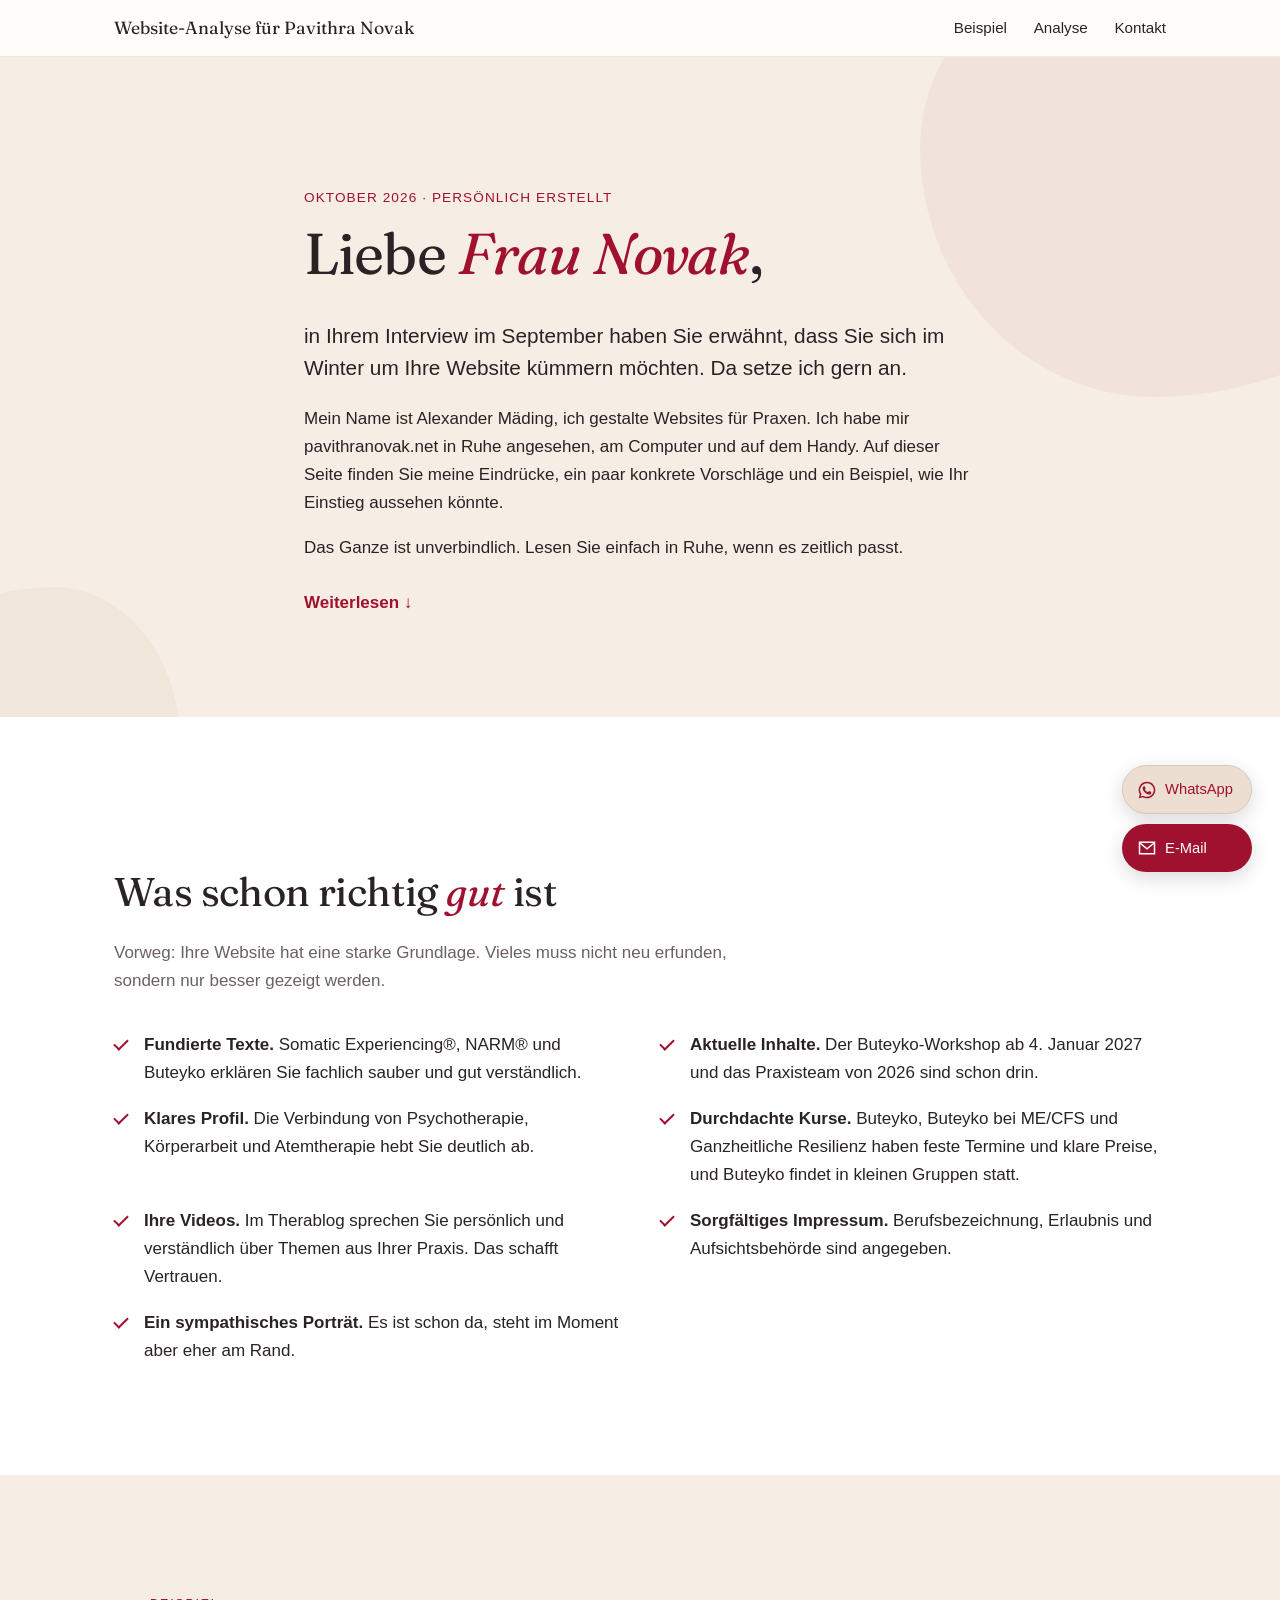
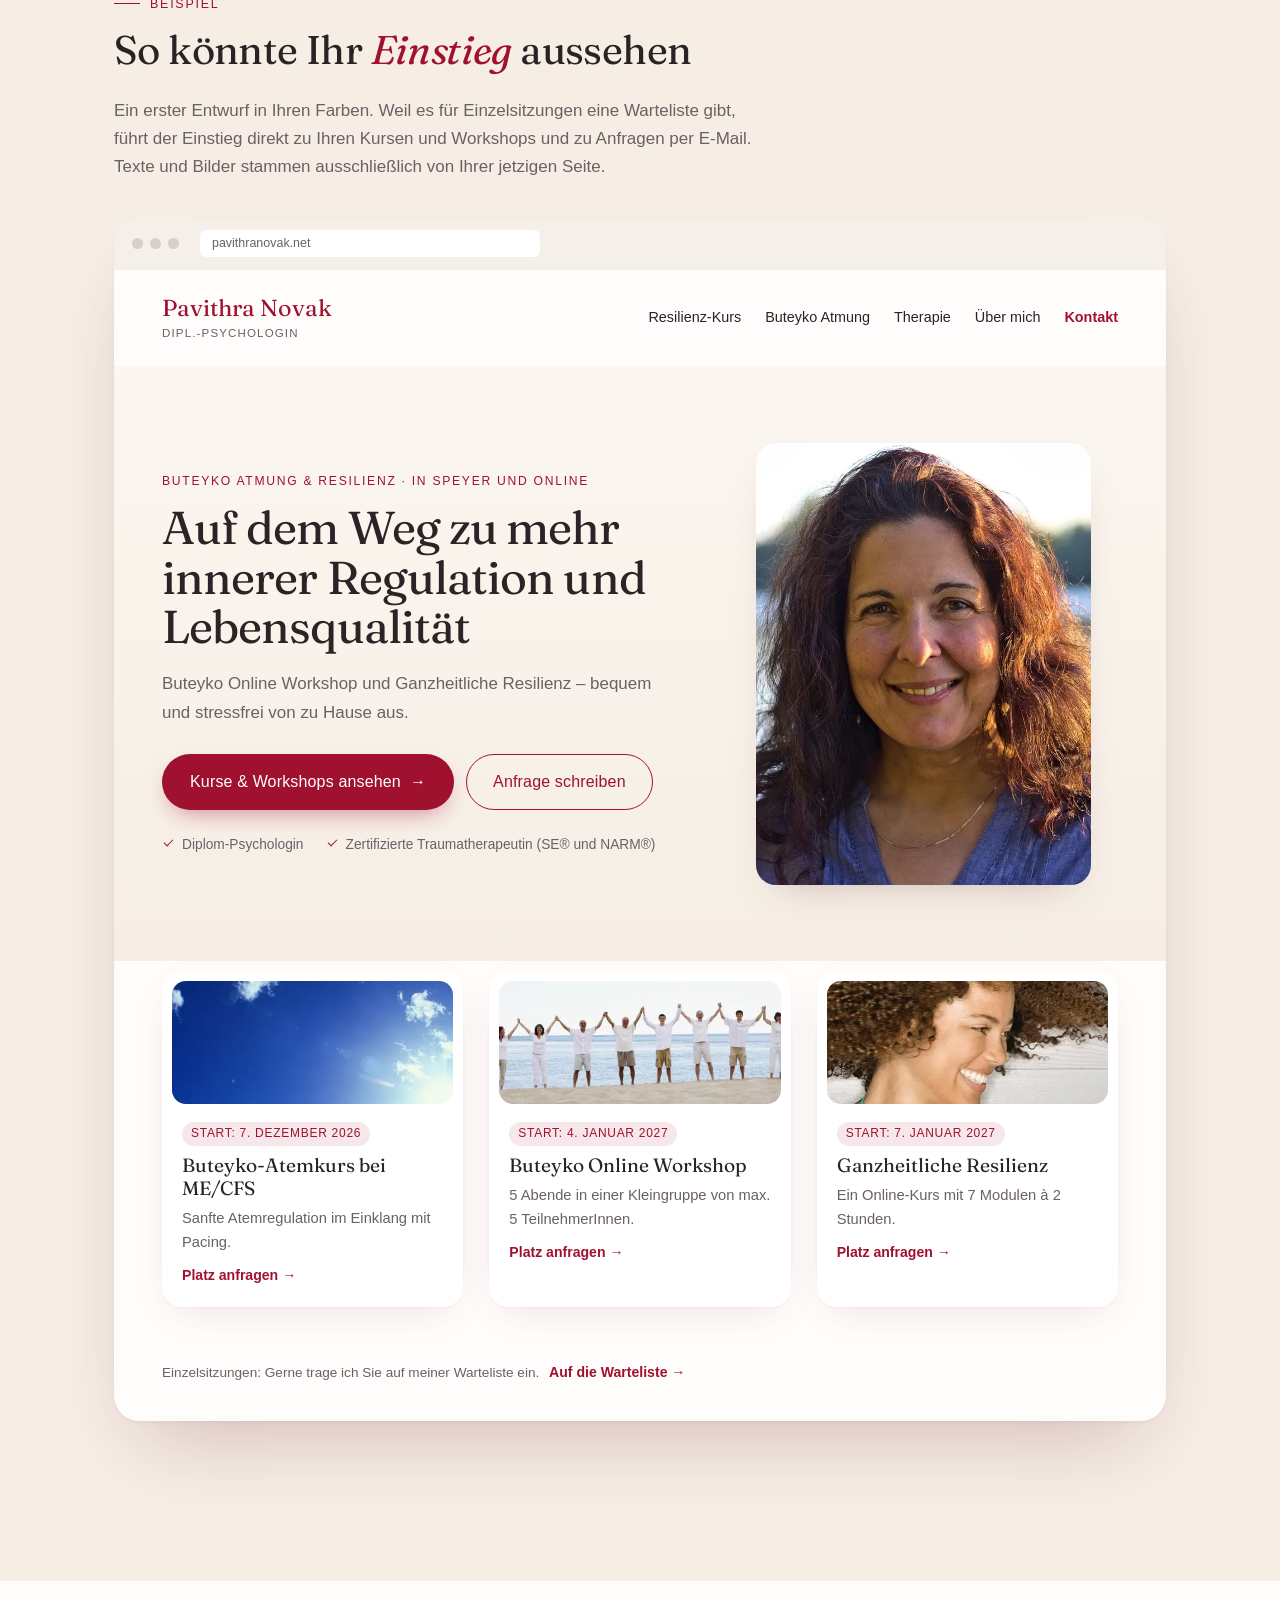
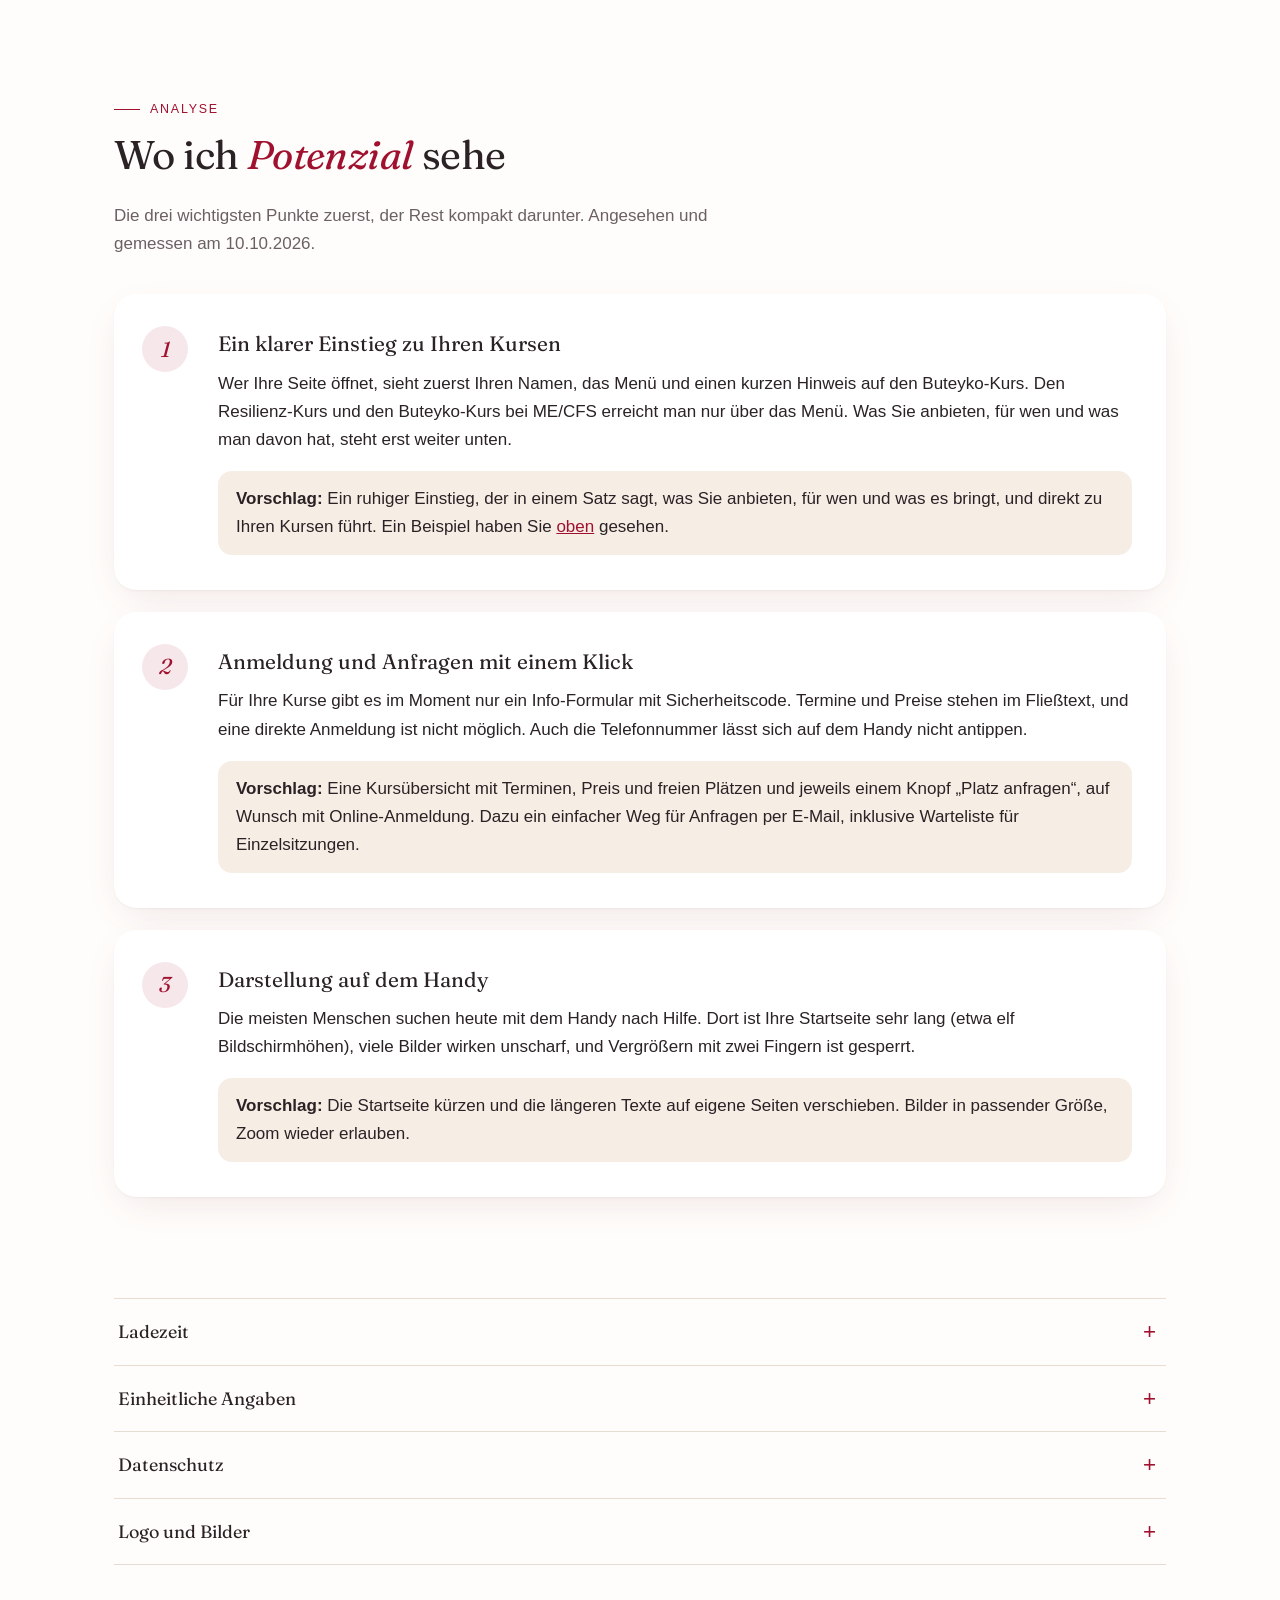
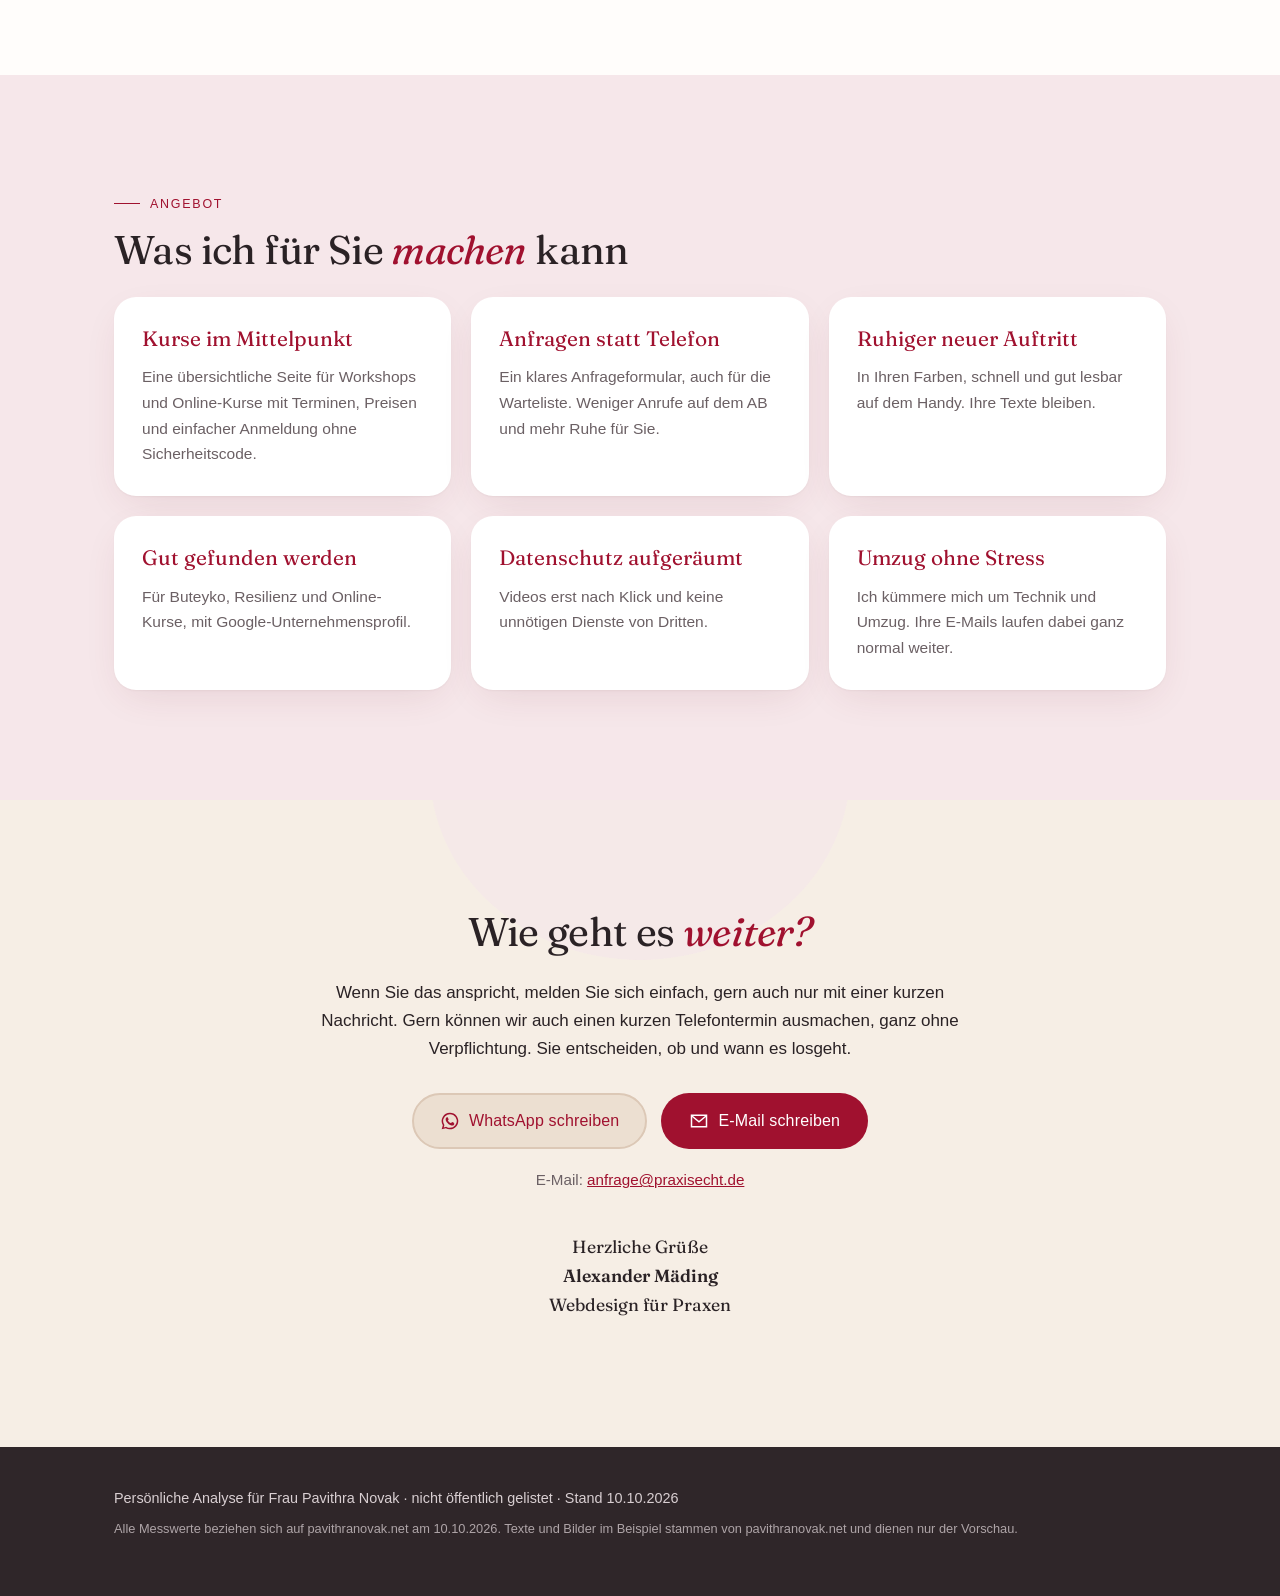
==== index.html @ 4d7d9a27 "kontakt fallback, sticky leiste + buttons gefixt" ====
<!DOCTYPE html>
<html lang="de">
<head>
<meta charset="utf-8">
<meta name="viewport" content="width=device-width, initial-scale=1, viewport-fit=cover">
<title>Website-Analyse für Pavithra Novak</title>
<meta name="robots" content="noindex, nofollow">
<meta name="description" content="Persönliche Website-Analyse und Entwurf für Frau Novak">
<meta name="theme-color" content="#a0112f">
<link rel="icon" href="data:image/svg+xml,%3Csvg xmlns='http://www.w3.org/2000/svg' viewBox='0 0 32 32'%3E%3Ccircle cx='16' cy='16' r='15' fill='%23a0112f'/%3E%3Ctext x='16' y='21' font-size='14' text-anchor='middle' fill='%23fff' font-family='Georgia'%3EPN%3C/text%3E%3C/svg%3E">
<link rel="stylesheet" href="css/style.css">
<script>document.documentElement.className += ' js';</script>
</head>
<body>

<!-- Kopfzeile -->
<header class="topbar">
  <div class="wrap topbar-inner">
    <span class="topbar-titel">Website-Analyse <span class="hide-sm">für Pavithra Novak</span></span>
    <nav class="topnav" aria-label="Abschnitte">
      <a href="#beispiel">Beispiel</a>
      <a href="#analyse">Analyse</a>
      <a href="#kontakt">Kontakt</a>
    </nav>
  </div>
</header>

<main>

<!-- Intro -->
<section class="intro" id="start">
  <div class="wrap schmal">
    <p class="kicker">Oktober 2026 &middot; persönlich erstellt</p>
    <h1>Liebe <em>Frau Novak</em>,</h1>
    <p class="lead">in Ihrem Interview im September haben Sie erwähnt, dass Sie sich im Winter um Ihre Website kümmern möchten. Da setze ich gern an.</p>
    <p>Mein Name ist Alexander Mäding, ich gestalte Websites für Praxen. Ich habe mir pavithranovak.net in Ruhe angesehen, am Computer und auf dem Handy. Auf dieser Seite finden Sie meine Eindrücke, ein paar konkrete Vorschläge und ein Beispiel, wie Ihr Einstieg aussehen könnte.</p>
    <p>Das Ganze ist unverbindlich. Lesen Sie einfach in Ruhe, wenn es zeitlich passt.</p>
    <a class="weiter" href="#gut">Weiterlesen <span aria-hidden="true">&darr;</span></a>
  </div>
</section>

<!-- Was gut ist -->
<section class="abschnitt abschnitt-hell" id="gut">
  <div class="wrap">
    <p class="eyebrow reveal">Stärken</p>
    <h2 class="reveal">Was schon richtig <em>gut</em> ist</h2>
    <p class="abschnitt-text reveal">Vorweg: Ihre Website hat eine starke Grundlage. Vieles muss nicht neu erfunden, sondern nur besser gezeigt werden.</p>
    <ul class="gut-liste">
      <li class="reveal"><strong>Fundierte Texte.</strong> Somatic Experiencing&reg;, NARM&reg; und Buteyko erklären Sie fachlich sauber und gut verständlich.</li>
      <li class="reveal"><strong>Aktuelle Inhalte.</strong> Der Buteyko-Workshop ab 4. Januar 2027 und das Praxisteam von 2026 sind schon drin.</li>
      <li class="reveal"><strong>Klares Profil.</strong> Die Verbindung von Psychotherapie, Körperarbeit und Atemtherapie hebt Sie deutlich ab.</li>
      <li class="reveal"><strong>Durchdachte Kurse.</strong> Buteyko, Buteyko bei ME/CFS und Ganzheitliche Resilienz haben feste Termine und klare Preise, und Buteyko findet in kleinen Gruppen statt.</li>
      <li class="reveal"><strong>Ihre Videos.</strong> Im Therablog sprechen Sie persönlich und verständlich über Themen aus Ihrer Praxis. Das schafft Vertrauen.</li>
      <li class="reveal"><strong>Sorgfältiges Impressum.</strong> Berufsbezeichnung, Erlaubnis und Aufsichtsbehörde sind angegeben.</li>
      <li class="reveal"><strong>Ein sympathisches Porträt.</strong> Es ist schon da, steht im Moment aber eher am Rand.</li>
    </ul>
  </div>
</section>


<!-- Beispiel Startseite / Hero -->
<section class="abschnitt abschnitt-beispiel" id="beispiel">
  <div class="wrap">
    <p class="eyebrow reveal">Beispiel</p>
    <h2 class="reveal">So könnte Ihr <em>Einstieg</em> aussehen</h2>
    <p class="abschnitt-text reveal">Ein erster Entwurf in Ihren Farben. Weil es für Einzelsitzungen eine Warteliste gibt, führt der Einstieg direkt zu Ihren Kursen und Workshops und zu Anfragen per E-Mail. Texte und Bilder stammen ausschließlich von Ihrer jetzigen Seite.</p>

    <div class="browser reveal">
      <div class="browser-leiste" aria-hidden="true">
        <span></span><span></span><span></span>
        <div class="browser-url">pavithranovak.net</div>
      </div>

      <div class="demo">
        <div class="demo-nav">
          <div class="demo-logo">
            <span class="demo-logo-name">Pavithra Novak</span>
            <span class="demo-logo-sub">Dipl.-Psychologin</span>
          </div>
          <ul class="demo-menu">
            <li>Resilienz-Kurs</li>
            <li>Buteyko Atmung</li>
            <li>Therapie</li>
            <li>Über mich</li>
            <li class="demo-menu-kontakt">Kontakt</li>
          </ul>
          <button class="demo-burger" type="button" aria-label="Menü (Vorschau)" data-demo><span></span><span></span></button>
        </div>

        <!-- Hero - Bild rechts, auf Handy drunter -->
        <div class="hero">
          <div class="hero-text">
            <p class="hero-ort">Buteyko Atmung &amp; Resilienz &middot; in Speyer und Online</p>
            <h3 class="hero-titel">Auf dem Weg zu mehr innerer Regulation und Lebensqualität</h3>
            <p class="hero-sub">Buteyko Online Workshop und Ganzheitliche Resilienz &ndash; bequem und stressfrei von zu Hause aus.</p>
            <div class="hero-btns">
              <a href="#beispiel" class="btn btn-primaer" data-demo="kurse">Kurse &amp; Workshops ansehen</a>
              <a href="#beispiel" class="btn btn-rahmen" data-demo="anfrage">Anfrage schreiben</a>
            </div>
            <ul class="hero-trust">
              <li>Diplom-Psychologin</li>
              <li>Zertifizierte Traumatherapeutin (SE&reg; und NARM&reg;)</li>
            </ul>
          </div>
          <div class="hero-bild">
            <!-- Foto von ihrer Seite (Über mich Kachel) -->
            <picture class="bogen">
              <source srcset="img/novak-portrait.webp" type="image/webp">
              <img src="img/novak-portrait.jpg" width="600" height="847" alt="Pavithra Novak" loading="lazy">
            </picture>
            <span class="kreis kreis-1" aria-hidden="true"></span>
            <span class="kreis kreis-2" aria-hidden="true"></span>
          </div>
        </div>

        <!-- TODO evtl. noch Animation für Kacheln -->
        <div class="demo-kacheln">
          <div class="demo-kachel">
            <picture class="demo-bild">
              <source srcset="img/buteyko-me-cfs.webp" type="image/webp">
              <img src="img/buteyko-me-cfs.jpg" width="920" height="230" alt="" loading="lazy">
            </picture>
            <span class="demo-datum">Start: 7. Dezember 2026</span>
            <h4>Buteyko-Atemkurs bei ME/CFS</h4>
            <p>Sanfte Atemregulation im Einklang mit Pacing.</p>
            <span class="demo-link">Platz anfragen &rarr;</span>
          </div>
          <div class="demo-kachel">
            <picture class="demo-bild">
              <source srcset="img/buteyko-workshop.webp" type="image/webp">
              <img src="img/buteyko-workshop.jpg" width="920" height="230" alt="" loading="lazy">
            </picture>
            <span class="demo-datum">Start: 4. Januar 2027</span>
            <h4>Buteyko Online Workshop</h4>
            <p>5 Abende in einer Kleingruppe von max. 5 TeilnehmerInnen.</p>
            <span class="demo-link">Platz anfragen &rarr;</span>
          </div>
          <div class="demo-kachel">
            <picture class="demo-bild">
              <source srcset="img/resilienz.webp" type="image/webp">
              <img src="img/resilienz.jpg" width="920" height="230" alt="" loading="lazy">
            </picture>
            <span class="demo-datum">Start: 7. Januar 2027</span>
            <h4>Ganzheitliche Resilienz</h4>
            <p>Ein Online-Kurs mit 7 Modulen à 2 Stunden.</p>
            <span class="demo-link">Platz anfragen &rarr;</span>
          </div>
        </div>
        <p class="demo-warteliste">Einzelsitzungen: Gerne trage ich Sie auf meiner Warteliste ein. <a class="demo-link" href="#kontakt">Auf die Warteliste &rarr;</a></p>
      </div>
    </div>
    <p class="demo-hinweis" id="demo-hinweis" role="status" aria-live="polite"></p>
  </div>
</section>

<!-- Analyse - Punkte nach Wichtigkeit -->
<section class="abschnitt" id="analyse">
  <div class="wrap">
    <p class="eyebrow reveal">Analyse</p>
    <h2 class="reveal">Wo ich <em>Potenzial</em> sehe</h2>
    <p class="abschnitt-text reveal">Die drei wichtigsten Punkte zuerst, der Rest kompakt darunter. Angesehen und gemessen am 10.10.2026.</p>

    <div class="punkte">
      <article class="punkt reveal">
        <span class="punkt-nr">1</span>
        <div>
          <h3>Ein klarer Einstieg zu Ihren Kursen</h3>
          <p>Wer Ihre Seite öffnet, sieht zuerst Ihren Namen, das Menü und einen kurzen Hinweis auf den Buteyko-Kurs. Den Resilienz-Kurs und den Buteyko-Kurs bei ME/CFS erreicht man nur über das Menü. Was Sie anbieten, für wen und was man davon hat, steht erst weiter unten.</p>
          <p class="vorschlag"><b>Vorschlag:</b> Ein ruhiger Einstieg, der in einem Satz sagt, was Sie anbieten, für wen und was es bringt, und direkt zu Ihren Kursen führt. Ein Beispiel haben Sie <a href="#beispiel">oben</a> gesehen.</p>
        </div>
      </article>
      <article class="punkt reveal">
        <span class="punkt-nr">2</span>
        <div>
          <h3>Anmeldung und Anfragen mit einem Klick</h3>
          <p>Für Ihre Kurse gibt es im Moment nur ein Info-Formular mit Sicherheitscode. Termine und Preise stehen im Fließtext, und eine direkte Anmeldung ist nicht möglich. Auch die Telefonnummer lässt sich auf dem Handy nicht antippen.</p>
          <p class="vorschlag"><b>Vorschlag:</b> Eine Kursübersicht mit Terminen, Preis und freien Plätzen und jeweils einem Knopf &bdquo;Platz anfragen&ldquo;, auf Wunsch mit Online-Anmeldung. Dazu ein einfacher Weg für Anfragen per E-Mail, inklusive Warteliste für Einzelsitzungen.</p>
        </div>
      </article>
      <article class="punkt reveal">
        <span class="punkt-nr">3</span>
        <div>
          <h3>Darstellung auf dem Handy</h3>
          <p>Die meisten Menschen suchen heute mit dem Handy nach Hilfe. Dort ist Ihre Startseite sehr lang (etwa elf Bildschirmhöhen), viele Bilder wirken unscharf, und Vergrößern mit zwei Fingern ist gesperrt.</p>
          <p class="vorschlag"><b>Vorschlag:</b> Die Startseite kürzen und die längeren Texte auf eigene Seiten verschieben. Bilder in passender Größe, Zoom wieder erlauben.</p>
        </div>
      </article>
    </div>

    <!-- Rest kompakt zum Aufklappen -->
    <h3 class="weitere-titel reveal">Weitere Hinweise</h3>
    <div class="weitere reveal">
      <details>
        <summary>Ladezeit</summary>
        <p>Google misst auf dem Handy <b>59 von 100</b> Punkten für das Tempo Ihrer Seite. Bis der Hauptinhalt steht, vergehen etwa <b>6,1 Sekunden</b>, die Startseite ist rund 3,4 MB groß.</p>
        <div class="balken" aria-hidden="true"><span class="balken-wert" style="--wert: 59%"></span></div>
        <p class="vorschlag"><b>Vorschlag:</b> Eine schlanke Seite mit optimierten Bildern. Ziel sind 90+ Punkte und unter 2,5 Sekunden.</p>
      </details>
      <details>
        <summary>Einheitliche Angaben</summary>
        <p>Im unsichtbaren Teil der Seite, den Google und soziale Netzwerke auslesen, steht noch eine Adresse in München. Auf der englischen Honorarseite stehen 120&nbsp;/ 180&nbsp;&euro;, auf der deutschen 140&nbsp;/ 190&nbsp;&euro;.</p>
        <p class="vorschlag"><b>Vorschlag:</b> Alles auf Speyer und die aktuellen Preise bringen.</p>
      </details>
      <details>
        <summary>Datenschutz</summary>
        <p>Im Therablog werden die YouTube-Videos schon geladen, bevor Besucher im Cookie-Hinweis zugestimmt haben. Die Datenschutzerklärung nennt noch Dienste, die es nicht mehr gibt (z.&nbsp;B. Google Plus), und im Impressum steht noch der Hinweis auf die inzwischen eingestellte EU-Schlichtungsplattform.</p>
        <p class="vorschlag"><b>Vorschlag:</b> Videos erst nach einem Klick laden, nur nötige Dienste einbinden, Texte aktualisieren lassen.</p>
        <p class="hinweis">Das ist ein Hinweis aus technischer Sicht und keine Rechtsberatung.</p>
      </details>
      <details>
        <summary>Logo und Bilder</summary>
        <p>Statt eines Logos steht Ihr Name in einem Rahmen, viele Bilder sind klein. Ihr Porträt verdient mehr Platz, und ein schlichter Schriftzug in Ihrem Bordeaux-Rosé würde reichen.</p>
      </details>
    </div>
  </div>
</section>

<!-- Was ich machen kann -->
<section class="abschnitt abschnitt-rose" id="angebot">
  <div class="wrap">
    <p class="eyebrow reveal">Angebot</p>
    <h2 class="reveal">Was ich für Sie <em>machen</em> kann</h2>
    <div class="kacheln">
      <div class="kachel reveal">
        <h3>Kurse im Mittelpunkt</h3>
        <p>Eine übersichtliche Seite für Workshops und Online-Kurse mit Terminen, Preisen und einfacher Anmeldung ohne Sicherheitscode.</p>
      </div>
      <div class="kachel reveal">
        <h3>Anfragen statt Telefon</h3>
        <p>Ein klares Anfrageformular, auch für die Warteliste. Weniger Anrufe auf dem AB und mehr Ruhe für Sie.</p>
      </div>
      <div class="kachel reveal">
        <h3>Ruhiger neuer Auftritt</h3>
        <p>In Ihren Farben, schnell und gut lesbar auf dem Handy. Ihre Texte bleiben.</p>
      </div>
      <div class="kachel reveal">
        <h3>Gut gefunden werden</h3>
        <p>Für Buteyko, Resilienz und Online-Kurse, mit Google-Unternehmensprofil.</p>
      </div>
      <div class="kachel reveal">
        <h3>Datenschutz aufgeräumt</h3>
        <p>Videos erst nach Klick und keine unnötigen Dienste von Dritten.</p>
      </div>
      <div class="kachel reveal">
        <h3>Umzug ohne Stress</h3>
        <p>Ich kümmere mich um Technik und Umzug. Ihre E-Mails laufen dabei ganz normal weiter.</p>
      </div>
    </div>
  </div>
</section>


<!-- Kontakt -->
<section class="abschnitt kontakt" id="kontakt">
  <div class="wrap schmal">
    <h2 class="reveal">Wie geht es <em>weiter?</em></h2>
    <p class="reveal">Wenn Sie das anspricht, melden Sie sich einfach, gern auch nur mit einer kurzen Nachricht. Gern können wir auch einen kurzen Telefontermin ausmachen, ganz ohne Verpflichtung. Sie entscheiden, ob und wann es losgeht.</p>
    <div class="kontakt-btns reveal">
      <a class="btn btn-wa js-wa" href="https://wa.me/4917643433973?text=Hallo%20Herr%20M%C3%A4ding%2C%20ich%20habe%20mir%20Ihre%20Analyse%20zu%20meiner%20Website%20angesehen%20und%20h%C3%A4tte%20gern%20mehr%20Informationen." target="_blank" rel="noopener">
        <svg class="icon" viewBox="0 0 24 24" aria-hidden="true"><path d="M12 2a10 10 0 0 0-8.6 15.1L2 22l5-1.3A10 10 0 1 0 12 2zm0 18.2a8.2 8.2 0 0 1-4.2-1.1l-.3-.2-3 .8.8-2.9-.2-.3A8.2 8.2 0 1 1 12 20.2zm4.5-6.1c-.2-.1-1.5-.7-1.7-.8-.2-.1-.4-.1-.6.1l-.8 1c-.1.2-.3.2-.5.1a6.7 6.7 0 0 1-3.3-2.9c-.3-.4.2-.4.7-1.4.1-.2 0-.3 0-.4l-.8-1.8c-.2-.5-.4-.4-.6-.4h-.5a1 1 0 0 0-.7.3 3 3 0 0 0-.9 2.2c0 1.3.9 2.5 1 2.7.1.2 1.8 2.8 4.4 3.9 1.6.7 2.3.8 3.1.6.5-.1 1.5-.6 1.7-1.2.2-.6.2-1.1.2-1.2-.1-.1-.3-.2-.5-.3z"/></svg>
        WhatsApp schreiben
      </a>
      <a class="btn btn-mail js-mail" href="mailto:anfrage@praxisecht.de?subject=Website-Analyse%20pavithranovak.net">
        <svg class="icon" viewBox="0 0 24 24" aria-hidden="true"><path d="M3 5h18v14H3z" fill="none" stroke="currentColor" stroke-width="1.8"/><path d="M3.5 6l8.5 7 8.5-7" fill="none" stroke="currentColor" stroke-width="1.8"/></svg>
        E-Mail schreiben
      </a>
    </div>
    <p class="kontakt-adresse reveal">E-Mail: <a class="js-mail js-mail-text" href="mailto:anfrage@praxisecht.de?subject=Website-Analyse%20pavithranovak.net">anfrage@praxisecht.de</a></p>

    <div class="signatur reveal">
      <p>Herzliche Grüße<br>
      <b>Alexander Mäding</b><br>
      Webdesign für Praxen</p>
    </div>
  </div>
</section>

</main>

<footer class="footer">
  <div class="wrap">
    <p>Persönliche Analyse für Frau Pavithra Novak &middot; nicht öffentlich gelistet &middot; Stand 10.10.2026</p>
    <p class="footer-klein">Alle Messwerte beziehen sich auf pavithranovak.net am 10.10.2026. Texte und Bilder im Beispiel stammen von pavithranovak.net und dienen nur der Vorschau.</p>
  </div>
</footer>

<!-- Sticky Buttons unten rechts / Handy: Leiste -->
<div class="sticky-kontakt" id="sticky">
  <a class="btn-wa js-wa" href="https://wa.me/4917643433973?text=Hallo%20Herr%20M%C3%A4ding%2C%20ich%20habe%20mir%20Ihre%20Analyse%20zu%20meiner%20Website%20angesehen%20und%20h%C3%A4tte%20gern%20mehr%20Informationen." target="_blank" rel="noopener" aria-label="WhatsApp an Alexander Mäding">
    <svg class="icon" viewBox="0 0 24 24" aria-hidden="true"><path d="M12 2a10 10 0 0 0-8.6 15.1L2 22l5-1.3A10 10 0 1 0 12 2zm0 18.2a8.2 8.2 0 0 1-4.2-1.1l-.3-.2-3 .8.8-2.9-.2-.3A8.2 8.2 0 1 1 12 20.2zm4.5-6.1c-.2-.1-1.5-.7-1.7-.8-.2-.1-.4-.1-.6.1l-.8 1c-.1.2-.3.2-.5.1a6.7 6.7 0 0 1-3.3-2.9c-.3-.4.2-.4.7-1.4.1-.2 0-.3 0-.4l-.8-1.8c-.2-.5-.4-.4-.6-.4h-.5a1 1 0 0 0-.7.3 3 3 0 0 0-.9 2.2c0 1.3.9 2.5 1 2.7.1.2 1.8 2.8 4.4 3.9 1.6.7 2.3.8 3.1.6.5-.1 1.5-.6 1.7-1.2.2-.6.2-1.1.2-1.2-.1-.1-.3-.2-.5-.3z"/></svg>
    <span>WhatsApp</span>
  </a>
  <a class="btn-mail js-mail" href="mailto:anfrage@praxisecht.de?subject=Website-Analyse%20pavithranovak.net" aria-label="E-Mail an Alexander Mäding">
    <svg class="icon" viewBox="0 0 24 24" aria-hidden="true"><path d="M3 5h18v14H3z" fill="none" stroke="currentColor" stroke-width="1.8"/><path d="M3.5 6l8.5 7 8.5-7" fill="none" stroke="currentColor" stroke-width="1.8"/></svg>
    <span>E-Mail</span>
  </a>
</div>

<script src="js/main.js"></script>
</body>
</html>
---- css/style.css ----
/* Entwurf Novak - Analyse-Seite */

/* Schrift lokal (Fraunces, OFL) - kein Google Fonts */
@font-face {
  font-family: "Fraunces";
  src: url("../fonts/fraunces-latin-400-normal.woff2") format("woff2");
  font-weight: 400;
  font-style: normal;
  font-display: swap;
}
@font-face {
  font-family: "Fraunces";
  src: url("../fonts/fraunces-latin-400-italic.woff2") format("woff2");
  font-weight: 400;
  font-style: italic;
  font-display: swap;
}
@font-face {
  font-family: "Fraunces";
  src: url("../fonts/fraunces-latin-600-normal.woff2") format("woff2");
  font-weight: 600;
  font-style: normal;
  font-display: swap;
}

:root {
  --bordeaux: #a0112f;
  --bordeaux-dunkel: #7d0d25;
  --rose: #f6e7ea;
  --beige: #f8f3ed;
  --beige-2: #efe5da;
  --text: #2b2326;
  --grau: #6b6064;
  --linie: #e6dcd2;
  --serif: "Fraunces", "Iowan Old Style", Georgia, serif;
  --sans: -apple-system, BlinkMacSystemFont, "Segoe UI", Roboto, "Helvetica Neue", Arial, sans-serif;
  --radius: 22px;
  --schatten: 0 1px 2px rgba(60,20,30,.04), 0 12px 40px -12px rgba(120,40,60,.14);
}

*, *::before, *::after { box-sizing: border-box; }

html { scroll-behavior: smooth; -webkit-text-size-adjust: 100%; }

body {
  margin: 0;
  font-family: var(--sans);
  font-size: 17px;
  line-height: 1.65;
  color: var(--text);
  background: #fff;
}

h1, h2, h3, h4 {
  font-family: var(--serif);
  font-weight: normal;
  line-height: 1.2;
  margin: 0 0 .6em;
}
h1 { font-size: 2.6rem; }
h2 { font-size: 2rem; }
h3 { font-size: 1.3rem; }

p { margin: 0 0 1em; }

a { color: var(--bordeaux); }
a:hover { color: var(--bordeaux-dunkel); }

.wrap {
  max-width: 1100px;
  margin: 0 auto;
  padding: 0 24px;
}
.wrap.schmal { max-width: 720px; }

/* Kopfzeile */
.topbar {
  position: sticky;
  top: 0;
  z-index: 20;
  background: rgba(255,255,255,.92);
  border-bottom: 1px solid var(--linie);
}
.topbar-inner {
  display: flex;
  align-items: center;
  justify-content: space-between;
  height: 56px;
}
.topbar-titel {
  font-family: var(--serif);
  font-size: 1.05rem;
}
.topnav a {
  margin-left: 22px;
  text-decoration: none;
  color: var(--text);
  font-size: .95rem;
}
.topnav a:hover { color: var(--bordeaux); }

/* Intro */
.intro {
  padding: 90px 0 70px;
  background: var(--beige);
}
.kicker {
  font-size: .85rem;
  letter-spacing: .08em;
  text-transform: uppercase;
  color: var(--bordeaux);
}
.lead {
  font-size: 1.25rem;
  line-height: 1.55;
}
.weiter {
  display: inline-block;
  margin-top: 10px;
  text-decoration: none;
  font-weight: 600;
}

.footer {
  padding: 40px 0 50px;
  background: #2f2629;
  color: #d9cfd2;
  font-size: .9rem;
}
.footer p { margin: 0 0 .5em; }
.footer-klein { font-size: .8rem; opacity: .75; }

/* Abschnitte allgemein */
.abschnitt { padding: 80px 0; }
.abschnitt-hell { background: #fff; }
.abschnitt-rose { background: var(--rose); }
.abschnitt-text {
  max-width: 640px;
  color: var(--grau);
  margin-bottom: 36px;
}

.gut-liste {
  list-style: none;
  margin: 0;
  padding: 0;
  display: grid;
  grid-template-columns: repeat(2, 1fr);
  gap: 18px 40px;
}
.gut-liste li {
  position: relative;
  padding-left: 30px;
}
.gut-liste li::before {
  content: "";
  position: absolute;
  left: 0;
  top: .45em;
  width: 14px;
  height: 8px;
  border-left: 2px solid var(--bordeaux);
  border-bottom: 2px solid var(--bordeaux);
  transform: rotate(-45deg);
}

/* Analyse Punkte */
#analyse { background: var(--beige); }

.punkte {
  display: flex;
  flex-direction: column;
  gap: 22px;
}
.punkt {
  display: grid;
  grid-template-columns: 56px 1fr;
  gap: 20px;
  background: #fff;
  border: 1px solid var(--linie);
  border-radius: var(--radius);
  padding: 28px 30px 16px 24px;
}
.punkt h3 { margin-top: 6px; }
.punkt-nr {
  width: 46px;
  height: 46px;
  border-radius: 50%;
  background: var(--rose);
  color: var(--bordeaux);
  font-family: var(--serif);
  font-size: 1.3rem;
  display: flex;
  align-items: center;
  justify-content: center;
}
.vorschlag {
  background: var(--beige);
  border-left: 3px solid var(--bordeaux);
  padding: 10px 14px;
  border-radius: 0 8px 8px 0;
}
.hinweis {
  font-size: .85rem;
  color: var(--grau);
  font-style: italic;
}

/* Balken Ladezeit */
.balken {
  height: 10px;
  background: var(--beige-2);
  border-radius: 10px;
  overflow: hidden;
  margin: 4px 0 18px;
  max-width: 420px;
}
.balken-wert {
  display: block;
  height: 100%;
  width: var(--wert);
  background: #d98b2b;
  border-radius: 10px;
}

/* Kacheln Angebot */
.kacheln {
  display: grid;
  grid-template-columns: repeat(3, 1fr);
  gap: 20px;
}
.kachel {
  background: #fff;
  border-radius: var(--radius);
  padding: 26px 24px 10px;
}
.kachel h3 {
  color: var(--bordeaux);
  font-size: 1.2rem;
}
.kachel p { color: var(--grau); font-size: .97rem; }

/* Beispiel - Browserfenster */
.abschnitt-beispiel { background: #fff; }

.browser {
  border-radius: 16px;
  overflow: hidden;
  box-shadow: 0 20px 60px rgba(60, 20, 30, .12), 0 2px 6px rgba(0,0,0,.05);
  border: 1px solid var(--linie);
}
.browser-leiste {
  display: flex;
  align-items: center;
  gap: 7px;
  padding: 11px 16px;
  background: #f1ece6;
}
.browser-leiste > span {
  width: 11px;
  height: 11px;
  border-radius: 50%;
  background: #d8cfc6;
}
.browser-url {
  margin-left: 14px;
  flex: 1;
  max-width: 340px;
  background: #fff;
  border-radius: 6px;
  font-size: .78rem;
  color: var(--grau);
  padding: 3px 12px;
  white-space: nowrap;
  overflow: hidden;
  text-overflow: ellipsis;
}

.demo { background: #fffdfb; }

.demo-nav {
  display: flex;
  align-items: center;
  justify-content: space-between;
  padding: 20px 40px;
  border-bottom: 1px solid #f0e8e0;
}
.demo-logo { line-height: 1.2; }
.demo-logo-name {
  display: block;
  font-family: var(--serif);
  font-size: 1.35rem;
  color: var(--bordeaux);
}
.demo-logo-sub {
  font-size: .72rem;
  letter-spacing: .1em;
  text-transform: uppercase;
  color: var(--grau);
}
.demo-menu {
  list-style: none;
  display: flex;
  gap: 24px;
  margin: 0;
  padding: 0;
  font-size: .9rem;
}
.demo-menu-kontakt {
  color: var(--bordeaux);
  font-weight: 600;
}
.demo-burger { display: none; }

/* Hero */
.hero {
  display: grid;
  grid-template-columns: 1.15fr .85fr;
  gap: 40px;
  align-items: center;
  padding: 64px 40px 56px;
  background: linear-gradient(180deg, #fffdfb 0%, var(--beige) 100%);
}
.hero-ort {
  font-size: .8rem;
  letter-spacing: .12em;
  text-transform: uppercase;
  color: var(--bordeaux);
  margin-bottom: 12px;
}
.hero-titel {
  font-size: 2.5rem;
  line-height: 1.12;
  color: var(--text);
  margin-bottom: 18px;
}
.hero-sub {
  font-size: 1.08rem;
  color: var(--grau);
  max-width: 470px;
}
.hero-btns {
  display: flex;
  flex-wrap: wrap;
  gap: 12px;
  margin: 26px 0 24px;
}
.hero-trust {
  display: flex;
  flex-wrap: wrap;
  gap: 6px 18px;
  font-size: .82rem;
  color: var(--grau);
  margin: 0;
}
.hero-trust span::before {
  content: "";
  display: inline-block;
  width: 6px;
  height: 6px;
  border-radius: 50%;
  background: var(--bordeaux);
  margin-right: 8px;
  vertical-align: middle;
}

/* Platzhalter statt Foto */
.hero-bild {
  position: relative;
  min-height: 360px;
  display: flex;
  justify-content: center;
  align-items: flex-end;
}
.bogen {
  position: relative;
  z-index: 2;
  width: 78%;
  max-width: 300px;
  aspect-ratio: 3 / 4;
  border-radius: 200px 200px 18px 18px;
  background:
    radial-gradient(circle at 50% 36%, rgba(255,255,255,.75) 0 17%, transparent 17.5%),
    radial-gradient(ellipse at 50% 100%, rgba(255,255,255,.6) 0 38%, transparent 38.5%),
    linear-gradient(160deg, var(--rose) 0%, #e9c9d0 100%);
  display: flex;
  align-items: flex-end;
  justify-content: center;
}
.bogen-text {
  font-size: .78rem;
  letter-spacing: .1em;
  text-transform: uppercase;
  color: var(--bordeaux);
  margin-bottom: 14px;
}
.kreis {
  position: absolute;
  border-radius: 50%;
}
.kreis-1 {
  width: 130px; height: 130px;
  background: var(--beige-2);
  top: 6%; right: 4%;
}
.kreis-2 {
  width: 64px; height: 64px;
  border: 2px solid var(--bordeaux);
  opacity: .35;
  bottom: 10%; left: 6%;
}

.demo-kacheln {
  display: grid;
  grid-template-columns: repeat(3, 1fr);
  gap: 18px;
  padding: 34px 40px 40px;
}
.demo-kachel {
  border-top: 2px solid var(--bordeaux);
  padding-top: 14px;
}
.demo-kachel h4 { font-size: 1.15rem; margin-bottom: 6px; }
.demo-kachel p { font-size: .92rem; color: var(--grau); margin: 0; }

.demo-hinweis {
  min-height: 1.5em;
  margin-top: 14px;
  font-size: .9rem;
  color: var(--grau);
  text-align: center;
}

/* Kurs-Kacheln im Beispiel (nachträglich) */
.demo-datum {
  display: inline-block;
  font-size: .75rem;
  letter-spacing: .06em;
  text-transform: uppercase;
  color: var(--bordeaux);
  background: var(--rose);
  padding: 2px 9px;
  border-radius: 20px;
  margin-bottom: 8px;
}
.demo-link {
  display: inline-block;
  margin-top: 10px;
  font-size: .88rem;
  font-weight: 600;
  color: var(--bordeaux);
}
.demo-warteliste {
  margin: 0;
  padding: 0 40px 30px;
  font-size: .85rem;
  color: var(--grau);
}
.hero-titel { max-width: 15em; }

/* Buttons */
.btn {
  display: inline-flex;
  align-items: center;
  justify-content: center;
  gap: 9px;
  min-height: 48px;
  padding: 12px 24px;
  border-radius: 40px;
  font-size: 1rem;
  font-weight: 600;
  text-decoration: none;
  border: 2px solid transparent;
  transition: background .2s, color .2s, transform .2s;
  cursor: pointer;
}
.btn:hover { transform: translateY(-1px); }
.btn-primaer { background: var(--bordeaux); color: #fff; }
.btn-primaer:hover { background: var(--bordeaux-dunkel); color: #fff; }
.btn-rahmen { border-color: var(--bordeaux); color: var(--bordeaux); background: transparent; }
.btn-rahmen:hover { background: var(--rose); }

.btn-wa { background: #1f8f4e; color: #fff; }
.btn-wa:hover { background: #18773f; color: #fff; }
.btn-mail { background: var(--bordeaux); color: #fff; }
.btn-mail:hover { background: var(--bordeaux-dunkel); color: #fff; }

.icon { width: 20px; height: 20px; fill: currentColor; flex-shrink: 0; }

a:focus-visible, button:focus-visible {
  outline: 3px solid #e2a3b0;
  outline-offset: 3px;
}

/* Kontakt */
.kontakt { background: var(--beige); text-align: center; }
.kontakt-btns {
  display: flex;
  flex-wrap: wrap;
  justify-content: center;
  gap: 14px;
  margin: 30px 0 18px;
}
.kontakt-adresse { color: var(--grau); font-size: .95rem; }
.signatur {
  margin-top: 40px;
  font-family: var(--serif);
  font-size: 1.1rem;
}

/* sticky unten rechts */
.sticky-kontakt {
  position: fixed;
  right: 20px;
  bottom: 20px;
  z-index: 30;
  display: flex;
  flex-direction: column;
  gap: 10px;
  transition: opacity .3s, transform .3s;
}
.sticky-kontakt a {
  display: flex;
  align-items: center;
  gap: 8px;
  padding: 11px 18px 11px 14px;
  border-radius: 40px;
  text-decoration: none;
  font-weight: 600;
  font-size: .92rem;
  box-shadow: 0 6px 20px rgba(0,0,0,.15);
}
.sticky-kontakt.weg {
  opacity: 0;
  transform: translateY(20px);
  pointer-events: none;
}

/* Scroll Animation - nur wenn JS an */
.js .reveal {
  opacity: 0;
  transform: translateY(18px);
  transition: opacity .7s ease, transform .7s ease;
}
.js .reveal.sichtbar {
  opacity: 1;
  transform: none;
}
.js .gut-liste .reveal:nth-child(2n) { transition-delay: .08s; }
.js .kacheln .reveal:nth-child(3n+2) { transition-delay: .08s; }
.js .kacheln .reveal:nth-child(3n) { transition-delay: .16s; }

.js .balken-wert { width: 0; transition: width 1.4s ease .3s; }
.js .sichtbar .balken-wert { width: var(--wert); }

@media (prefers-reduced-motion: reduce) {
  html { scroll-behavior: auto; }
  .js .reveal { opacity: 1; transform: none; transition: none; }
  .js .balken-wert { width: var(--wert); transition: none; }
}

/* ---------- Tablet ---------- */
@media (max-width: 960px) {
  .hero { grid-template-columns: 1fr 1fr; gap: 24px; padding: 48px 28px; }
  .hero-titel { font-size: 2rem; }
  .demo-nav { padding: 18px 28px; }
  .demo-menu { gap: 16px; font-size: .85rem; }
  .kacheln { grid-template-columns: repeat(2, 1fr); }
  .demo-kacheln { padding: 28px; }
}

/* ---------- Handy ---------- */
@media (max-width: 720px) {
  body { font-size: 16px; }
  h1 { font-size: 2rem; }
  h2 { font-size: 1.6rem; }
  .wrap { padding: 0 18px; }
  .hide-sm { display: none; }
  .topnav a { margin-left: 14px; font-size: .88rem; }

  .intro { padding: 54px 0 46px; }
  .lead { font-size: 1.12rem; }
  .abschnitt { padding: 56px 0; }

  .gut-liste { grid-template-columns: 1fr; }

  .punkt {
    grid-template-columns: 1fr;
    gap: 6px;
    padding: 22px 18px 10px;
  }
  .punkt-nr { width: 38px; height: 38px; font-size: 1.1rem; }

  .kacheln { grid-template-columns: 1fr; gap: 14px; }

  .demo-menu { display: none; }
  .demo-burger {
    display: flex;
    flex-direction: column;
    gap: 6px;
    width: 40px; height: 40px;
    align-items: center;
    justify-content: center;
    background: none;
    border: 0;
    padding: 0;
    cursor: pointer;
  }
  .demo-burger span {
    display: block;
    width: 22px;
    height: 2px;
    background: var(--bordeaux);
  }
  .demo-nav { padding: 14px 18px; }
  .demo-logo-name { font-size: 1.15rem; }

  /* Hero - auf Handy Bild drunter */
  .hero {
    grid-template-columns: 1fr;
    padding: 34px 18px 30px;
  }
  .hero-titel { font-size: 1.75rem; }
  .hero-btns .btn { flex: 1 1 auto; }
  .hero-bild { min-height: 0; padding-top: 10px; }
  .bogen { width: 62%; }
  .kreis-1 { width: 90px; height: 90px; }

  .demo-kacheln { grid-template-columns: 1fr; padding: 22px 18px 28px; }

  .kontakt-btns .btn { width: 100%; }

  /* sticky als Leiste unten */
  .sticky-kontakt {
    left: 0; right: 0; bottom: 0;
    flex-direction: row;
    gap: 0;
    padding: 8px 10px calc(8px + env(safe-area-inset-bottom));
    background: rgba(255,255,255,.96);
    border-top: 1px solid var(--linie);
  }
  .sticky-kontakt a {
    flex: 1;
    justify-content: center;
    margin: 0 4px;
    box-shadow: none;
    padding: 11px 10px;
  }
  .footer { padding-bottom: 100px; }
}

/* Nachtrag 10.10. - Fix für iPhone SE / ganz kleine Displays */
@media (max-width: 360px) {
  h1 { font-size: 1.75rem; }
  .hero-titel { font-size: 1.5rem; }
  .topbar-titel { font-size: .95rem; }
  .topnav a { margin-left: 10px; font-size: .82rem; }
  .browser-url { display: none; }
  .hero-btns { flex-direction: column; }
}

/* Handy quer - Hero nicht so hoch */
@media (max-height: 500px) and (orientation: landscape) {
  .intro { padding: 40px 0; }
  .hero-bild { min-height: 240px; }
  .bogen { max-width: 200px; }
}

/* lange Wörter (Somatic Experiencing etc.) */
h1, h2, h3, .hero-titel { overflow-wrap: break-word; hyphens: auto; }

@media (max-width: 720px) {
  .demo-warteliste { padding: 0 18px 24px; }
  .hero-btns .btn { white-space: normal; text-align: center; }
}

/* echte Bilder statt Platzhalter */
.bogen { overflow: hidden; background: var(--rose); }
.bogen img {
  display: block;
  width: 100%;
  height: 100%;
  object-fit: cover;
  object-position: 50% 20%;
}
.demo-bild {
  display: block;
  margin: 0 0 14px;
  border-radius: 8px;
  overflow: hidden;
  aspect-ratio: 3 / 1;
  background: var(--beige-2);
}
.demo-bild img {
  display: block;
  width: 100%;
  height: 100%;
  object-fit: cover;
}
.demo-kachel { border-top: 0; padding-top: 0; }
.demo-kachel h4 { border-top: 2px solid var(--bordeaux); padding-top: 10px; }


/* ============ Design-Update: ruhiger, moderner ============ */

body { background: #fffdfb; color: #2a2225; }

h1, h2 { letter-spacing: -.015em; }
h1 { font-size: clamp(2.2rem, 5.2vw, 3.6rem); line-height: 1.08; }
h2 { font-size: clamp(1.7rem, 3.4vw, 2.5rem); line-height: 1.12; }
h1 em, h2 em, .hero-titel em { font-style: italic; color: var(--bordeaux); }

.eyebrow {
  display: inline-flex;
  align-items: center;
  gap: 10px;
  font-size: .78rem;
  letter-spacing: .14em;
  text-transform: uppercase;
  color: var(--bordeaux);
  margin-bottom: 14px;
}
.eyebrow::before {
  content: "";
  width: 26px;
  height: 1px;
  background: currentColor;
}

.topbar {
  background: rgba(255,253,251,.8);
  -webkit-backdrop-filter: saturate(140%) blur(10px);
  backdrop-filter: saturate(140%) blur(10px);
  border-bottom-color: rgba(230,220,210,.6);
}
.topbar-titel { font-size: 1.1rem; }
.topnav a { position: relative; }
.topnav a::after {
  content: "";
  position: absolute;
  left: 0; right: 0; bottom: -4px;
  height: 1px;
  background: var(--bordeaux);
  transform: scaleX(0);
  transition: transform .3s ease;
}
.topnav a:hover::after { transform: scaleX(1); }

/* Intro mit weicher Form im Hintergrund */
.intro {
  position: relative;
  overflow: hidden;
  padding: clamp(70px, 12vw, 130px) 0 clamp(60px, 9vw, 100px);
  background: var(--beige);
}
.intro::before, .intro::after {
  content: "";
  position: absolute;
  z-index: 0;
  border-radius: 58% 42% 55% 45% / 48% 55% 45% 52%;
  pointer-events: none;
}
.intro::before {
  width: 520px; height: 480px;
  right: -160px; top: -140px;
  background: var(--rose);
  opacity: .9;
}
.intro::after {
  width: 300px; height: 280px;
  left: -120px; bottom: -150px;
  background: #f1e6da;
}
.intro .wrap { position: relative; z-index: 1; }
.lead { font-size: clamp(1.1rem, 2vw, 1.3rem); }

.weiter span { display: inline-block; transition: transform .3s; }
.weiter:hover span { transform: translateY(3px); }

.abschnitt { padding: clamp(64px, 10vw, 110px) 0; }

/* Analyse-Karten weicher */
.punkt {
  border: 0;
  border-radius: var(--radius);
  box-shadow: var(--schatten);
  padding: 32px 34px 18px 28px;
  transition: transform .4s ease, box-shadow .4s ease;
}
.punkt:hover { transform: translateY(-2px); }
.punkt-nr {
  background: var(--rose);
  font-style: italic;
  font-size: 1.35rem;
}
.vorschlag {
  border-left: 0;
  border-radius: 14px;
  background: var(--beige);
  padding: 14px 18px;
}
.balken { height: 8px; }

/* Kacheln */
.kachel {
  border-radius: var(--radius);
  box-shadow: var(--schatten);
  padding: 30px 28px 14px;
  transition: transform .4s ease;
}
.kachel:hover { transform: translateY(-3px); }
.kachel h3 { font-size: 1.3rem; }

.gut-liste li::before { border-color: var(--bordeaux); }

/* Beispiel - Browser + Hero */
.browser {
  border: 0;
  border-radius: 26px;
  box-shadow: 0 2px 4px rgba(60,20,30,.04), 0 40px 80px -30px rgba(120,40,60,.28);
}
.browser-leiste { background: #f5efe9; padding: 13px 18px; }
.demo { background: #fffdfb; }
.demo-nav { border-bottom: 0; padding: 24px 48px; }
.demo-logo-name { font-size: 1.45rem; }

.hero {
  position: relative;
  overflow: hidden;
  padding: clamp(40px, 6vw, 80px) 48px clamp(44px, 6vw, 76px);
  background: #fffdfb;
}
/* organische Form hinter dem Foto */
.hero::before {
  content: "";
  position: absolute;
  width: 62%;
  aspect-ratio: 1;
  right: -14%;
  top: -18%;
  border-radius: 46% 54% 60% 40% / 52% 44% 56% 48%;
  background: radial-gradient(circle at 35% 40%, var(--rose) 0%, #f3e3e2 55%, var(--beige) 100%);
  z-index: 0;
  animation: blob 18s ease-in-out infinite alternate;
}
.hero > * { position: relative; z-index: 1; }
@keyframes blob {
  0%   { border-radius: 46% 54% 60% 40% / 52% 44% 56% 48%; transform: rotate(0deg); }
  100% { border-radius: 58% 42% 44% 56% / 44% 58% 42% 56%; transform: rotate(8deg); }
}

.hero-ort { letter-spacing: .14em; font-size: .76rem; }
.hero-titel {
  font-size: clamp(1.9rem, 3.6vw, 3rem);
  line-height: 1.08;
  letter-spacing: -.02em;
}
.hero-sub { font-size: 1.06rem; line-height: 1.7; }

.btn { font-weight: 500; letter-spacing: .01em; padding: 13px 26px; }
.btn-primaer {
  box-shadow: 0 10px 24px -10px rgba(160,17,47,.55);
}
.btn-primaer::after {
  content: "\2192";
  display: inline-block;
  transition: transform .3s ease;
}
.btn-primaer:hover::after { transform: translateX(4px); }
.btn-rahmen { border-width: 1.5px; }

.hero-trust { gap: 8px; }
.hero-trust span {
  background: rgba(255,255,255,.75);
  border: 1px solid #efe2dc;
  border-radius: 30px;
  padding: 4px 12px;
}
.hero-trust span::before { display: none; }

/* Foto mit weicher Bogen-Maske */
.hero-bild { min-height: 0; align-items: center; }
.bogen {
  width: 82%;
  max-width: 330px;
  aspect-ratio: 5 / 7;
  border-radius: 999px 999px 40px 40px;
  box-shadow: 0 30px 60px -28px rgba(120,40,60,.45);
}
.bogen img { transition: transform 1.2s ease; }
.js .reveal .bogen img { transform: scale(1.06); }
.js .reveal.sichtbar .bogen img { transform: scale(1); }
.kreis-1 { background: #fff; opacity: .55; width: 110px; height: 110px; top: 2%; right: 2%; }
.kreis-2 { display: none; } /* stört neben dem Foto */

.demo-kacheln { gap: 26px; padding: 10px 48px 44px; }
.demo-kachel {
  background: #fff;
  border-radius: 20px;
  padding: 10px 10px 18px;
  box-shadow: var(--schatten);
  transition: transform .4s ease;
}
.demo-kachel:hover { transform: translateY(-3px); }
.demo-kachel h4, .demo-kachel p, .demo-kachel .demo-link, .demo-kachel .demo-datum { margin-left: 10px; margin-right: 10px; }
.demo-kachel h4 { border-top: 0; padding-top: 0; font-size: 1.2rem; }
.demo-bild { border-radius: 14px; aspect-ratio: 16 / 7; }
.demo-bild img { transition: transform .8s ease; }
.demo-kachel:hover .demo-bild img { transform: scale(1.04); }
.demo-link { transition: letter-spacing .3s; }
.demo-warteliste { padding: 0 48px 36px; }

/* Kontakt + Sticky */
.kontakt { background: var(--beige); position: relative; overflow: hidden; }
.kontakt::before {
  content: "";
  position: absolute;
  width: 420px; height: 380px;
  left: 50%; top: -220px;
  transform: translateX(-50%);
  border-radius: 50%;
  background: var(--rose);
  opacity: .7;
}
.kontakt .wrap { position: relative; }
.sticky-kontakt a { font-weight: 500; }
.signatur b { font-weight: 600; }

@media (max-width: 960px) {
  .hero { padding-left: 28px; padding-right: 28px; }
  .demo-nav { padding: 20px 28px; }
  .demo-kacheln { padding: 10px 28px 36px; }
  .demo-warteliste { padding: 0 28px 30px; }
}
@media (max-width: 720px) {
  .intro::before { width: 300px; height: 280px; right: -140px; top: -110px; }
  .punkt { padding: 24px 20px 12px; }
  .hero { padding: 30px 18px 34px; }
  .hero::before { width: 120%; right: -50%; top: auto; bottom: -10%; }
  .demo-nav { padding: 16px 18px; }
  .demo-kacheln { padding: 6px 18px 28px; gap: 18px; }
  .demo-warteliste { padding: 0 18px 24px; }
  .bogen { width: 72%; }
}
@media (prefers-reduced-motion: reduce) {
  .hero::before { animation: none; }
  .js .reveal .bogen img { transform: none; }
}

/* kleine Displays nochmal nachgezogen */
@media (max-width: 360px) {
  .hero-titel { font-size: 1.65rem; }
  h1 { font-size: 2rem; }
  .hero-trust span { font-size: .78rem; }
}

/* Nachtrag: Kopfzeile bei 320px zweizeilig */
.topbar-titel, .topnav a { white-space: nowrap; }
@media (max-width: 360px) {
  .topbar-titel { font-size: .85rem; }
  .topnav a { margin-left: 8px; font-size: .78rem; }
  .wrap { padding: 0 14px; }
}

/* Nachtrag: Foto natürlicher - kein Bogen, keine Formen mehr dahinter */
.hero { background: linear-gradient(180deg, #fbf6f0 0%, var(--beige) 100%); }
.hero::before { display: none; animation: none; }
.kreis { display: none; }
.bogen {
  width: 86%;
  max-width: 340px;
  aspect-ratio: 5 / 6.6;
  border-radius: 20px;
  background: var(--beige-2);
  box-shadow: 0 18px 40px -24px rgba(90,50,40,.35);
}
.bogen img { object-position: 50% 30%; }
@media (max-width: 720px) {
  .bogen { width: 78%; border-radius: 16px; }
}

/* Nachtrag: WhatsApp nicht mehr grün, passend zum Beige */
:root { --beige: #f6eee5; --beige-2: #ecdfd1; }
.intro::before { background: #f1e3dc; }
.btn-wa, .sticky-kontakt .btn-wa {
  background: var(--beige-2);
  color: var(--bordeaux);
  border: 1.5px solid #dcc8b6;
}
.btn-wa:hover, .sticky-kontakt .btn-wa:hover {
  background: #e4d3c1;
  color: var(--bordeaux-dunkel);
}
.btn-wa .icon { fill: currentColor; }
.kontakt-btns .btn-wa { box-shadow: none; }
@media (max-width: 720px) {
  .sticky-kontakt { background: rgba(246,238,229,.96); border-top-color: #e6d8c9; }
}

/* Qualifikationen als ruhige Zeile statt Pillen */
.hero-trust {
  list-style: none;
  margin: 0;
  padding: 0;
  display: flex;
  flex-wrap: wrap;
  gap: 6px 22px;
  font-size: .86rem;
  color: var(--grau);
}
.hero-trust li {
  position: relative;
  padding-left: 20px;
}
.hero-trust li::before {
  content: "";
  position: absolute;
  left: 2px;
  top: .38em;
  width: 9px;
  height: 5px;
  border-left: 1.5px solid var(--bordeaux);
  border-bottom: 1.5px solid var(--bordeaux);
  transform: rotate(-45deg);
}
.hero-sub { max-width: 30em; }
.demo-warteliste .demo-link { margin-left: 6px; text-decoration: none; }
.demo-warteliste .demo-link:hover { text-decoration: underline; }

/* neue Reihenfolge: Beispiel vor Analyse */
.abschnitt-beispiel { background: var(--beige); }
#analyse { background: #fffdfb; }

/* Weitere Hinweise zum Aufklappen */
.weitere-titel {
  margin: 56px 0 18px;
  font-size: 1.4rem;
}
.weitere {
  border-top: 1px solid var(--linie);
}
.weitere details {
  border-bottom: 1px solid var(--linie);
  padding: 0 4px;
}
.weitere summary {
  list-style: none;
  cursor: pointer;
  padding: 18px 36px 18px 0;
  position: relative;
  font-family: var(--serif);
  font-size: 1.12rem;
}
.weitere summary::-webkit-details-marker { display: none; }
.weitere summary::after {
  content: "+";
  position: absolute;
  right: 6px;
  top: 50%;
  transform: translateY(-50%);
  font-family: var(--sans);
  font-size: 1.4rem;
  color: var(--bordeaux);
  transition: transform .3s;
}
.weitere details[open] summary::after { transform: translateY(-50%) rotate(45deg); }
.weitere summary:hover { color: var(--bordeaux); }
.weitere details > *:not(summary) { max-width: 760px; }
.weitere details[open] { padding-bottom: 10px; }

/* Nachtrag: Kontakt-Buttons gleich hoch, sticky nicht abgeschnitten */
.btn-wa { border-width: 2px; }
.sticky-kontakt { right: 28px; bottom: 28px; }
.sticky-kontakt a { border: 1.5px solid transparent; }
.sticky-kontakt .btn-wa { border-color: #dcc8b6; }
@media (max-width: 720px) {
  .sticky-kontakt { right: 0; bottom: 0; }
  /* Platz für die Leiste unten, damit nichts verdeckt wird */
  body { padding-bottom: calc(66px + env(safe-area-inset-bottom)); }
  .footer { padding-bottom: 40px; }
}
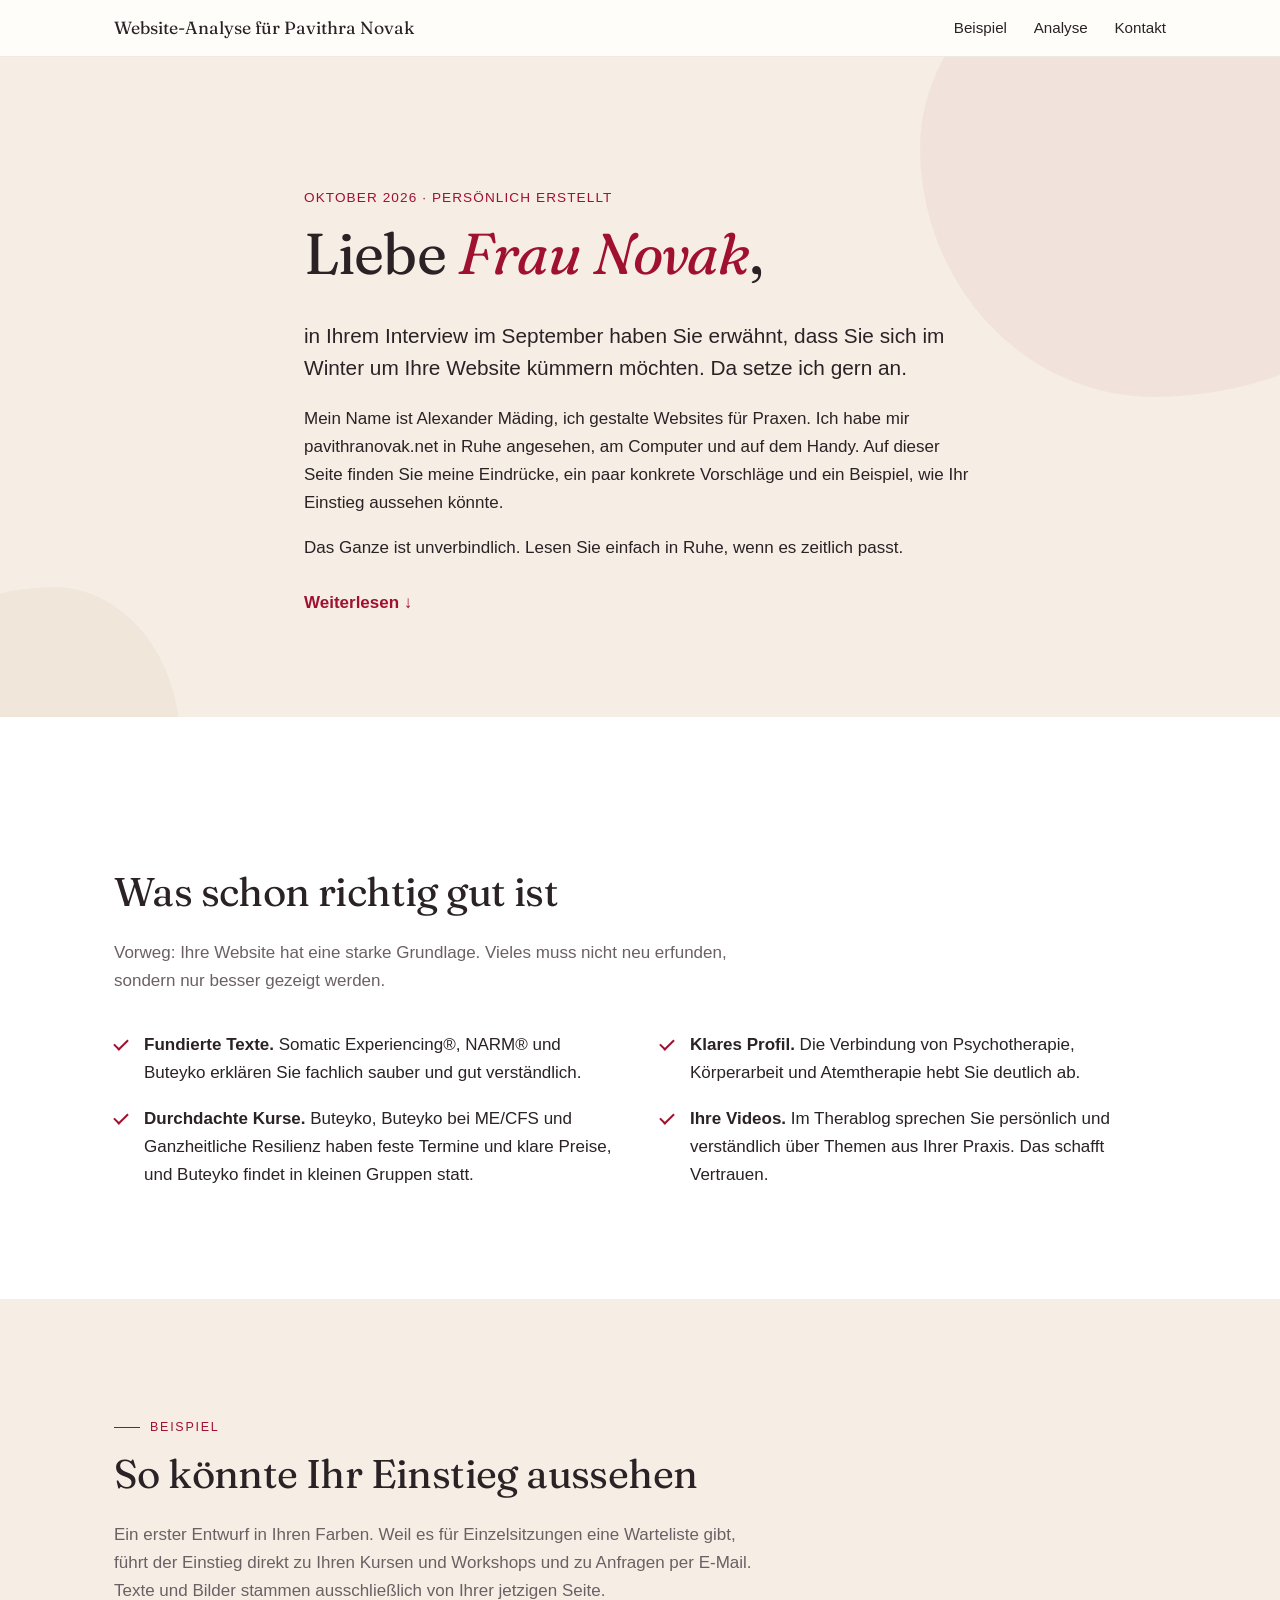
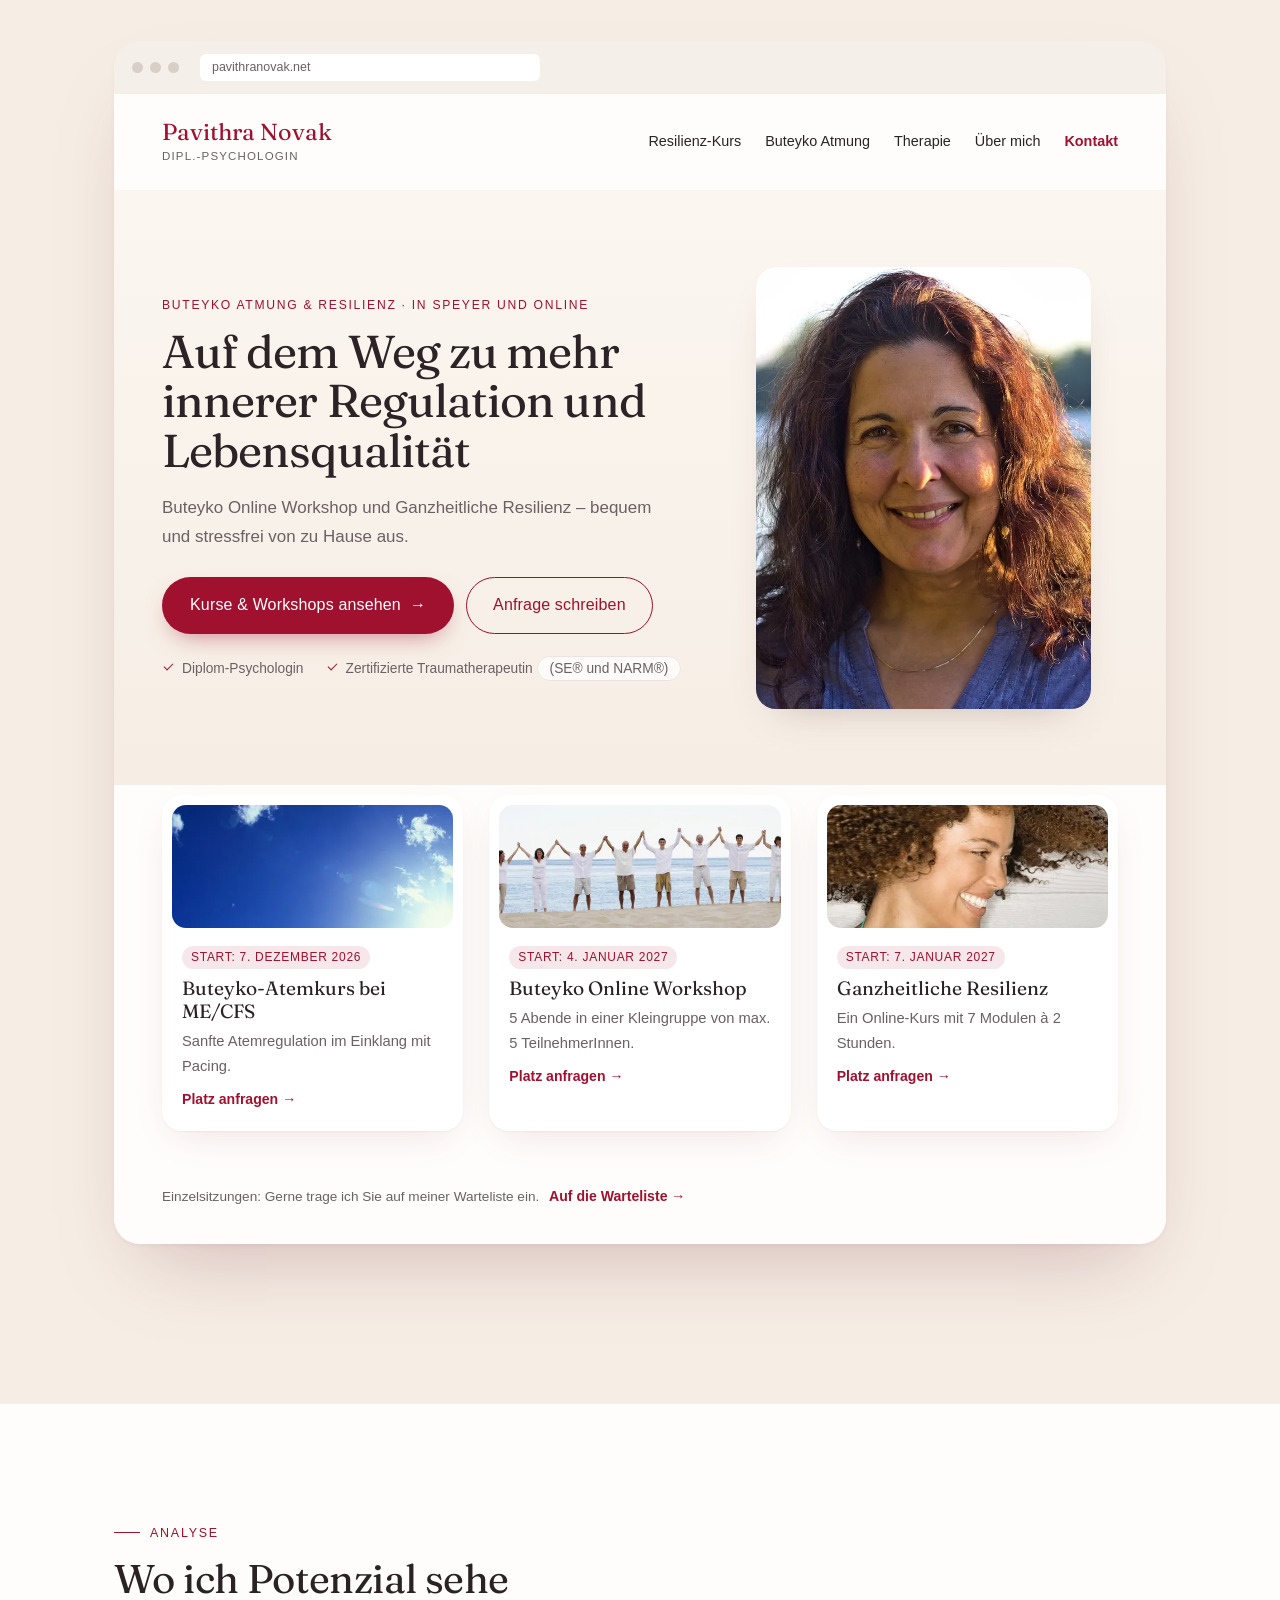
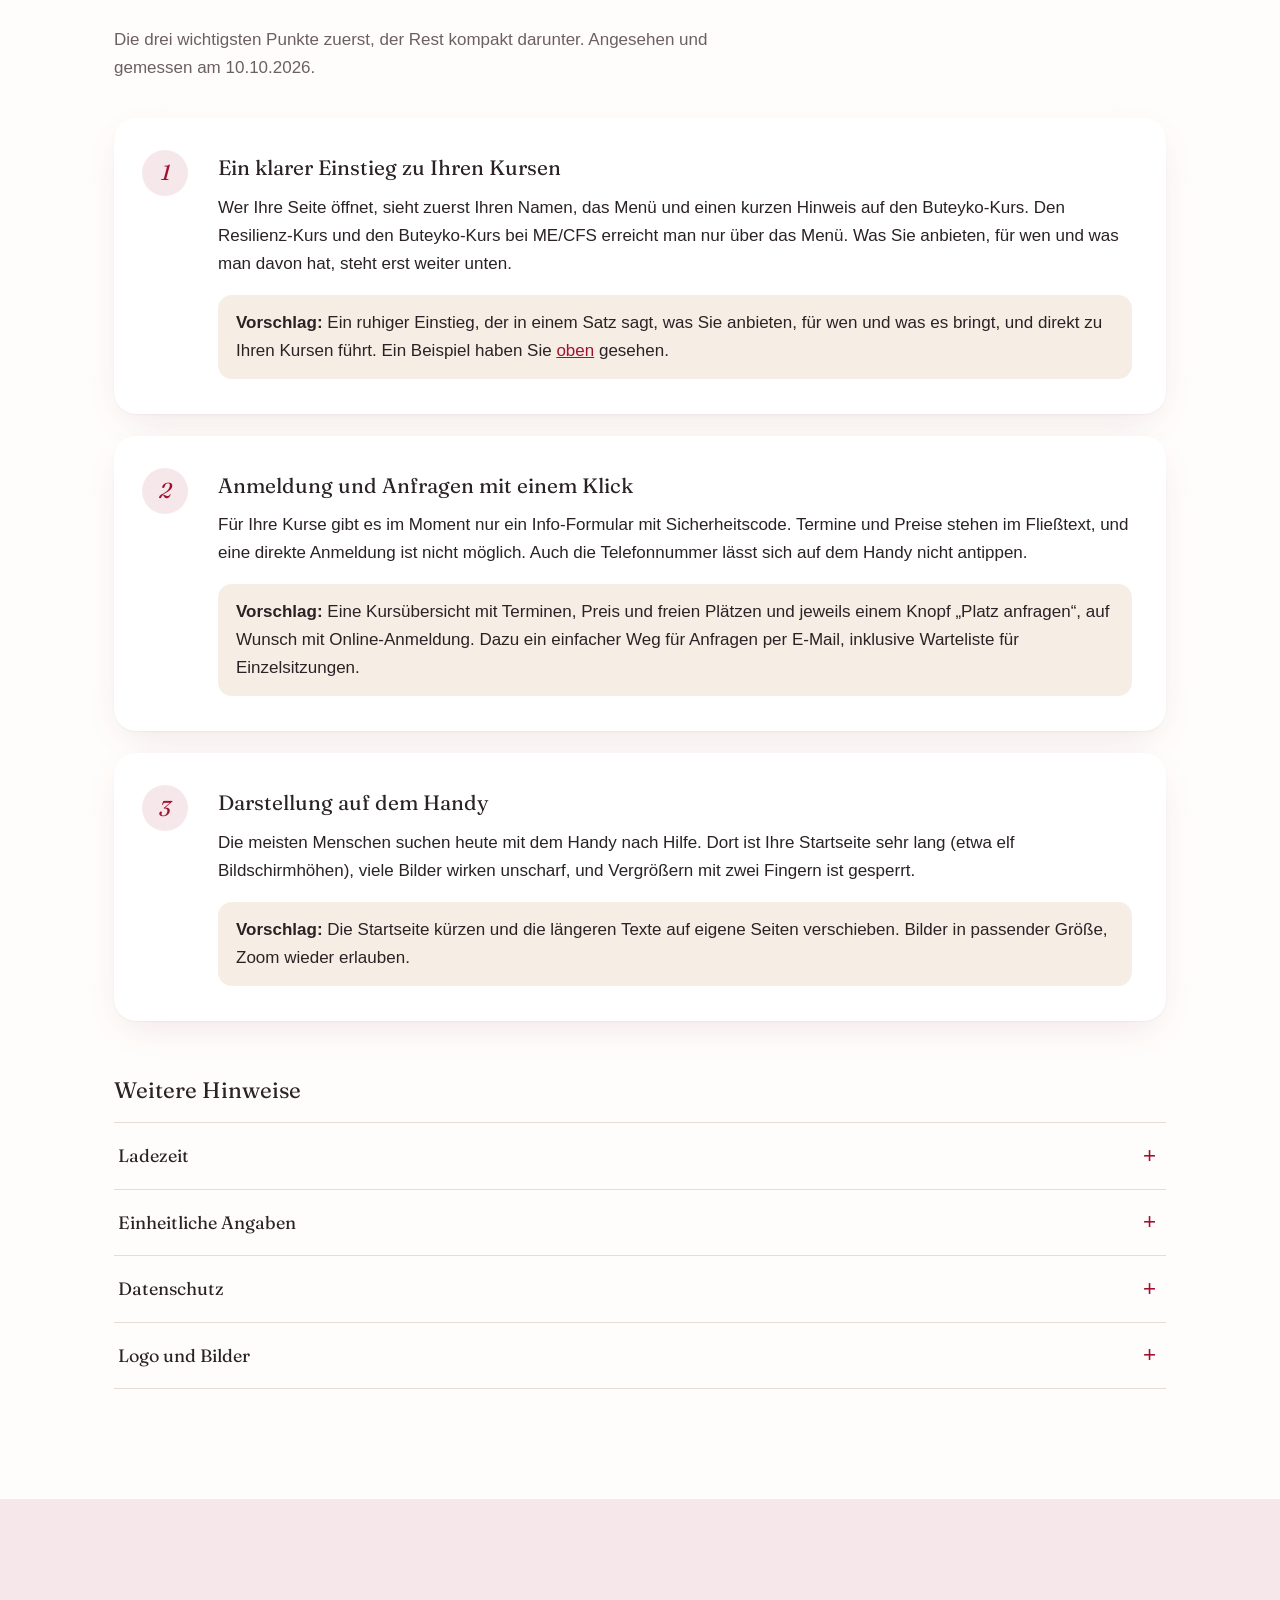
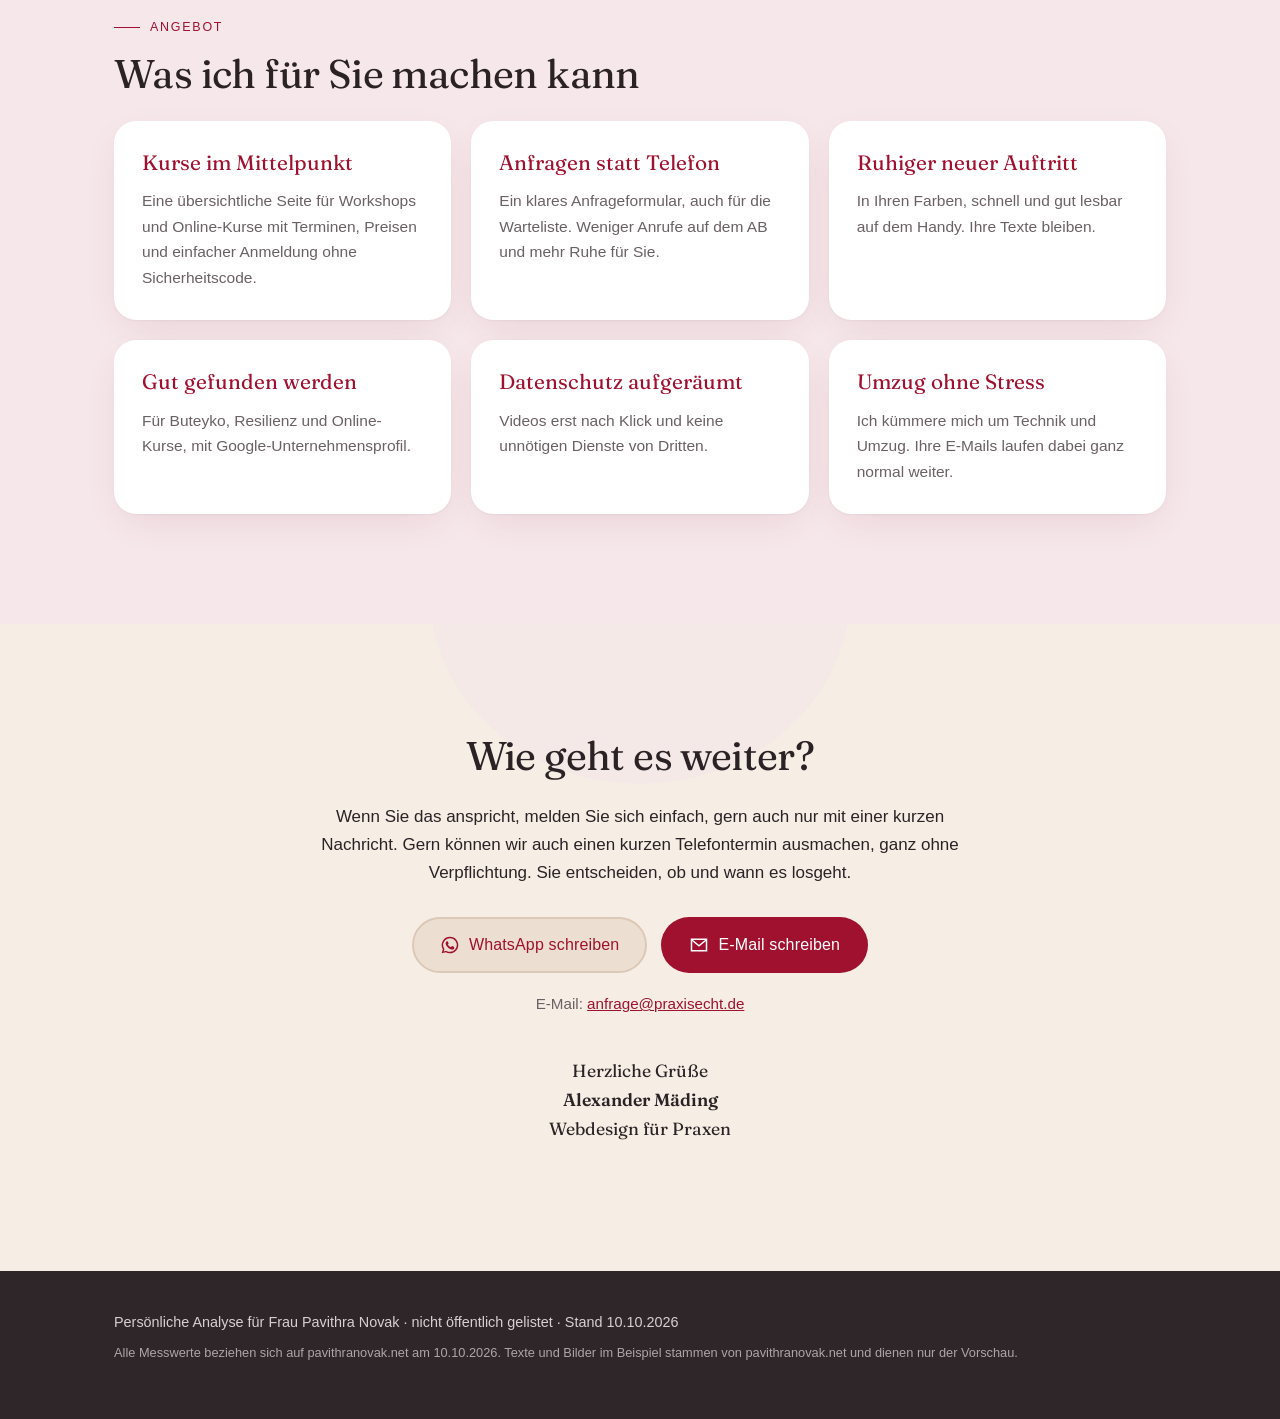
==== commit 7f8d9bb2: "beispiel frueher, demo klicks + karten klickbar" ====
--- a/index.html
+++ b/index.html
@@ -35,7 +35,7 @@
     <p class="lead">in Ihrem Interview im September haben Sie erwähnt, dass Sie sich im Winter um Ihre Website kümmern möchten. Da setze ich gern an.</p>
     <p>Mein Name ist Alexander Mäding, ich gestalte Websites für Praxen. Ich habe mir pavithranovak.net in Ruhe angesehen, am Computer und auf dem Handy. Auf dieser Seite finden Sie meine Eindrücke, ein paar konkrete Vorschläge und ein Beispiel, wie Ihr Einstieg aussehen könnte.</p>
     <p>Das Ganze ist unverbindlich. Lesen Sie einfach in Ruhe, wenn es zeitlich passt.</p>
-    <a class="weiter" href="#gut">Weiterlesen <span aria-hidden="true">&darr;</span></a>
+    <a class="weiter" href="#beispiel">Weiterlesen <span aria-hidden="true">&darr;</span></a>
   </div>
 </section>
 
@@ -43,16 +43,13 @@
 <section class="abschnitt abschnitt-hell" id="gut">
   <div class="wrap">
     <p class="eyebrow reveal">Stärken</p>
-    <h2 class="reveal">Was schon richtig <em>gut</em> ist</h2>
+    <h2 class="reveal">Was schon richtig gut ist</h2>
     <p class="abschnitt-text reveal">Vorweg: Ihre Website hat eine starke Grundlage. Vieles muss nicht neu erfunden, sondern nur besser gezeigt werden.</p>
     <ul class="gut-liste">
       <li class="reveal"><strong>Fundierte Texte.</strong> Somatic Experiencing&reg;, NARM&reg; und Buteyko erklären Sie fachlich sauber und gut verständlich.</li>
-      <li class="reveal"><strong>Aktuelle Inhalte.</strong> Der Buteyko-Workshop ab 4. Januar 2027 und das Praxisteam von 2026 sind schon drin.</li>
       <li class="reveal"><strong>Klares Profil.</strong> Die Verbindung von Psychotherapie, Körperarbeit und Atemtherapie hebt Sie deutlich ab.</li>
       <li class="reveal"><strong>Durchdachte Kurse.</strong> Buteyko, Buteyko bei ME/CFS und Ganzheitliche Resilienz haben feste Termine und klare Preise, und Buteyko findet in kleinen Gruppen statt.</li>
       <li class="reveal"><strong>Ihre Videos.</strong> Im Therablog sprechen Sie persönlich und verständlich über Themen aus Ihrer Praxis. Das schafft Vertrauen.</li>
-      <li class="reveal"><strong>Sorgfältiges Impressum.</strong> Berufsbezeichnung, Erlaubnis und Aufsichtsbehörde sind angegeben.</li>
-      <li class="reveal"><strong>Ein sympathisches Porträt.</strong> Es ist schon da, steht im Moment aber eher am Rand.</li>
     </ul>
   </div>
 </section>
@@ -62,7 +59,7 @@
 <section class="abschnitt abschnitt-beispiel" id="beispiel">
   <div class="wrap">
     <p class="eyebrow reveal">Beispiel</p>
-    <h2 class="reveal">So könnte Ihr <em>Einstieg</em> aussehen</h2>
+    <h2 class="reveal">So könnte Ihr Einstieg aussehen</h2>
     <p class="abschnitt-text reveal">Ein erster Entwurf in Ihren Farben. Weil es für Einzelsitzungen eine Warteliste gibt, führt der Einstieg direkt zu Ihren Kursen und Workshops und zu Anfragen per E-Mail. Texte und Bilder stammen ausschließlich von Ihrer jetzigen Seite.</p>
 
     <div class="browser reveal">
@@ -84,7 +81,7 @@
             <li>Über mich</li>
             <li class="demo-menu-kontakt">Kontakt</li>
           </ul>
-          <button class="demo-burger" type="button" aria-label="Menü (Vorschau)" data-demo><span></span><span></span></button>
+          <button class="demo-burger" type="button" aria-label="Menü (Vorschau)" data-demo="menu"><span></span><span></span></button>
         </div>
 
         <!-- Hero - Bild rechts, auf Handy drunter -->
@@ -99,7 +96,7 @@
             </div>
             <ul class="hero-trust">
               <li>Diplom-Psychologin</li>
-              <li>Zertifizierte Traumatherapeutin (SE&reg; und NARM&reg;)</li>
+              <li>Zertifizierte Traumatherapeutin <span class="nw">(SE&reg; und NARM&reg;)</span></li>
             </ul>
           </div>
           <div class="hero-bild">
@@ -108,14 +105,12 @@
               <source srcset="img/novak-portrait.webp" type="image/webp">
               <img src="img/novak-portrait.jpg" width="600" height="847" alt="Pavithra Novak" loading="lazy">
             </picture>
-            <span class="kreis kreis-1" aria-hidden="true"></span>
-            <span class="kreis kreis-2" aria-hidden="true"></span>
           </div>
         </div>
 
         <!-- TODO evtl. noch Animation für Kacheln -->
         <div class="demo-kacheln">
-          <div class="demo-kachel">
+          <div class="demo-kachel" data-demo="kurse" role="link" tabindex="0">
             <picture class="demo-bild">
               <source srcset="img/buteyko-me-cfs.webp" type="image/webp">
               <img src="img/buteyko-me-cfs.jpg" width="920" height="230" alt="" loading="lazy">
@@ -125,7 +120,7 @@
             <p>Sanfte Atemregulation im Einklang mit Pacing.</p>
             <span class="demo-link">Platz anfragen &rarr;</span>
           </div>
-          <div class="demo-kachel">
+          <div class="demo-kachel" data-demo="kurse" role="link" tabindex="0">
             <picture class="demo-bild">
               <source srcset="img/buteyko-workshop.webp" type="image/webp">
               <img src="img/buteyko-workshop.jpg" width="920" height="230" alt="" loading="lazy">
@@ -135,7 +130,7 @@
             <p>5 Abende in einer Kleingruppe von max. 5 TeilnehmerInnen.</p>
             <span class="demo-link">Platz anfragen &rarr;</span>
           </div>
-          <div class="demo-kachel">
+          <div class="demo-kachel" data-demo="kurse" role="link" tabindex="0">
             <picture class="demo-bild">
               <source srcset="img/resilienz.webp" type="image/webp">
               <img src="img/resilienz.jpg" width="920" height="230" alt="" loading="lazy">
@@ -146,7 +141,7 @@
             <span class="demo-link">Platz anfragen &rarr;</span>
           </div>
         </div>
-        <p class="demo-warteliste">Einzelsitzungen: Gerne trage ich Sie auf meiner Warteliste ein. <a class="demo-link" href="#kontakt">Auf die Warteliste &rarr;</a></p>
+        <p class="demo-warteliste">Einzelsitzungen: Gerne trage ich Sie auf meiner Warteliste ein. <a class="demo-link" href="#beispiel" data-demo="anfrage">Auf die Warteliste &rarr;</a></p>
       </div>
     </div>
     <p class="demo-hinweis" id="demo-hinweis" role="status" aria-live="polite"></p>
@@ -157,7 +152,7 @@
 <section class="abschnitt" id="analyse">
   <div class="wrap">
     <p class="eyebrow reveal">Analyse</p>
-    <h2 class="reveal">Wo ich <em>Potenzial</em> sehe</h2>
+    <h2 class="reveal">Wo ich Potenzial sehe</h2>
     <p class="abschnitt-text reveal">Die drei wichtigsten Punkte zuerst, der Rest kompakt darunter. Angesehen und gemessen am 10.10.2026.</p>
 
     <div class="punkte">
@@ -219,7 +214,7 @@
 <section class="abschnitt abschnitt-rose" id="angebot">
   <div class="wrap">
     <p class="eyebrow reveal">Angebot</p>
-    <h2 class="reveal">Was ich für Sie <em>machen</em> kann</h2>
+    <h2 class="reveal">Was ich für Sie machen kann</h2>
     <div class="kacheln">
       <div class="kachel reveal">
         <h3>Kurse im Mittelpunkt</h3>
@@ -253,7 +248,7 @@
 <!-- Kontakt -->
 <section class="abschnitt kontakt" id="kontakt">
   <div class="wrap schmal">
-    <h2 class="reveal">Wie geht es <em>weiter?</em></h2>
+    <h2 class="reveal">Wie geht es weiter?</h2>
     <p class="reveal">Wenn Sie das anspricht, melden Sie sich einfach, gern auch nur mit einer kurzen Nachricht. Gern können wir auch einen kurzen Telefontermin ausmachen, ganz ohne Verpflichtung. Sie entscheiden, ob und wann es losgeht.</p>
     <div class="kontakt-btns reveal">
       <a class="btn btn-wa js-wa" href="https://wa.me/4917643433973?text=Hallo%20Herr%20M%C3%A4ding%2C%20ich%20habe%20mir%20Ihre%20Analyse%20zu%20meiner%20Website%20angesehen%20und%20h%C3%A4tte%20gern%20mehr%20Informationen." target="_blank" rel="noopener">
--- a/css/style.css
+++ b/css/style.css
@@ -1079,3 +1079,6 @@
   body { padding-bottom: calc(66px + env(safe-area-inset-bottom)); }
   .footer { padding-bottom: 40px; }
 }
+
+/* Anker nicht unter der Kopfzeile verstecken */
+section[id] { scroll-margin-top: 64px; }
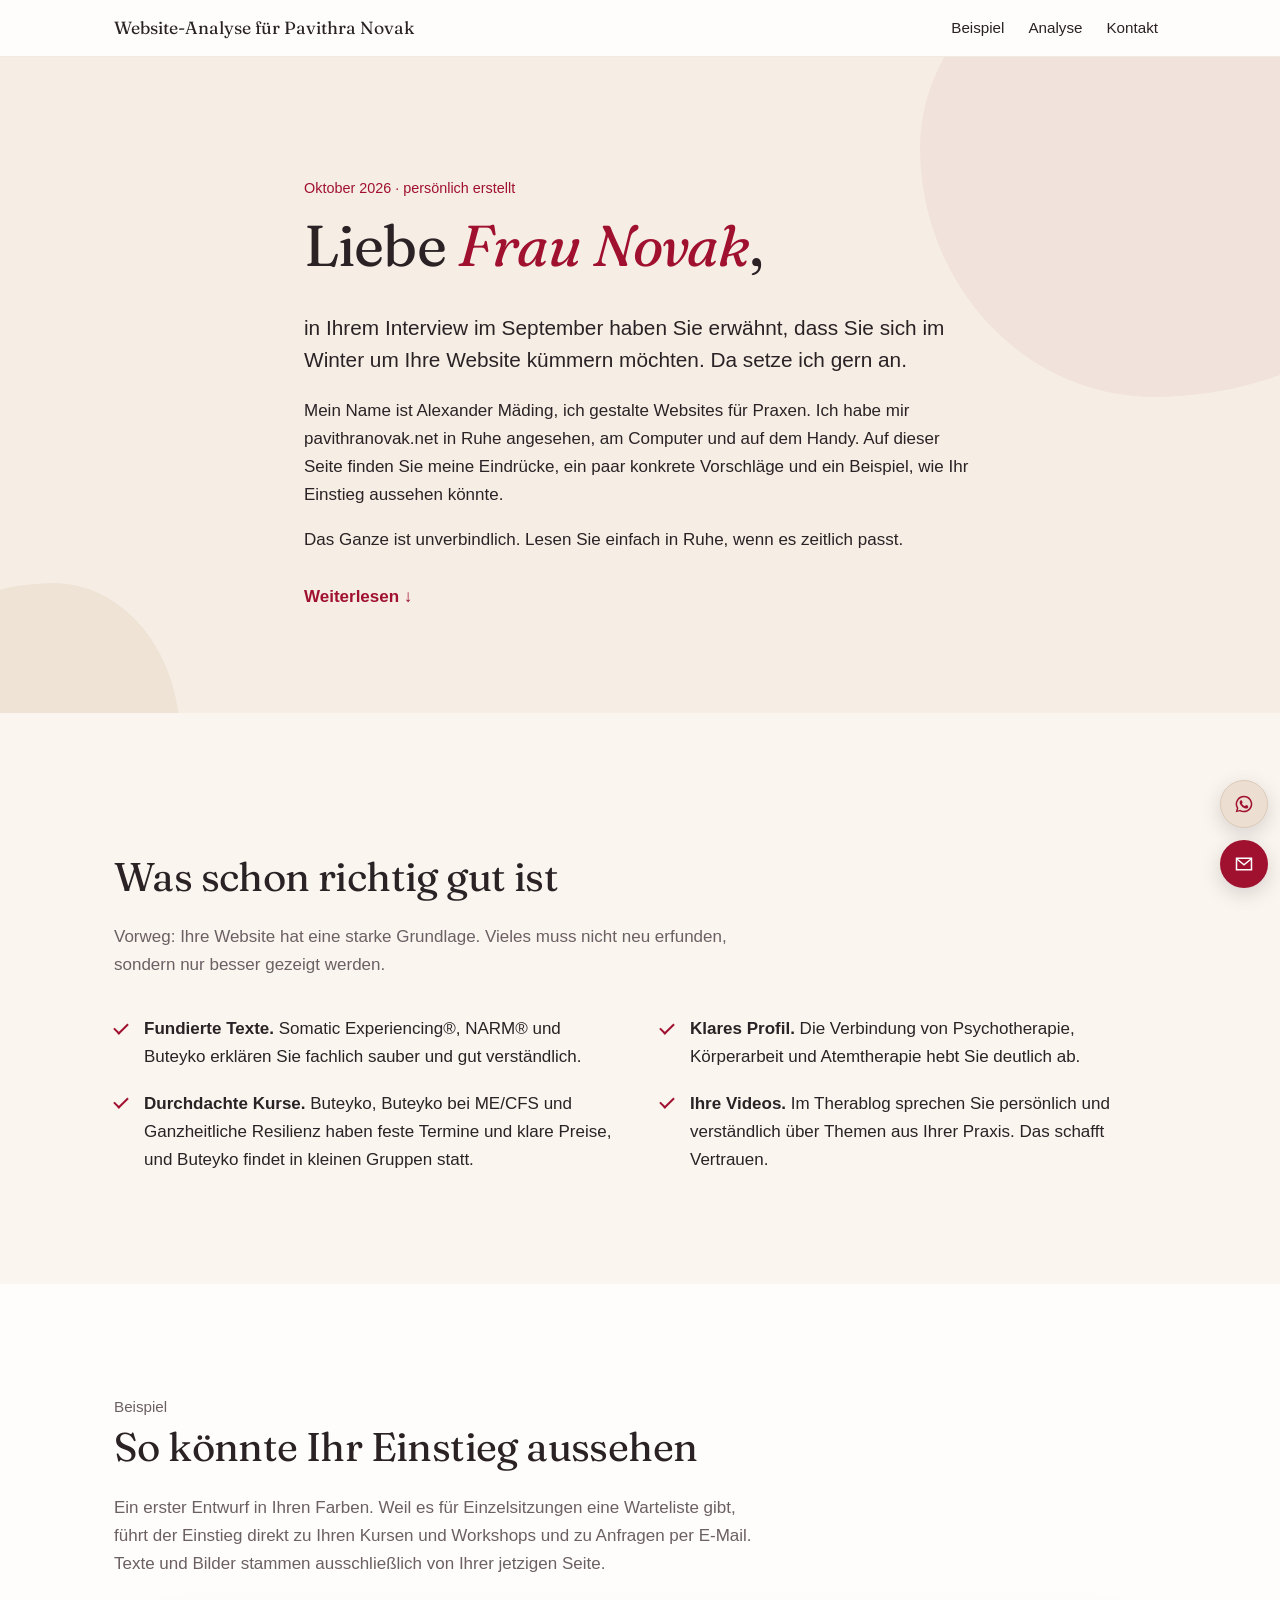
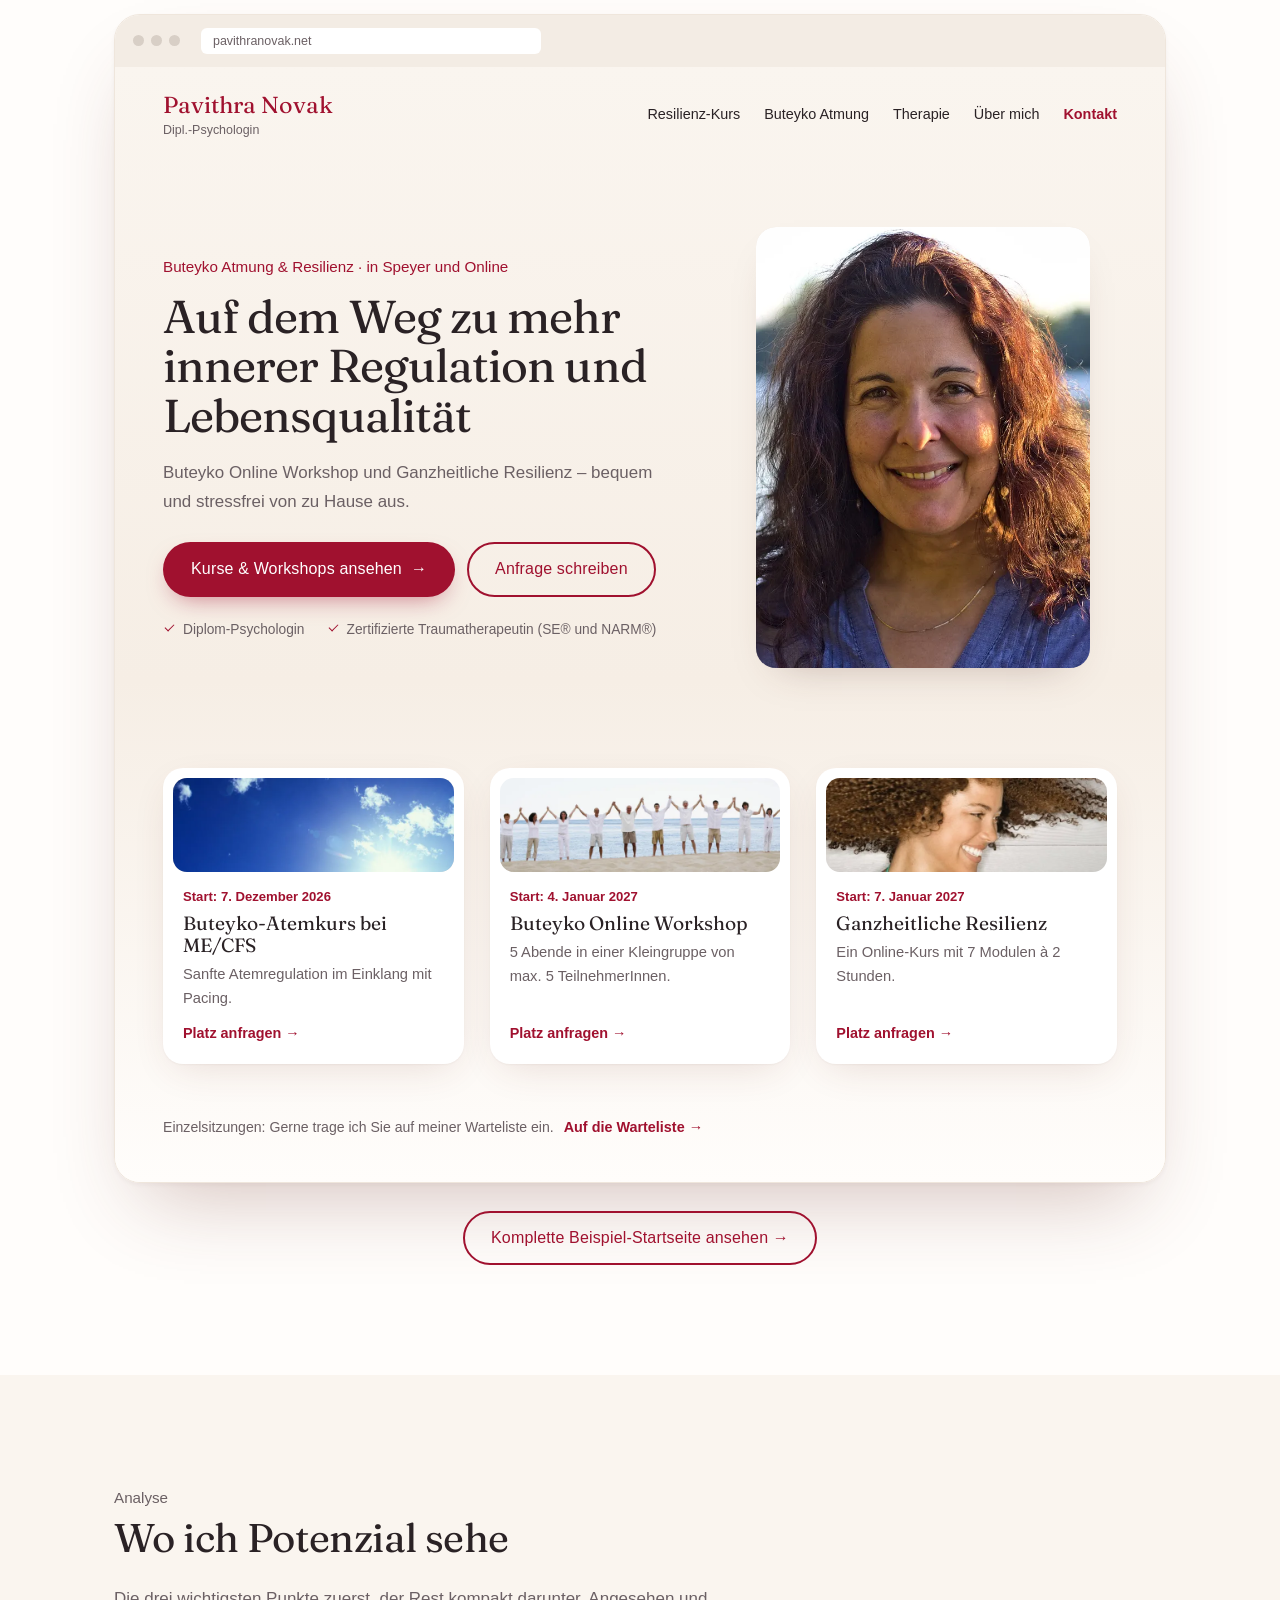
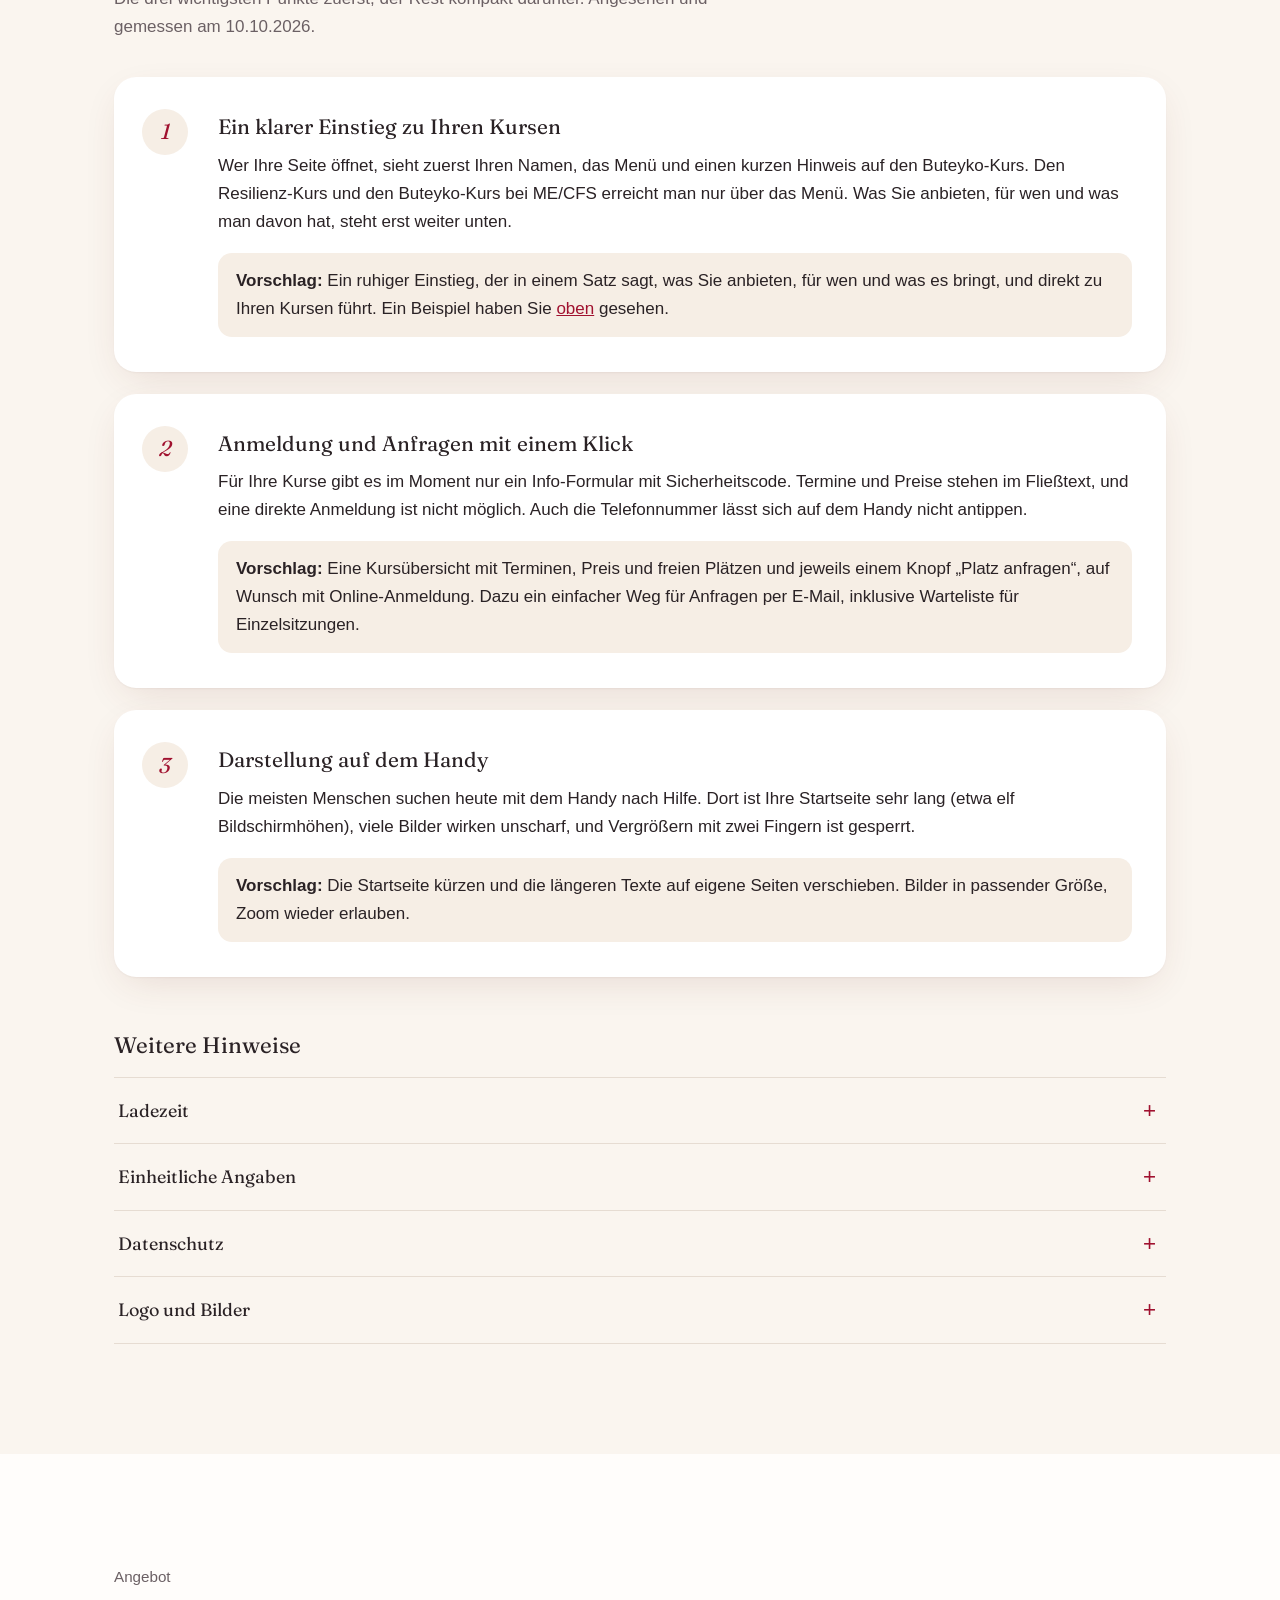
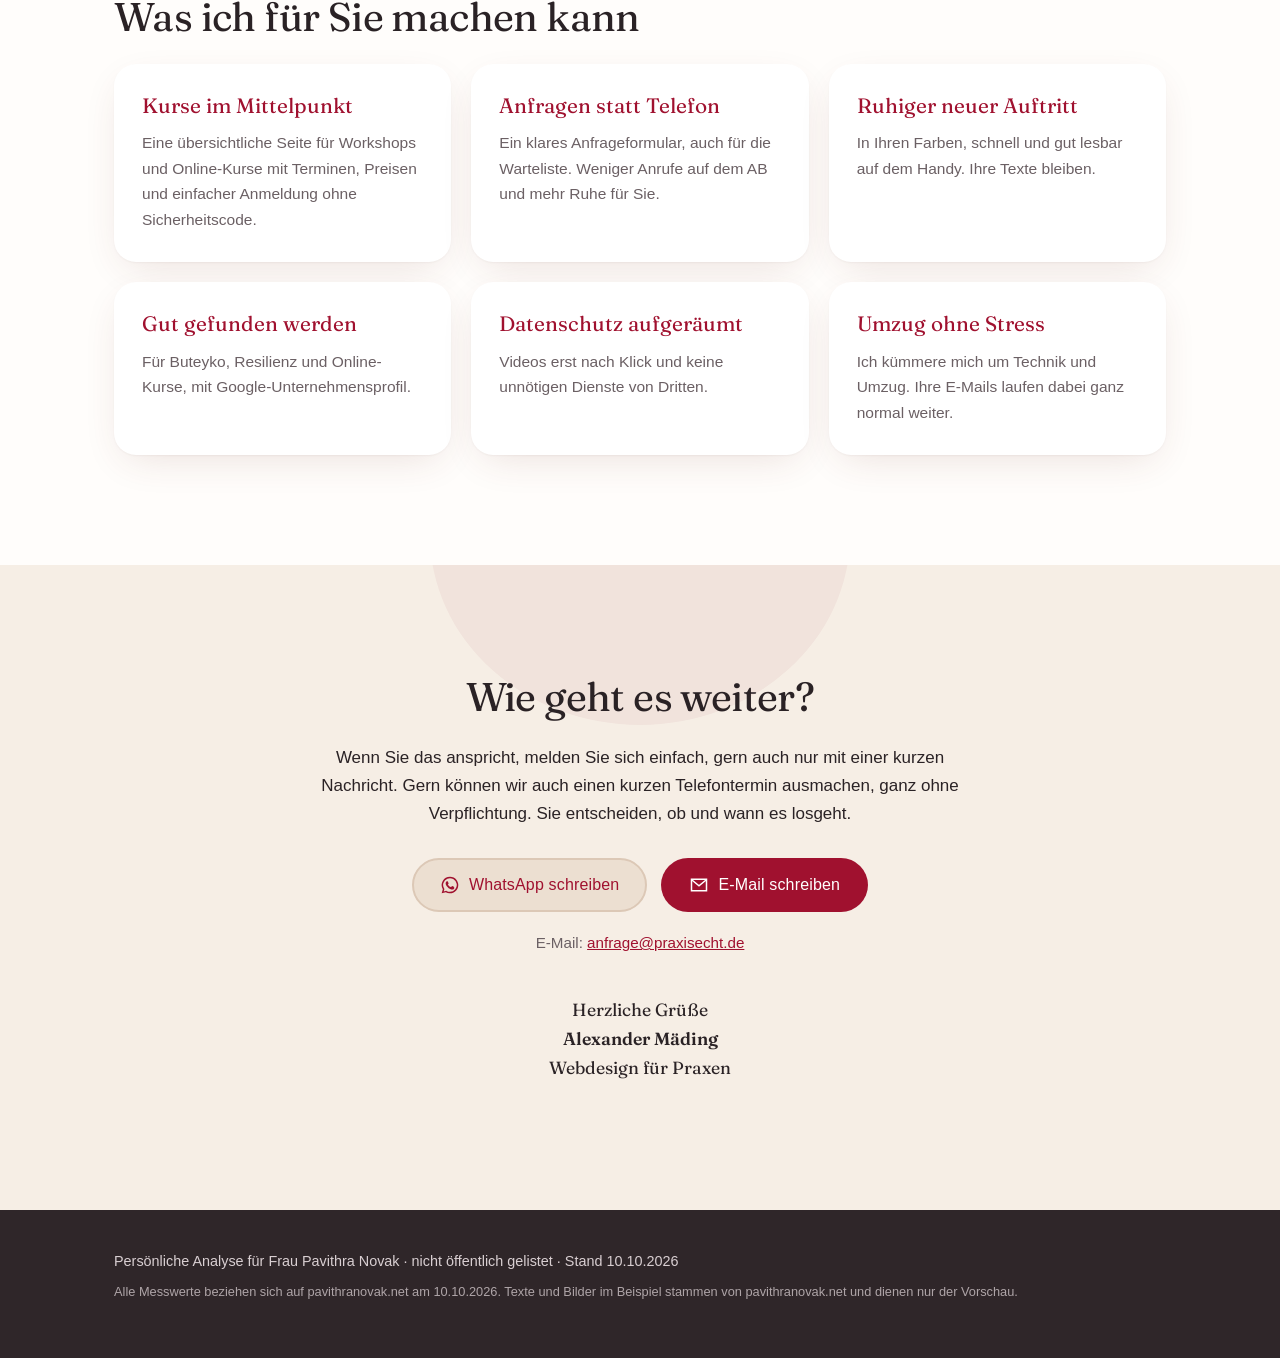
==== commit b8d13661: "link zur kompletten startseite" ====
--- a/index.html
+++ b/index.html
@@ -144,6 +144,7 @@
         <p class="demo-warteliste">Einzelsitzungen: Gerne trage ich Sie auf meiner Warteliste ein. <a class="demo-link" href="#beispiel" data-demo="anfrage">Auf die Warteliste &rarr;</a></p>
       </div>
     </div>
+    <p class="beispiel-mehr reveal"><a class="btn btn-rahmen" href="startseite/">Komplette Beispiel-Startseite ansehen &rarr;</a></p>
     <p class="demo-hinweis" id="demo-hinweis" role="status" aria-live="polite"></p>
   </div>
 </section>
--- a/css/style.css
+++ b/css/style.css
@@ -26,16 +26,17 @@
 :root {
   --bordeaux: #a0112f;
   --bordeaux-dunkel: #7d0d25;
-  --rose: #f6e7ea;
-  --beige: #f8f3ed;
-  --beige-2: #efe5da;
-  --text: #2b2326;
+  --beige: #f6eee5;
+  --beige-2: #ecdfd1;
+  --beige-hell: #faf5ef;
+  --weiss: #fffdfb;
+  --text: #2a2225;
   --grau: #6b6064;
   --linie: #e6dcd2;
   --serif: "Fraunces", "Iowan Old Style", Georgia, serif;
   --sans: -apple-system, BlinkMacSystemFont, "Segoe UI", Roboto, "Helvetica Neue", Arial, sans-serif;
   --radius: 22px;
-  --schatten: 0 1px 2px rgba(60,20,30,.04), 0 12px 40px -12px rgba(120,40,60,.14);
+  --schatten: 0 1px 2px rgba(60,20,30,.04), 0 12px 40px -12px rgba(110,50,40,.16);
 }
 
 *, *::before, *::after { box-sizing: border-box; }
@@ -48,23 +49,32 @@
   font-size: 17px;
   line-height: 1.65;
   color: var(--text);
-  background: #fff;
+  background: var(--weiss);
 }
 
 h1, h2, h3, h4 {
   font-family: var(--serif);
   font-weight: normal;
-  line-height: 1.2;
+  line-height: 1.15;
   margin: 0 0 .6em;
-}
-h1 { font-size: 2.6rem; }
-h2 { font-size: 2rem; }
+  overflow-wrap: break-word;
+  hyphens: auto;
+}
+h1 { font-size: clamp(2.1rem, 5.2vw, 3.6rem); line-height: 1.08; letter-spacing: -.015em; }
+h2 { font-size: clamp(1.7rem, 3.4vw, 2.5rem); line-height: 1.12; letter-spacing: -.015em; }
 h3 { font-size: 1.3rem; }
+h1 em { font-style: italic; color: var(--bordeaux); }
 
 p { margin: 0 0 1em; }
 
 a { color: var(--bordeaux); }
 a:hover { color: var(--bordeaux-dunkel); }
+a:focus-visible, button:focus-visible, [tabindex]:focus-visible {
+  outline: 3px solid #d9a9a0;
+  outline-offset: 3px;
+}
+
+.nw { white-space: nowrap; }
 
 .wrap {
   max-width: 1100px;
@@ -72,14 +82,18 @@
   padding: 0 24px;
 }
 .wrap.schmal { max-width: 720px; }
+
+section[id] { scroll-margin-top: 64px; }
 
 /* Kopfzeile */
 .topbar {
   position: sticky;
   top: 0;
   z-index: 20;
-  background: rgba(255,255,255,.92);
-  border-bottom: 1px solid var(--linie);
+  background: rgba(255,253,251,.85);
+  -webkit-backdrop-filter: saturate(140%) blur(10px);
+  backdrop-filter: saturate(140%) blur(10px);
+  border-bottom: 1px solid rgba(230,220,210,.6);
 }
 .topbar-inner {
   display: flex;
@@ -89,57 +103,79 @@
 }
 .topbar-titel {
   font-family: var(--serif);
-  font-size: 1.05rem;
-}
+  font-size: 1.1rem;
+  white-space: nowrap;
+}
+.topnav { display: flex; }
 .topnav a {
-  margin-left: 22px;
+  display: block;
+  padding: 14px 8px; /* Tippfläche 44px */
+  margin-left: 8px;
   text-decoration: none;
   color: var(--text);
   font-size: .95rem;
+  line-height: 16px;
+  white-space: nowrap;
 }
 .topnav a:hover { color: var(--bordeaux); }
 
-/* Intro */
+/* Intro mit weicher Form im Hintergrund */
 .intro {
-  padding: 90px 0 70px;
+  position: relative;
+  overflow: hidden;
+  padding: clamp(64px, 11vw, 120px) 0 clamp(56px, 8vw, 90px);
   background: var(--beige);
 }
+.intro::before, .intro::after {
+  content: "";
+  position: absolute;
+  border-radius: 58% 42% 55% 45% / 48% 55% 45% 52%;
+  pointer-events: none;
+}
+.intro::before {
+  width: 520px; height: 480px;
+  right: -160px; top: -140px;
+  background: #f1e3dc;
+}
+.intro::after {
+  width: 300px; height: 280px;
+  left: -120px; bottom: -150px;
+  background: #efe3d6;
+}
+.intro .wrap { position: relative; z-index: 1; }
 .kicker {
-  font-size: .85rem;
-  letter-spacing: .08em;
-  text-transform: uppercase;
+  font-size: .9rem;
   color: var(--bordeaux);
 }
-.lead {
-  font-size: 1.25rem;
-  line-height: 1.55;
-}
+.lead { font-size: clamp(1.1rem, 2vw, 1.3rem); line-height: 1.55; }
 .weiter {
   display: inline-block;
-  margin-top: 10px;
+  padding: 12px 0; /* Tippfläche */
   text-decoration: none;
   font-weight: 600;
 }
-
-.footer {
-  padding: 40px 0 50px;
-  background: #2f2629;
-  color: #d9cfd2;
-  font-size: .9rem;
-}
-.footer p { margin: 0 0 .5em; }
-.footer-klein { font-size: .8rem; opacity: .75; }
-
-/* Abschnitte allgemein */
-.abschnitt { padding: 80px 0; }
-.abschnitt-hell { background: #fff; }
-.abschnitt-rose { background: var(--rose); }
+.weiter span { display: inline-block; transition: transform .3s; }
+.weiter:hover span { transform: translateY(3px); }
+
+/* Abschnitte */
+.abschnitt { padding: clamp(64px, 10vw, 110px) 0; }
+.abschnitt-hell { background: var(--beige-hell); }
+.abschnitt-beispiel { background: var(--weiss); }
+#analyse { background: var(--beige-hell); }
+.abschnitt-rose { background: var(--weiss); } /* hieß mal rosé, jetzt hell */
+
+.eyebrow {
+  font-size: .95rem;
+  color: var(--grau);
+  margin-bottom: 6px;
+}
 .abschnitt-text {
   max-width: 640px;
   color: var(--grau);
   margin-bottom: 36px;
 }
 
+/* Was gut ist */
 .gut-liste {
   list-style: none;
   margin: 0;
@@ -165,8 +201,6 @@
 }
 
 /* Analyse Punkte */
-#analyse { background: var(--beige); }
-
 .punkte {
   display: flex;
   flex-direction: column;
@@ -177,28 +211,28 @@
   grid-template-columns: 56px 1fr;
   gap: 20px;
   background: #fff;
-  border: 1px solid var(--linie);
   border-radius: var(--radius);
-  padding: 28px 30px 16px 24px;
+  box-shadow: var(--schatten);
+  padding: 32px 34px 18px 28px;
 }
 .punkt h3 { margin-top: 6px; }
 .punkt-nr {
   width: 46px;
   height: 46px;
   border-radius: 50%;
-  background: var(--rose);
+  background: var(--beige);
   color: var(--bordeaux);
   font-family: var(--serif);
-  font-size: 1.3rem;
+  font-style: italic;
+  font-size: 1.35rem;
   display: flex;
   align-items: center;
   justify-content: center;
 }
 .vorschlag {
   background: var(--beige);
-  border-left: 3px solid var(--bordeaux);
-  padding: 10px 14px;
-  border-radius: 0 8px 8px 0;
+  border-radius: 14px;
+  padding: 14px 18px;
 }
 .hinweis {
   font-size: .85rem;
@@ -208,7 +242,7 @@
 
 /* Balken Ladezeit */
 .balken {
-  height: 10px;
+  height: 8px;
   background: var(--beige-2);
   border-radius: 10px;
   overflow: hidden;
@@ -219,11 +253,43 @@
   display: block;
   height: 100%;
   width: var(--wert);
-  background: #d98b2b;
+  background: var(--bordeaux);
   border-radius: 10px;
 }
 
-/* Kacheln Angebot */
+/* Weitere Hinweise zum Aufklappen */
+.weitere-titel { margin: 56px 0 18px; font-size: 1.4rem; }
+.weitere { border-top: 1px solid var(--linie); }
+.weitere details {
+  border-bottom: 1px solid var(--linie);
+  padding: 0 4px;
+}
+.weitere summary {
+  list-style: none;
+  cursor: pointer;
+  padding: 18px 36px 18px 0;
+  position: relative;
+  font-family: var(--serif);
+  font-size: 1.12rem;
+}
+.weitere summary::-webkit-details-marker { display: none; }
+.weitere summary::after {
+  content: "+";
+  position: absolute;
+  right: 6px;
+  top: 50%;
+  transform: translateY(-50%);
+  font-family: var(--sans);
+  font-size: 1.4rem;
+  color: var(--bordeaux);
+  transition: transform .3s;
+}
+.weitere details[open] summary::after { transform: translateY(-50%) rotate(45deg); }
+.weitere summary:hover { color: var(--bordeaux); }
+.weitere details > *:not(summary) { max-width: 760px; }
+.weitere details[open] { padding-bottom: 10px; }
+
+/* Angebot Kacheln */
 .kacheln {
   display: grid;
   grid-template-columns: repeat(3, 1fr);
@@ -232,29 +298,25 @@
 .kachel {
   background: #fff;
   border-radius: var(--radius);
-  padding: 26px 24px 10px;
-}
-.kachel h3 {
-  color: var(--bordeaux);
-  font-size: 1.2rem;
-}
+  box-shadow: var(--schatten);
+  padding: 30px 28px 14px;
+}
+.kachel h3 { color: var(--bordeaux); font-size: 1.3rem; }
 .kachel p { color: var(--grau); font-size: .97rem; }
 
-/* Beispiel - Browserfenster */
-.abschnitt-beispiel { background: #fff; }
-
+/* ---------- Beispiel - Browserfenster ---------- */
 .browser {
-  border-radius: 16px;
+  border-radius: 26px;
   overflow: hidden;
-  box-shadow: 0 20px 60px rgba(60, 20, 30, .12), 0 2px 6px rgba(0,0,0,.05);
-  border: 1px solid var(--linie);
+  box-shadow: 0 2px 4px rgba(60,20,30,.04), 0 40px 80px -30px rgba(110,50,40,.3);
+  border: 1px solid #efe6dc;
 }
 .browser-leiste {
   display: flex;
   align-items: center;
   gap: 7px;
-  padding: 11px 16px;
-  background: #f1ece6;
+  padding: 13px 18px;
+  background: #f3ece4;
 }
 .browser-leiste > span {
   width: 11px;
@@ -276,26 +338,24 @@
   text-overflow: ellipsis;
 }
 
-.demo { background: #fffdfb; }
+/* Hintergrund läuft vom Hero weich in die Karten über */
+.demo { background: linear-gradient(180deg, var(--beige-hell) 0%, var(--beige) 55%, var(--weiss) 100%); }
 
 .demo-nav {
   display: flex;
   align-items: center;
   justify-content: space-between;
-  padding: 20px 40px;
-  border-bottom: 1px solid #f0e8e0;
+  padding: 24px 48px;
 }
 .demo-logo { line-height: 1.2; }
 .demo-logo-name {
   display: block;
   font-family: var(--serif);
-  font-size: 1.35rem;
+  font-size: 1.45rem;
   color: var(--bordeaux);
 }
 .demo-logo-sub {
-  font-size: .72rem;
-  letter-spacing: .1em;
-  text-transform: uppercase;
+  font-size: .78rem;
   color: var(--grau);
 }
 .demo-menu {
@@ -306,698 +366,43 @@
   padding: 0;
   font-size: .9rem;
 }
-.demo-menu-kontakt {
-  color: var(--bordeaux);
-  font-weight: 600;
-}
+.demo-menu-kontakt { color: var(--bordeaux); font-weight: 600; }
 .demo-burger { display: none; }
 
-/* Hero */
+/* Hero - Bild rechts, auf Handy drunter */
 .hero {
   display: grid;
   grid-template-columns: 1.15fr .85fr;
   gap: 40px;
   align-items: center;
-  padding: 64px 40px 56px;
-  background: linear-gradient(180deg, #fffdfb 0%, var(--beige) 100%);
+  padding: clamp(36px, 5vw, 70px) 48px clamp(40px, 5vw, 64px);
 }
 .hero-ort {
-  font-size: .8rem;
-  letter-spacing: .12em;
-  text-transform: uppercase;
+  font-size: .95rem;
   color: var(--bordeaux);
   margin-bottom: 12px;
 }
-.hero-titel {
-  font-size: 2.5rem;
-  line-height: 1.12;
-  color: var(--text);
-  margin-bottom: 18px;
-}
-.hero-sub {
-  font-size: 1.08rem;
-  color: var(--grau);
-  max-width: 470px;
-}
-.hero-btns {
-  display: flex;
-  flex-wrap: wrap;
-  gap: 12px;
-  margin: 26px 0 24px;
-}
-.hero-trust {
-  display: flex;
-  flex-wrap: wrap;
-  gap: 6px 18px;
-  font-size: .82rem;
-  color: var(--grau);
-  margin: 0;
-}
-.hero-trust span::before {
-  content: "";
-  display: inline-block;
-  width: 6px;
-  height: 6px;
-  border-radius: 50%;
-  background: var(--bordeaux);
-  margin-right: 8px;
-  vertical-align: middle;
-}
-
-/* Platzhalter statt Foto */
-.hero-bild {
-  position: relative;
-  min-height: 360px;
-  display: flex;
-  justify-content: center;
-  align-items: flex-end;
-}
-.bogen {
-  position: relative;
-  z-index: 2;
-  width: 78%;
-  max-width: 300px;
-  aspect-ratio: 3 / 4;
-  border-radius: 200px 200px 18px 18px;
-  background:
-    radial-gradient(circle at 50% 36%, rgba(255,255,255,.75) 0 17%, transparent 17.5%),
-    radial-gradient(ellipse at 50% 100%, rgba(255,255,255,.6) 0 38%, transparent 38.5%),
-    linear-gradient(160deg, var(--rose) 0%, #e9c9d0 100%);
-  display: flex;
-  align-items: flex-end;
-  justify-content: center;
-}
-.bogen-text {
-  font-size: .78rem;
-  letter-spacing: .1em;
-  text-transform: uppercase;
-  color: var(--bordeaux);
-  margin-bottom: 14px;
-}
-.kreis {
-  position: absolute;
-  border-radius: 50%;
-}
-.kreis-1 {
-  width: 130px; height: 130px;
-  background: var(--beige-2);
-  top: 6%; right: 4%;
-}
-.kreis-2 {
-  width: 64px; height: 64px;
-  border: 2px solid var(--bordeaux);
-  opacity: .35;
-  bottom: 10%; left: 6%;
-}
-
-.demo-kacheln {
-  display: grid;
-  grid-template-columns: repeat(3, 1fr);
-  gap: 18px;
-  padding: 34px 40px 40px;
-}
-.demo-kachel {
-  border-top: 2px solid var(--bordeaux);
-  padding-top: 14px;
-}
-.demo-kachel h4 { font-size: 1.15rem; margin-bottom: 6px; }
-.demo-kachel p { font-size: .92rem; color: var(--grau); margin: 0; }
-
-.demo-hinweis {
-  min-height: 1.5em;
-  margin-top: 14px;
-  font-size: .9rem;
-  color: var(--grau);
-  text-align: center;
-}
-
-/* Kurs-Kacheln im Beispiel (nachträglich) */
-.demo-datum {
-  display: inline-block;
-  font-size: .75rem;
-  letter-spacing: .06em;
-  text-transform: uppercase;
-  color: var(--bordeaux);
-  background: var(--rose);
-  padding: 2px 9px;
-  border-radius: 20px;
-  margin-bottom: 8px;
-}
-.demo-link {
-  display: inline-block;
-  margin-top: 10px;
-  font-size: .88rem;
-  font-weight: 600;
-  color: var(--bordeaux);
-}
-.demo-warteliste {
-  margin: 0;
-  padding: 0 40px 30px;
-  font-size: .85rem;
-  color: var(--grau);
-}
-.hero-titel { max-width: 15em; }
-
-/* Buttons */
-.btn {
-  display: inline-flex;
-  align-items: center;
-  justify-content: center;
-  gap: 9px;
-  min-height: 48px;
-  padding: 12px 24px;
-  border-radius: 40px;
-  font-size: 1rem;
-  font-weight: 600;
-  text-decoration: none;
-  border: 2px solid transparent;
-  transition: background .2s, color .2s, transform .2s;
-  cursor: pointer;
-}
-.btn:hover { transform: translateY(-1px); }
-.btn-primaer { background: var(--bordeaux); color: #fff; }
-.btn-primaer:hover { background: var(--bordeaux-dunkel); color: #fff; }
-.btn-rahmen { border-color: var(--bordeaux); color: var(--bordeaux); background: transparent; }
-.btn-rahmen:hover { background: var(--rose); }
-
-.btn-wa { background: #1f8f4e; color: #fff; }
-.btn-wa:hover { background: #18773f; color: #fff; }
-.btn-mail { background: var(--bordeaux); color: #fff; }
-.btn-mail:hover { background: var(--bordeaux-dunkel); color: #fff; }
-
-.icon { width: 20px; height: 20px; fill: currentColor; flex-shrink: 0; }
-
-a:focus-visible, button:focus-visible {
-  outline: 3px solid #e2a3b0;
-  outline-offset: 3px;
-}
-
-/* Kontakt */
-.kontakt { background: var(--beige); text-align: center; }
-.kontakt-btns {
-  display: flex;
-  flex-wrap: wrap;
-  justify-content: center;
-  gap: 14px;
-  margin: 30px 0 18px;
-}
-.kontakt-adresse { color: var(--grau); font-size: .95rem; }
-.signatur {
-  margin-top: 40px;
-  font-family: var(--serif);
-  font-size: 1.1rem;
-}
-
-/* sticky unten rechts */
-.sticky-kontakt {
-  position: fixed;
-  right: 20px;
-  bottom: 20px;
-  z-index: 30;
-  display: flex;
-  flex-direction: column;
-  gap: 10px;
-  transition: opacity .3s, transform .3s;
-}
-.sticky-kontakt a {
-  display: flex;
-  align-items: center;
-  gap: 8px;
-  padding: 11px 18px 11px 14px;
-  border-radius: 40px;
-  text-decoration: none;
-  font-weight: 600;
-  font-size: .92rem;
-  box-shadow: 0 6px 20px rgba(0,0,0,.15);
-}
-.sticky-kontakt.weg {
-  opacity: 0;
-  transform: translateY(20px);
-  pointer-events: none;
-}
-
-/* Scroll Animation - nur wenn JS an */
-.js .reveal {
-  opacity: 0;
-  transform: translateY(18px);
-  transition: opacity .7s ease, transform .7s ease;
-}
-.js .reveal.sichtbar {
-  opacity: 1;
-  transform: none;
-}
-.js .gut-liste .reveal:nth-child(2n) { transition-delay: .08s; }
-.js .kacheln .reveal:nth-child(3n+2) { transition-delay: .08s; }
-.js .kacheln .reveal:nth-child(3n) { transition-delay: .16s; }
-
-.js .balken-wert { width: 0; transition: width 1.4s ease .3s; }
-.js .sichtbar .balken-wert { width: var(--wert); }
-
-@media (prefers-reduced-motion: reduce) {
-  html { scroll-behavior: auto; }
-  .js .reveal { opacity: 1; transform: none; transition: none; }
-  .js .balken-wert { width: var(--wert); transition: none; }
-}
-
-/* ---------- Tablet ---------- */
-@media (max-width: 960px) {
-  .hero { grid-template-columns: 1fr 1fr; gap: 24px; padding: 48px 28px; }
-  .hero-titel { font-size: 2rem; }
-  .demo-nav { padding: 18px 28px; }
-  .demo-menu { gap: 16px; font-size: .85rem; }
-  .kacheln { grid-template-columns: repeat(2, 1fr); }
-  .demo-kacheln { padding: 28px; }
-}
-
-/* ---------- Handy ---------- */
-@media (max-width: 720px) {
-  body { font-size: 16px; }
-  h1 { font-size: 2rem; }
-  h2 { font-size: 1.6rem; }
-  .wrap { padding: 0 18px; }
-  .hide-sm { display: none; }
-  .topnav a { margin-left: 14px; font-size: .88rem; }
-
-  .intro { padding: 54px 0 46px; }
-  .lead { font-size: 1.12rem; }
-  .abschnitt { padding: 56px 0; }
-
-  .gut-liste { grid-template-columns: 1fr; }
-
-  .punkt {
-    grid-template-columns: 1fr;
-    gap: 6px;
-    padding: 22px 18px 10px;
-  }
-  .punkt-nr { width: 38px; height: 38px; font-size: 1.1rem; }
-
-  .kacheln { grid-template-columns: 1fr; gap: 14px; }
-
-  .demo-menu { display: none; }
-  .demo-burger {
-    display: flex;
-    flex-direction: column;
-    gap: 6px;
-    width: 40px; height: 40px;
-    align-items: center;
-    justify-content: center;
-    background: none;
-    border: 0;
-    padding: 0;
-    cursor: pointer;
-  }
-  .demo-burger span {
-    display: block;
-    width: 22px;
-    height: 2px;
-    background: var(--bordeaux);
-  }
-  .demo-nav { padding: 14px 18px; }
-  .demo-logo-name { font-size: 1.15rem; }
-
-  /* Hero - auf Handy Bild drunter */
-  .hero {
-    grid-template-columns: 1fr;
-    padding: 34px 18px 30px;
-  }
-  .hero-titel { font-size: 1.75rem; }
-  .hero-btns .btn { flex: 1 1 auto; }
-  .hero-bild { min-height: 0; padding-top: 10px; }
-  .bogen { width: 62%; }
-  .kreis-1 { width: 90px; height: 90px; }
-
-  .demo-kacheln { grid-template-columns: 1fr; padding: 22px 18px 28px; }
-
-  .kontakt-btns .btn { width: 100%; }
-
-  /* sticky als Leiste unten */
-  .sticky-kontakt {
-    left: 0; right: 0; bottom: 0;
-    flex-direction: row;
-    gap: 0;
-    padding: 8px 10px calc(8px + env(safe-area-inset-bottom));
-    background: rgba(255,255,255,.96);
-    border-top: 1px solid var(--linie);
-  }
-  .sticky-kontakt a {
-    flex: 1;
-    justify-content: center;
-    margin: 0 4px;
-    box-shadow: none;
-    padding: 11px 10px;
-  }
-  .footer { padding-bottom: 100px; }
-}
-
-/* Nachtrag 10.10. - Fix für iPhone SE / ganz kleine Displays */
-@media (max-width: 360px) {
-  h1 { font-size: 1.75rem; }
-  .hero-titel { font-size: 1.5rem; }
-  .topbar-titel { font-size: .95rem; }
-  .topnav a { margin-left: 10px; font-size: .82rem; }
-  .browser-url { display: none; }
-  .hero-btns { flex-direction: column; }
-}
-
-/* Handy quer - Hero nicht so hoch */
-@media (max-height: 500px) and (orientation: landscape) {
-  .intro { padding: 40px 0; }
-  .hero-bild { min-height: 240px; }
-  .bogen { max-width: 200px; }
-}
-
-/* lange Wörter (Somatic Experiencing etc.) */
-h1, h2, h3, .hero-titel { overflow-wrap: break-word; hyphens: auto; }
-
-@media (max-width: 720px) {
-  .demo-warteliste { padding: 0 18px 24px; }
-  .hero-btns .btn { white-space: normal; text-align: center; }
-}
-
-/* echte Bilder statt Platzhalter */
-.bogen { overflow: hidden; background: var(--rose); }
-.bogen img {
-  display: block;
-  width: 100%;
-  height: 100%;
-  object-fit: cover;
-  object-position: 50% 20%;
-}
-.demo-bild {
-  display: block;
-  margin: 0 0 14px;
-  border-radius: 8px;
-  overflow: hidden;
-  aspect-ratio: 3 / 1;
-  background: var(--beige-2);
-}
-.demo-bild img {
-  display: block;
-  width: 100%;
-  height: 100%;
-  object-fit: cover;
-}
-.demo-kachel { border-top: 0; padding-top: 0; }
-.demo-kachel h4 { border-top: 2px solid var(--bordeaux); padding-top: 10px; }
-
-
-/* ============ Design-Update: ruhiger, moderner ============ */
-
-body { background: #fffdfb; color: #2a2225; }
-
-h1, h2 { letter-spacing: -.015em; }
-h1 { font-size: clamp(2.2rem, 5.2vw, 3.6rem); line-height: 1.08; }
-h2 { font-size: clamp(1.7rem, 3.4vw, 2.5rem); line-height: 1.12; }
-h1 em, h2 em, .hero-titel em { font-style: italic; color: var(--bordeaux); }
-
-.eyebrow {
-  display: inline-flex;
-  align-items: center;
-  gap: 10px;
-  font-size: .78rem;
-  letter-spacing: .14em;
-  text-transform: uppercase;
-  color: var(--bordeaux);
-  margin-bottom: 14px;
-}
-.eyebrow::before {
-  content: "";
-  width: 26px;
-  height: 1px;
-  background: currentColor;
-}
-
-.topbar {
-  background: rgba(255,253,251,.8);
-  -webkit-backdrop-filter: saturate(140%) blur(10px);
-  backdrop-filter: saturate(140%) blur(10px);
-  border-bottom-color: rgba(230,220,210,.6);
-}
-.topbar-titel { font-size: 1.1rem; }
-.topnav a { position: relative; }
-.topnav a::after {
-  content: "";
-  position: absolute;
-  left: 0; right: 0; bottom: -4px;
-  height: 1px;
-  background: var(--bordeaux);
-  transform: scaleX(0);
-  transition: transform .3s ease;
-}
-.topnav a:hover::after { transform: scaleX(1); }
-
-/* Intro mit weicher Form im Hintergrund */
-.intro {
-  position: relative;
-  overflow: hidden;
-  padding: clamp(70px, 12vw, 130px) 0 clamp(60px, 9vw, 100px);
-  background: var(--beige);
-}
-.intro::before, .intro::after {
-  content: "";
-  position: absolute;
-  z-index: 0;
-  border-radius: 58% 42% 55% 45% / 48% 55% 45% 52%;
-  pointer-events: none;
-}
-.intro::before {
-  width: 520px; height: 480px;
-  right: -160px; top: -140px;
-  background: var(--rose);
-  opacity: .9;
-}
-.intro::after {
-  width: 300px; height: 280px;
-  left: -120px; bottom: -150px;
-  background: #f1e6da;
-}
-.intro .wrap { position: relative; z-index: 1; }
-.lead { font-size: clamp(1.1rem, 2vw, 1.3rem); }
-
-.weiter span { display: inline-block; transition: transform .3s; }
-.weiter:hover span { transform: translateY(3px); }
-
-.abschnitt { padding: clamp(64px, 10vw, 110px) 0; }
-
-/* Analyse-Karten weicher */
-.punkt {
-  border: 0;
-  border-radius: var(--radius);
-  box-shadow: var(--schatten);
-  padding: 32px 34px 18px 28px;
-  transition: transform .4s ease, box-shadow .4s ease;
-}
-.punkt:hover { transform: translateY(-2px); }
-.punkt-nr {
-  background: var(--rose);
-  font-style: italic;
-  font-size: 1.35rem;
-}
-.vorschlag {
-  border-left: 0;
-  border-radius: 14px;
-  background: var(--beige);
-  padding: 14px 18px;
-}
-.balken { height: 8px; }
-
-/* Kacheln */
-.kachel {
-  border-radius: var(--radius);
-  box-shadow: var(--schatten);
-  padding: 30px 28px 14px;
-  transition: transform .4s ease;
-}
-.kachel:hover { transform: translateY(-3px); }
-.kachel h3 { font-size: 1.3rem; }
-
-.gut-liste li::before { border-color: var(--bordeaux); }
-
-/* Beispiel - Browser + Hero */
-.browser {
-  border: 0;
-  border-radius: 26px;
-  box-shadow: 0 2px 4px rgba(60,20,30,.04), 0 40px 80px -30px rgba(120,40,60,.28);
-}
-.browser-leiste { background: #f5efe9; padding: 13px 18px; }
-.demo { background: #fffdfb; }
-.demo-nav { border-bottom: 0; padding: 24px 48px; }
-.demo-logo-name { font-size: 1.45rem; }
-
-.hero {
-  position: relative;
-  overflow: hidden;
-  padding: clamp(40px, 6vw, 80px) 48px clamp(44px, 6vw, 76px);
-  background: #fffdfb;
-}
-/* organische Form hinter dem Foto */
-.hero::before {
-  content: "";
-  position: absolute;
-  width: 62%;
-  aspect-ratio: 1;
-  right: -14%;
-  top: -18%;
-  border-radius: 46% 54% 60% 40% / 52% 44% 56% 48%;
-  background: radial-gradient(circle at 35% 40%, var(--rose) 0%, #f3e3e2 55%, var(--beige) 100%);
-  z-index: 0;
-  animation: blob 18s ease-in-out infinite alternate;
-}
-.hero > * { position: relative; z-index: 1; }
-@keyframes blob {
-  0%   { border-radius: 46% 54% 60% 40% / 52% 44% 56% 48%; transform: rotate(0deg); }
-  100% { border-radius: 58% 42% 44% 56% / 44% 58% 42% 56%; transform: rotate(8deg); }
-}
-
-.hero-ort { letter-spacing: .14em; font-size: .76rem; }
 .hero-titel {
   font-size: clamp(1.9rem, 3.6vw, 3rem);
   line-height: 1.08;
   letter-spacing: -.02em;
-}
-.hero-sub { font-size: 1.06rem; line-height: 1.7; }
-
-.btn { font-weight: 500; letter-spacing: .01em; padding: 13px 26px; }
-.btn-primaer {
-  box-shadow: 0 10px 24px -10px rgba(160,17,47,.55);
-}
-.btn-primaer::after {
-  content: "\2192";
-  display: inline-block;
-  transition: transform .3s ease;
-}
-.btn-primaer:hover::after { transform: translateX(4px); }
-.btn-rahmen { border-width: 1.5px; }
-
-.hero-trust { gap: 8px; }
-.hero-trust span {
-  background: rgba(255,255,255,.75);
-  border: 1px solid #efe2dc;
-  border-radius: 30px;
-  padding: 4px 12px;
-}
-.hero-trust span::before { display: none; }
-
-/* Foto mit weicher Bogen-Maske */
-.hero-bild { min-height: 0; align-items: center; }
-.bogen {
-  width: 82%;
-  max-width: 330px;
-  aspect-ratio: 5 / 7;
-  border-radius: 999px 999px 40px 40px;
-  box-shadow: 0 30px 60px -28px rgba(120,40,60,.45);
-}
-.bogen img { transition: transform 1.2s ease; }
-.js .reveal .bogen img { transform: scale(1.06); }
-.js .reveal.sichtbar .bogen img { transform: scale(1); }
-.kreis-1 { background: #fff; opacity: .55; width: 110px; height: 110px; top: 2%; right: 2%; }
-.kreis-2 { display: none; } /* stört neben dem Foto */
-
-.demo-kacheln { gap: 26px; padding: 10px 48px 44px; }
-.demo-kachel {
-  background: #fff;
-  border-radius: 20px;
-  padding: 10px 10px 18px;
-  box-shadow: var(--schatten);
-  transition: transform .4s ease;
-}
-.demo-kachel:hover { transform: translateY(-3px); }
-.demo-kachel h4, .demo-kachel p, .demo-kachel .demo-link, .demo-kachel .demo-datum { margin-left: 10px; margin-right: 10px; }
-.demo-kachel h4 { border-top: 0; padding-top: 0; font-size: 1.2rem; }
-.demo-bild { border-radius: 14px; aspect-ratio: 16 / 7; }
-.demo-bild img { transition: transform .8s ease; }
-.demo-kachel:hover .demo-bild img { transform: scale(1.04); }
-.demo-link { transition: letter-spacing .3s; }
-.demo-warteliste { padding: 0 48px 36px; }
-
-/* Kontakt + Sticky */
-.kontakt { background: var(--beige); position: relative; overflow: hidden; }
-.kontakt::before {
-  content: "";
-  position: absolute;
-  width: 420px; height: 380px;
-  left: 50%; top: -220px;
-  transform: translateX(-50%);
-  border-radius: 50%;
-  background: var(--rose);
-  opacity: .7;
-}
-.kontakt .wrap { position: relative; }
-.sticky-kontakt a { font-weight: 500; }
-.signatur b { font-weight: 600; }
-
-@media (max-width: 960px) {
-  .hero { padding-left: 28px; padding-right: 28px; }
-  .demo-nav { padding: 20px 28px; }
-  .demo-kacheln { padding: 10px 28px 36px; }
-  .demo-warteliste { padding: 0 28px 30px; }
-}
-@media (max-width: 720px) {
-  .intro::before { width: 300px; height: 280px; right: -140px; top: -110px; }
-  .punkt { padding: 24px 20px 12px; }
-  .hero { padding: 30px 18px 34px; }
-  .hero::before { width: 120%; right: -50%; top: auto; bottom: -10%; }
-  .demo-nav { padding: 16px 18px; }
-  .demo-kacheln { padding: 6px 18px 28px; gap: 18px; }
-  .demo-warteliste { padding: 0 18px 24px; }
-  .bogen { width: 72%; }
-}
-@media (prefers-reduced-motion: reduce) {
-  .hero::before { animation: none; }
-  .js .reveal .bogen img { transform: none; }
-}
-
-/* kleine Displays nochmal nachgezogen */
-@media (max-width: 360px) {
-  .hero-titel { font-size: 1.65rem; }
-  h1 { font-size: 2rem; }
-  .hero-trust span { font-size: .78rem; }
-}
-
-/* Nachtrag: Kopfzeile bei 320px zweizeilig */
-.topbar-titel, .topnav a { white-space: nowrap; }
-@media (max-width: 360px) {
-  .topbar-titel { font-size: .85rem; }
-  .topnav a { margin-left: 8px; font-size: .78rem; }
-  .wrap { padding: 0 14px; }
-}
-
-/* Nachtrag: Foto natürlicher - kein Bogen, keine Formen mehr dahinter */
-.hero { background: linear-gradient(180deg, #fbf6f0 0%, var(--beige) 100%); }
-.hero::before { display: none; animation: none; }
-.kreis { display: none; }
-.bogen {
-  width: 86%;
-  max-width: 340px;
-  aspect-ratio: 5 / 6.6;
-  border-radius: 20px;
-  background: var(--beige-2);
-  box-shadow: 0 18px 40px -24px rgba(90,50,40,.35);
-}
-.bogen img { object-position: 50% 30%; }
-@media (max-width: 720px) {
-  .bogen { width: 78%; border-radius: 16px; }
-}
-
-/* Nachtrag: WhatsApp nicht mehr grün, passend zum Beige */
-:root { --beige: #f6eee5; --beige-2: #ecdfd1; }
-.intro::before { background: #f1e3dc; }
-.btn-wa, .sticky-kontakt .btn-wa {
-  background: var(--beige-2);
-  color: var(--bordeaux);
-  border: 1.5px solid #dcc8b6;
-}
-.btn-wa:hover, .sticky-kontakt .btn-wa:hover {
-  background: #e4d3c1;
-  color: var(--bordeaux-dunkel);
-}
-.btn-wa .icon { fill: currentColor; }
-.kontakt-btns .btn-wa { box-shadow: none; }
-@media (max-width: 720px) {
-  .sticky-kontakt { background: rgba(246,238,229,.96); border-top-color: #e6d8c9; }
-}
-
-/* Qualifikationen als ruhige Zeile statt Pillen */
+  color: var(--text);
+  margin-bottom: 18px;
+  max-width: 15em;
+}
+.hero-sub {
+  font-size: 1.06rem;
+  line-height: 1.7;
+  color: var(--grau);
+  max-width: 30em;
+}
+.hero-btns {
+  display: flex;
+  flex-wrap: wrap;
+  gap: 12px;
+  margin: 26px 0 22px;
+}
+/* Qualifikationen als ruhige Zeile */
 .hero-trust {
   list-style: none;
   margin: 0;
@@ -1008,10 +413,7 @@
   font-size: .86rem;
   color: var(--grau);
 }
-.hero-trust li {
-  position: relative;
-  padding-left: 20px;
-}
+.hero-trust li { position: relative; padding-left: 20px; }
 .hero-trust li::before {
   content: "";
   position: absolute;
@@ -1023,62 +425,417 @@
   border-bottom: 1.5px solid var(--bordeaux);
   transform: rotate(-45deg);
 }
-.hero-sub { max-width: 30em; }
-.demo-warteliste .demo-link { margin-left: 6px; text-decoration: none; }
+
+/* Foto - schlicht, leicht gerundet */
+.hero-bild { display: flex; justify-content: center; }
+.bogen {
+  display: block;
+  width: 86%;
+  max-width: 340px;
+  aspect-ratio: 5 / 6.6;
+  border-radius: 20px;
+  overflow: hidden;
+  background: var(--beige-2);
+  box-shadow: 0 18px 40px -24px rgba(90,50,40,.35);
+}
+.bogen img {
+  display: block;
+  width: 100%;
+  height: 100%;
+  object-fit: cover;
+  object-position: 50% 30%;
+}
+
+/* Kurs-Karten */
+.demo-kacheln {
+  display: grid;
+  grid-template-columns: repeat(3, 1fr);
+  gap: 26px;
+  padding: 36px 48px 40px;
+}
+.demo-kachel {
+  display: flex;
+  flex-direction: column;
+  background: #fff;
+  border-radius: 20px;
+  padding: 10px 10px 18px;
+  box-shadow: var(--schatten);
+  cursor: pointer;
+  transition: transform .4s ease, box-shadow .4s ease;
+}
+.demo-kachel:hover { transform: translateY(-3px); }
+.demo-kachel > *:not(.demo-bild) { margin-left: 10px; margin-right: 10px; }
+.demo-bild {
+  display: block;
+  margin-bottom: 14px;
+  border-radius: 14px;
+  overflow: hidden;
+  aspect-ratio: 3 / 1;
+  background: var(--beige-2);
+}
+.demo-bild img {
+  display: block;
+  width: 100%;
+  height: 100%;
+  object-fit: cover;
+  transition: transform .8s ease;
+}
+.demo-bild img[src*="me-cfs"] { object-position: 75% 60%; } /* Sonne mit drin */
+.demo-kachel:hover .demo-bild img { transform: scale(1.04); }
+.demo-datum {
+  font-size: .82rem;
+  font-weight: 600;
+  color: var(--bordeaux);
+  white-space: nowrap;
+  margin-bottom: 4px;
+}
+.demo-kachel h4 { font-size: 1.2rem; margin-bottom: 6px; }
+.demo-kachel p { font-size: .92rem; color: var(--grau); margin-bottom: 0; }
+.demo-link {
+  display: inline-block;
+  font-size: .9rem;
+  font-weight: 600;
+  color: var(--bordeaux);
+  text-decoration: none;
+}
+.demo-kachel .demo-link { margin-top: auto; padding-top: 12px; }
+.demo-warteliste {
+  margin: 0;
+  padding: 0 48px 30px;
+  font-size: .88rem;
+  color: var(--grau);
+}
+.demo-warteliste .demo-link { padding: 12px 0; margin-left: 6px; }
 .demo-warteliste .demo-link:hover { text-decoration: underline; }
 
-/* neue Reihenfolge: Beispiel vor Analyse */
-.abschnitt-beispiel { background: var(--beige); }
-#analyse { background: #fffdfb; }
-
-/* Weitere Hinweise zum Aufklappen */
-.weitere-titel {
-  margin: 56px 0 18px;
-  font-size: 1.4rem;
-}
-.weitere {
-  border-top: 1px solid var(--linie);
-}
-.weitere details {
-  border-bottom: 1px solid var(--linie);
-  padding: 0 4px;
-}
-.weitere summary {
-  list-style: none;
+/* Link zur kompletten Startseite unter dem Beispiel */
+.beispiel-mehr { margin: 28px 0 0; text-align: center; }
+.beispiel-mehr .btn { white-space: normal; text-align: center; }
+
+/* Hinweis bei Klick im Beispiel - als Toast unten */
+.demo-hinweis {
+  position: fixed;
+  left: 50%;
+  bottom: 24px;
+  z-index: 40;
+  width: max-content;
+  max-width: calc(100% - 32px);
+  margin: 0;
+  padding: 12px 18px;
+  border-radius: 12px;
+  background: var(--text);
+  color: #fff;
+  font-size: .9rem;
+  text-align: center;
+  box-shadow: 0 10px 30px rgba(0,0,0,.2);
+  opacity: 0;
+  transform: translate(-50%, 10px);
+  pointer-events: none;
+  transition: opacity .3s, transform .3s;
+}
+.demo-hinweis.an { opacity: 1; transform: translate(-50%, 0); }
+
+/* Buttons */
+.btn {
+  display: inline-flex;
+  align-items: center;
+  justify-content: center;
+  gap: 9px;
+  min-height: 48px;
+  padding: 12px 26px;
+  border-radius: 40px;
+  font-size: 1rem;
+  font-weight: 500;
+  letter-spacing: .01em;
+  text-decoration: none;
+  border: 2px solid transparent;
+  transition: background .2s, color .2s, transform .2s;
   cursor: pointer;
-  padding: 18px 36px 18px 0;
+}
+.btn:hover { transform: translateY(-1px); }
+.btn-primaer {
+  background: var(--bordeaux);
+  color: #fff;
+  box-shadow: 0 10px 24px -10px rgba(160,17,47,.55);
+}
+.btn-primaer:hover { background: var(--bordeaux-dunkel); color: #fff; }
+.btn-primaer::after {
+  content: "\2192";
+  display: inline-block;
+  transition: transform .3s ease;
+}
+.btn-primaer:hover::after { transform: translateX(4px); }
+.btn-rahmen { border-color: var(--bordeaux); color: var(--bordeaux); background: transparent; }
+.btn-rahmen:hover { background: var(--beige); }
+
+/* WhatsApp bewusst nicht grün, passend zum Beige */
+.btn-wa {
+  background: var(--beige-2);
+  color: var(--bordeaux);
+  border-color: #dcc8b6;
+}
+.btn-wa:hover { background: #e4d3c1; color: var(--bordeaux-dunkel); }
+.btn-mail { background: var(--bordeaux); color: #fff; }
+.btn-mail:hover { background: var(--bordeaux-dunkel); color: #fff; }
+
+.icon { width: 20px; height: 20px; fill: currentColor; flex-shrink: 0; }
+
+/* Kontakt */
+.kontakt {
   position: relative;
+  overflow: hidden;
+  background: var(--beige);
+  text-align: center;
+}
+.kontakt::before {
+  content: "";
+  position: absolute;
+  width: 420px; height: 380px;
+  left: 50%; top: -220px;
+  transform: translateX(-50%);
+  border-radius: 50%;
+  background: #f1e3dc;
+}
+.kontakt .wrap { position: relative; }
+.kontakt-btns {
+  display: flex;
+  flex-wrap: wrap;
+  justify-content: center;
+  gap: 14px;
+  margin: 30px 0 18px;
+}
+.kontakt-adresse { color: var(--grau); font-size: .95rem; }
+.signatur {
+  margin-top: 40px;
   font-family: var(--serif);
-  font-size: 1.12rem;
-}
-.weitere summary::-webkit-details-marker { display: none; }
-.weitere summary::after {
-  content: "+";
-  position: absolute;
-  right: 6px;
-  top: 50%;
-  transform: translateY(-50%);
-  font-family: var(--sans);
-  font-size: 1.4rem;
-  color: var(--bordeaux);
-  transition: transform .3s;
-}
-.weitere details[open] summary::after { transform: translateY(-50%) rotate(45deg); }
-.weitere summary:hover { color: var(--bordeaux); }
-.weitere details > *:not(summary) { max-width: 760px; }
-.weitere details[open] { padding-bottom: 10px; }
-
-/* Nachtrag: Kontakt-Buttons gleich hoch, sticky nicht abgeschnitten */
-.btn-wa { border-width: 2px; }
-.sticky-kontakt { right: 28px; bottom: 28px; }
-.sticky-kontakt a { border: 1.5px solid transparent; }
+  font-size: 1.1rem;
+}
+.signatur b { font-weight: 600; }
+
+.footer {
+  padding: 40px 0 50px;
+  background: #2f2629;
+  color: #d9cfd2;
+  font-size: .9rem;
+}
+.footer p { margin: 0 0 .5em; }
+.footer-klein { font-size: .8rem; opacity: .75; }
+
+/* Sticky Kontakt - Desktop: Pillen unten rechts */
+.sticky-kontakt {
+  position: fixed;
+  right: 28px;
+  bottom: 28px;
+  z-index: 30;
+  display: flex;
+  flex-direction: column;
+  gap: 10px;
+  transition: opacity .3s, transform .3s;
+}
+.sticky-kontakt a {
+  display: flex;
+  align-items: center;
+  gap: 8px;
+  padding: 11px 18px 11px 14px;
+  border-radius: 40px;
+  border: 1.5px solid transparent;
+  text-decoration: none;
+  font-weight: 500;
+  font-size: .92rem;
+  box-shadow: 0 6px 20px rgba(0,0,0,.15);
+}
 .sticky-kontakt .btn-wa { border-color: #dcc8b6; }
+.sticky-kontakt.weg {
+  opacity: 0;
+  transform: translateY(20px);
+  pointer-events: none;
+}
+
+/* Scroll Animation - nur wenn JS an */
+.js .reveal {
+  opacity: 0;
+  transform: translateY(18px);
+  transition: opacity .7s ease, transform .7s ease;
+}
+.js .reveal.sichtbar { opacity: 1; transform: none; }
+.js .gut-liste .reveal:nth-child(2n) { transition-delay: .08s; }
+.js .kacheln .reveal:nth-child(3n+2) { transition-delay: .08s; }
+.js .kacheln .reveal:nth-child(3n) { transition-delay: .16s; }
+.js .balken-wert { width: 0; transition: width 1.4s ease .3s; }
+.js .sichtbar .balken-wert { width: var(--wert); }
+.js .reveal .bogen img { transform: scale(1.05); transition: transform 1.2s ease; }
+.js .reveal.sichtbar .bogen img { transform: none; }
+
+
+/* ================= Responsive ================= */
+
+/* Tablet quer */
+@media (max-width: 1180px) {
+  .hero { grid-template-columns: 1.3fr .7fr; }
+}
+/* rechts Platz lassen, damit die Icons nichts verdecken */
+@media (min-width: 721px) and (max-width: 1180px) {
+  .wrap { padding-right: 76px; }
+}
+/* Nachtrag: Tablet hoch sah einseitig aus, also beidseitig */
+@media (min-width: 721px) and (max-width: 900px) {
+  .wrap { padding-left: 76px; }
+}
+
+/* Nachtrag: schwebende Pillen verdecken Text - darunter nur runde Icons */
+@media (max-width: 1380px), (max-height: 500px) {
+  .sticky-kontakt { right: 12px; bottom: 12px; gap: 12px; }
+  .sticky-kontakt a {
+    width: 48px;
+    height: 48px;
+    padding: 0;
+    justify-content: center;
+    border-radius: 50%;
+  }
+  .sticky-kontakt a span {
+    position: absolute;
+    width: 1px; height: 1px;
+    overflow: hidden;
+    clip: rect(0 0 0 0);
+    white-space: nowrap;
+  }
+}
+
+@media (max-width: 960px) {
+  .hero { padding: 40px 28px; gap: 24px; }
+  .demo-nav { padding: 20px 28px; }
+  .demo-menu { gap: 16px; font-size: .85rem; }
+  .demo-kacheln { padding: 36px 28px 36px; }
+  .demo-warteliste { padding: 0 28px 30px; }
+  .kacheln { grid-template-columns: repeat(2, 1fr); }
+}
+
+/* Kurskarten: ab 900px quer, Bild links */
+@media (max-width: 900px) {
+  /* Menü passt erst ab 900px in eine Zeile, drunter Burger */
+  .demo-menu { display: none; }
+  .demo-burger {
+    display: flex;
+    flex-direction: column;
+    gap: 6px;
+    width: 44px; height: 44px;
+    align-items: center;
+    justify-content: center;
+    background: none;
+    border: 0;
+    padding: 0;
+    cursor: pointer;
+  }
+  .demo-burger span { display: block; width: 22px; height: 2px; background: var(--bordeaux); }
+
+  .demo-kacheln { grid-template-columns: 1fr; gap: 18px; }
+  .demo-kachel {
+    display: grid;
+    grid-template-columns: 40% 1fr;
+    grid-template-rows: auto auto 1fr auto;
+    column-gap: 18px;
+    padding: 10px;
+  }
+  .demo-kachel > *:not(.demo-bild) { margin: 0 8px 0 0; }
+  .demo-bild {
+    grid-row: 1 / span 4;
+    margin: 0;
+    aspect-ratio: auto;
+    min-height: 130px;
+  }
+  .demo-datum { padding-top: 6px; }
+  .demo-kachel .demo-link { padding: 10px 0 6px; }
+}
+
+/* Handy hoch */
 @media (max-width: 720px) {
-  .sticky-kontakt { right: 0; bottom: 0; }
-  /* Platz für die Leiste unten, damit nichts verdeckt wird */
+  body { font-size: 16px; }
+  .wrap { padding: 0 18px; }
+  .hide-sm { display: none; }
+  .topnav a { margin-left: 0; padding: 14px 6px; font-size: .88rem; }
+
+  .intro::before { width: 300px; height: 280px; right: -140px; top: -110px; }
+
+  .gut-liste { grid-template-columns: 1fr; }
+  .punkt {
+    grid-template-columns: 1fr;
+    gap: 6px;
+    padding: 24px 20px 12px;
+  }
+  .punkt-nr { width: 38px; height: 38px; font-size: 1.1rem; }
+  .kacheln { grid-template-columns: 1fr; gap: 14px; }
+
+  .demo-nav { padding: 14px 18px; }
+  .demo-logo-name { font-size: 1.15rem; }
+
+  .hero { grid-template-columns: 1fr; padding: 28px 18px 30px; }
+  .hero-titel { font-size: 1.75rem; }
+  .hero-btns .btn { flex: 1 1 auto; white-space: normal; text-align: center; }
+  /* Foto kleiner, damit es früher kommt */
+  .bogen { width: 100%; max-width: 220px; aspect-ratio: 4 / 5; border-radius: 16px; }
+
+  .demo-kacheln { padding: 28px 18px; }
+  .demo-warteliste { padding: 0 18px 24px; }
+  .kontakt-btns .btn { width: 100%; }
+}
+
+/* Handy hoch: Leiste unten statt Icons */
+@media (max-width: 720px) and (min-height: 501px) {
+  .sticky-kontakt {
+    left: 0; right: 0; bottom: 0;
+    flex-direction: row;
+    gap: 0;
+    padding: 8px 10px calc(8px + env(safe-area-inset-bottom));
+    background: rgba(246,238,229,.96);
+    border-top: 1px solid #e6d8c9;
+  }
+  .sticky-kontakt a {
+    flex: 1;
+    width: auto;
+    height: auto;
+    justify-content: center;
+    margin: 0 4px;
+    padding: 11px 10px;
+    border-radius: 40px;
+    box-shadow: none;
+  }
+  .sticky-kontakt a span { position: static; width: auto; height: auto; clip: auto; }
+  /* Platz für die Leiste, damit nichts verdeckt wird */
   body { padding-bottom: calc(66px + env(safe-area-inset-bottom)); }
-  .footer { padding-bottom: 40px; }
-}
-
-/* Anker nicht unter der Kopfzeile verstecken */
-section[id] { scroll-margin-top: 64px; }
+  .demo-hinweis { bottom: 90px; }
+}
+
+/* ganz schmale Karten: Bild oben */
+@media (max-width: 480px) {
+  .demo-kachel { display: flex; padding: 10px 10px 16px; }
+  .demo-kachel > *:not(.demo-bild) { margin: 0 8px; }
+  .demo-bild { aspect-ratio: 3 / 1; min-height: 0; margin-bottom: 12px; }
+}
+
+/* Nachtrag 10.10. - iPhone SE / 320px (alles an einer Stelle) */
+@media (max-width: 360px) {
+  .wrap { padding: 0 14px; }
+  h1 { font-size: 1.9rem; }
+  .hero-titel { font-size: 1.6rem; }
+  .topbar-titel { font-size: .85rem; }
+  .topnav a { padding: 14px 4px; font-size: .78rem; }
+  .browser-url { display: none; }
+  .hero-btns { flex-direction: column; }
+}
+
+/* Handy quer: Kopfzeile nicht festkleben, Hero flacher */
+@media (max-height: 500px) and (orientation: landscape) {
+  .topbar { position: static; }
+  section[id] { scroll-margin-top: 0; }
+  .wrap { padding-right: 72px; }
+  .intro { padding: 40px 0; }
+  .bogen { max-width: 220px; }
+}
+
+@media (prefers-reduced-motion: reduce) {
+  html { scroll-behavior: auto; }
+  .js .reveal { opacity: 1; transform: none; transition: none; }
+  .js .balken-wert { width: var(--wert); transition: none; }
+  .js .reveal .bogen img { transform: none; }
+  .demo-kachel, .demo-bild img, .btn { transition: none; }
+}
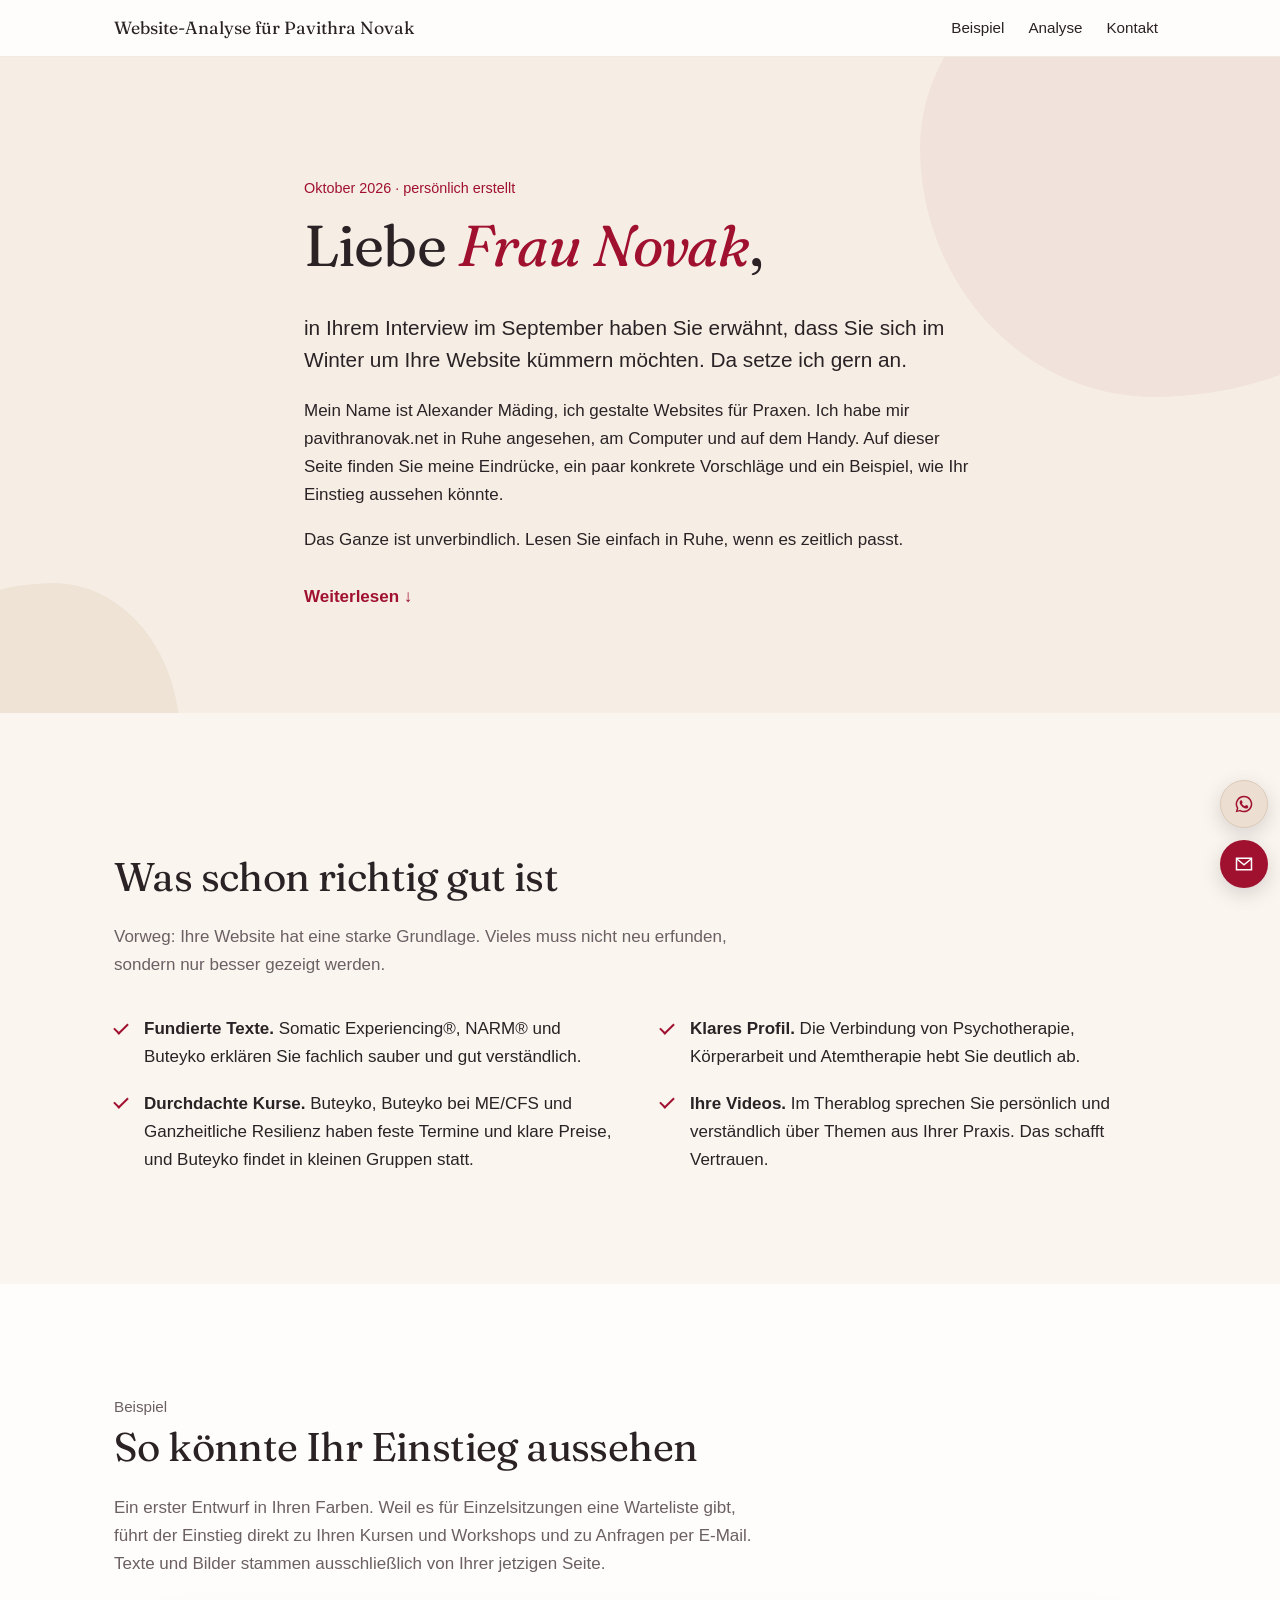
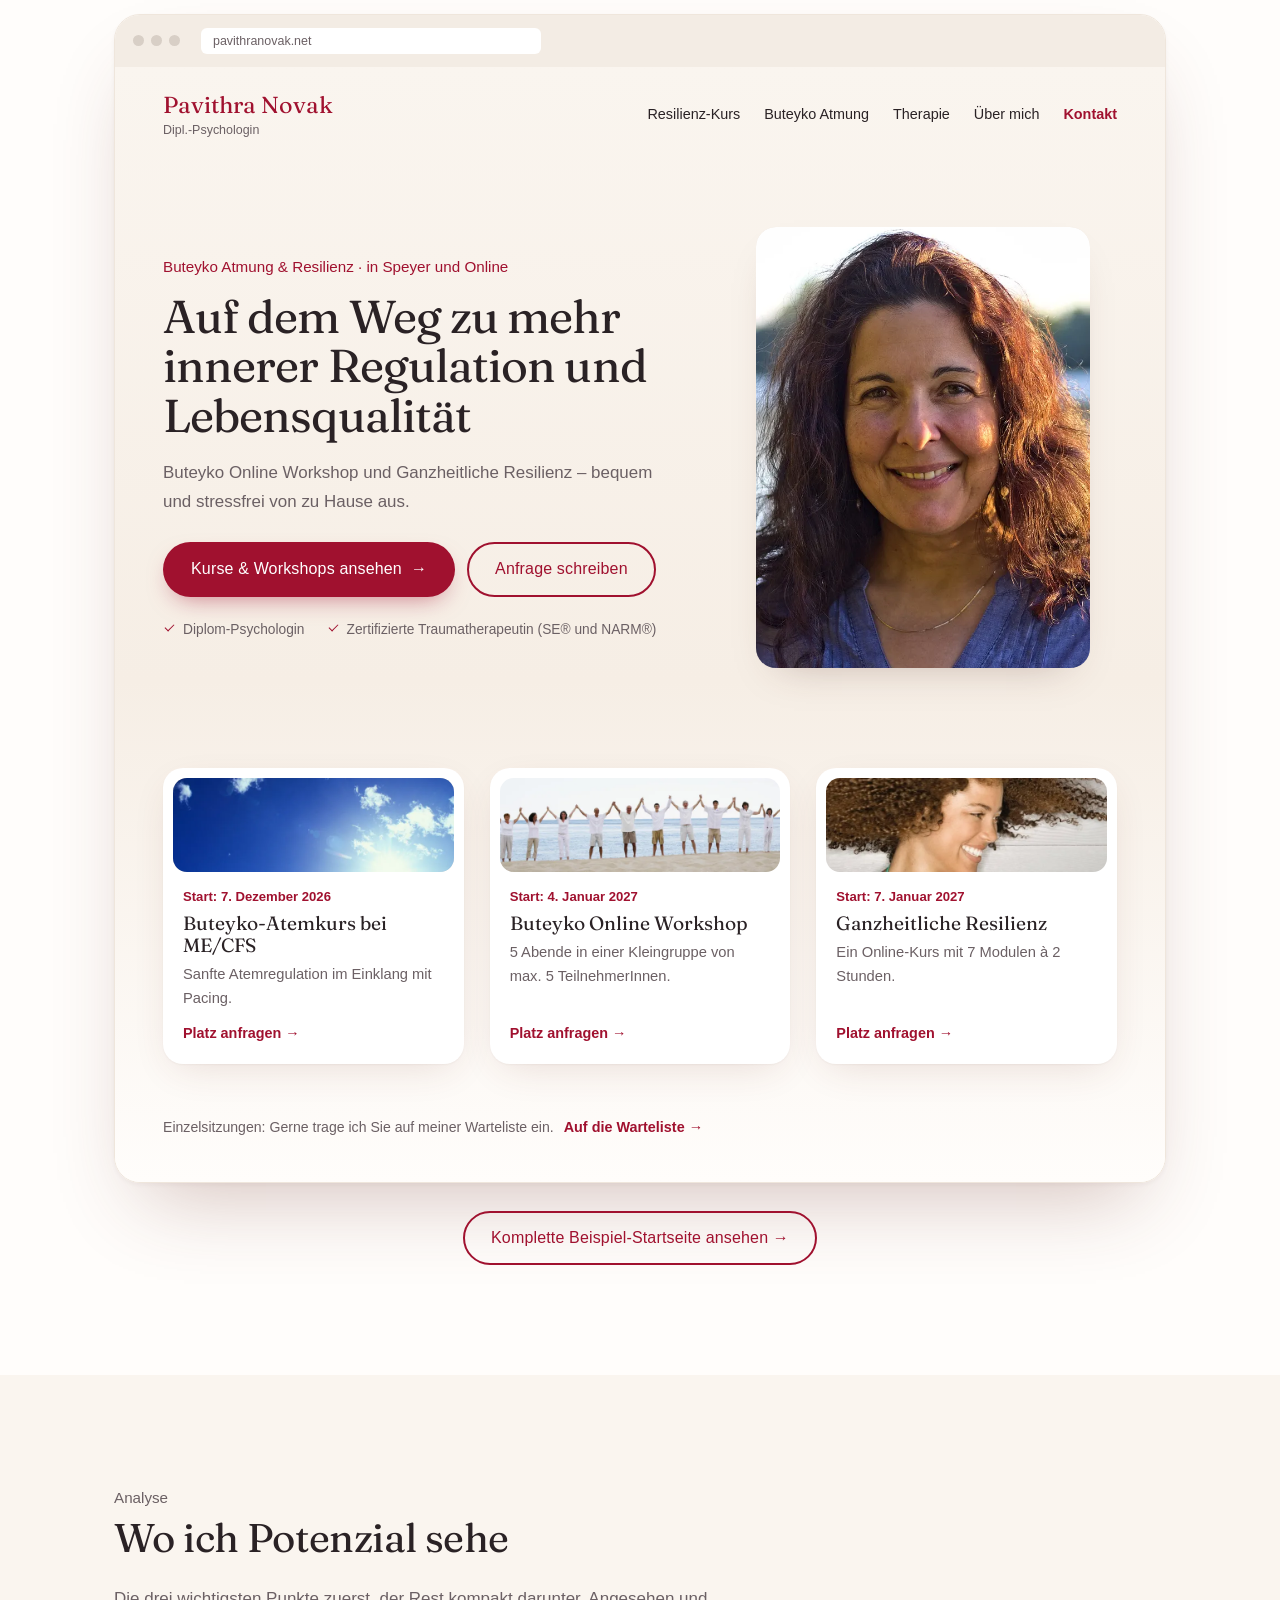
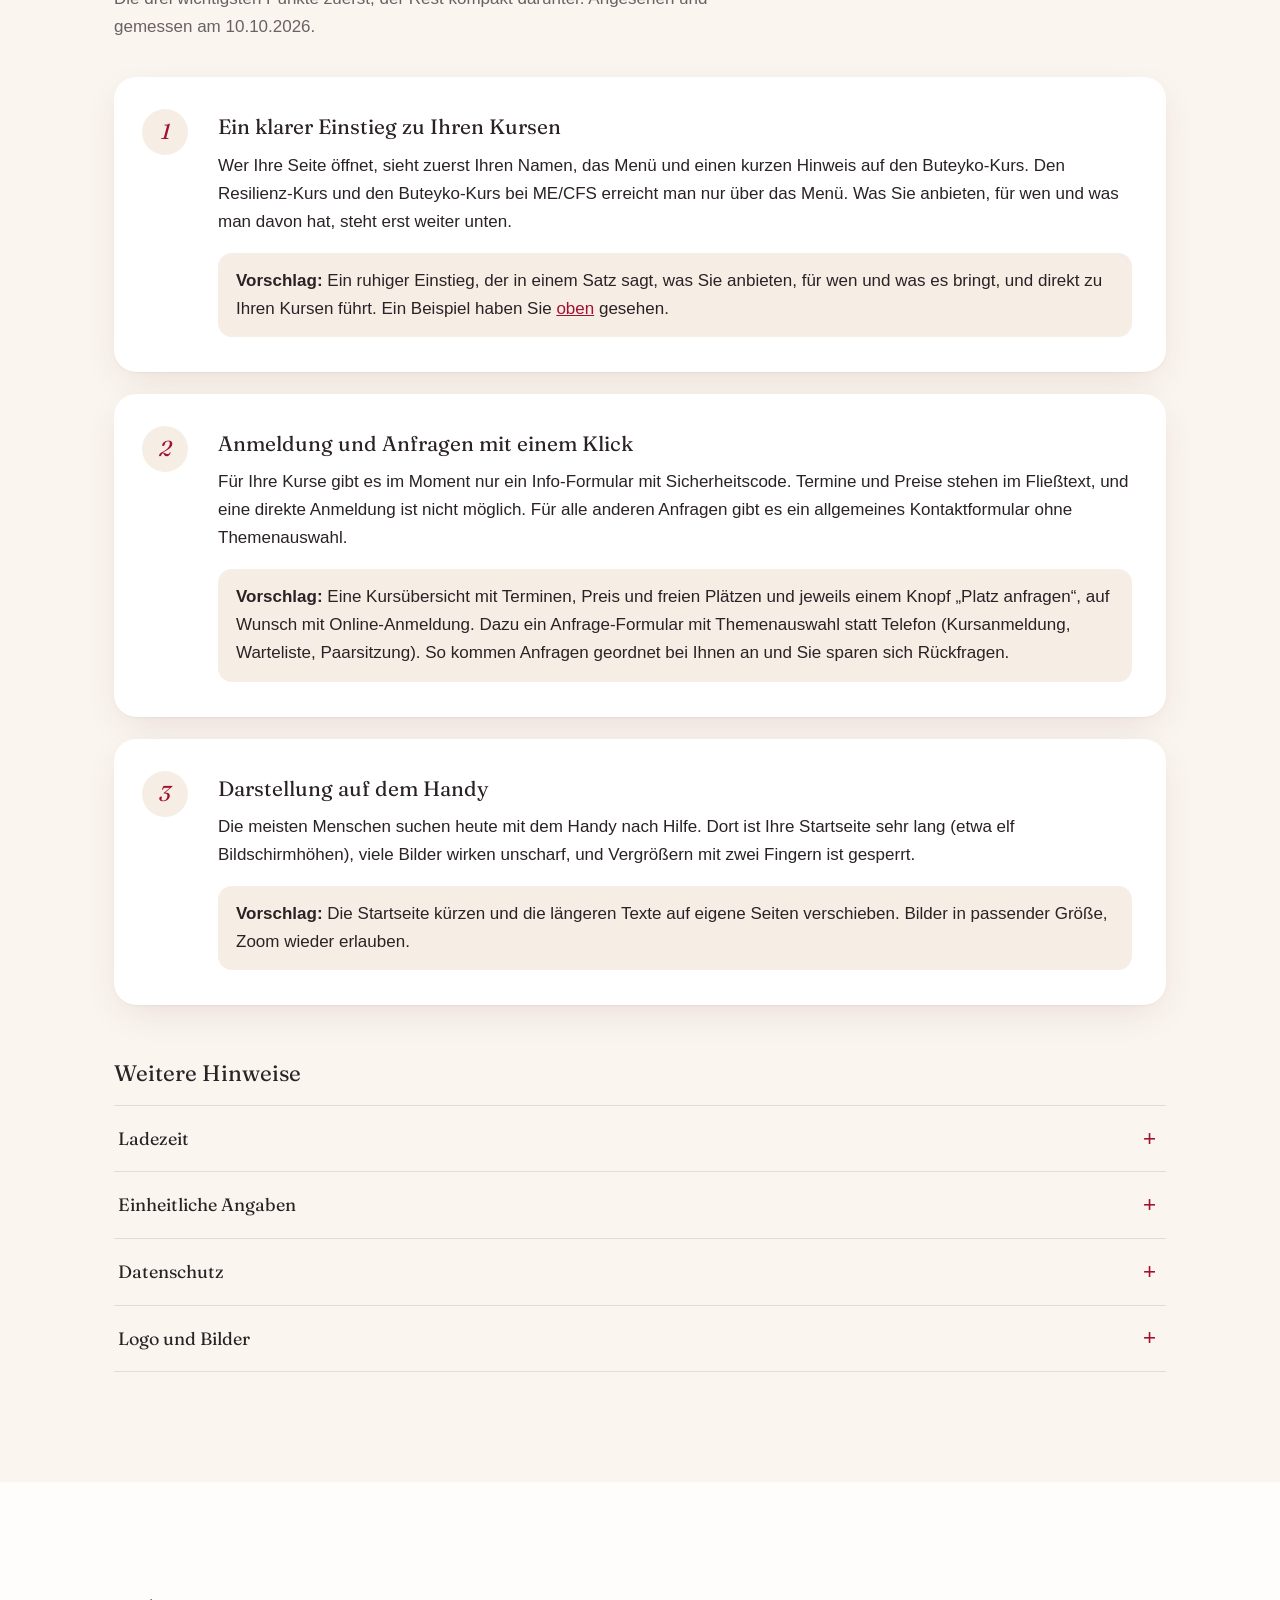
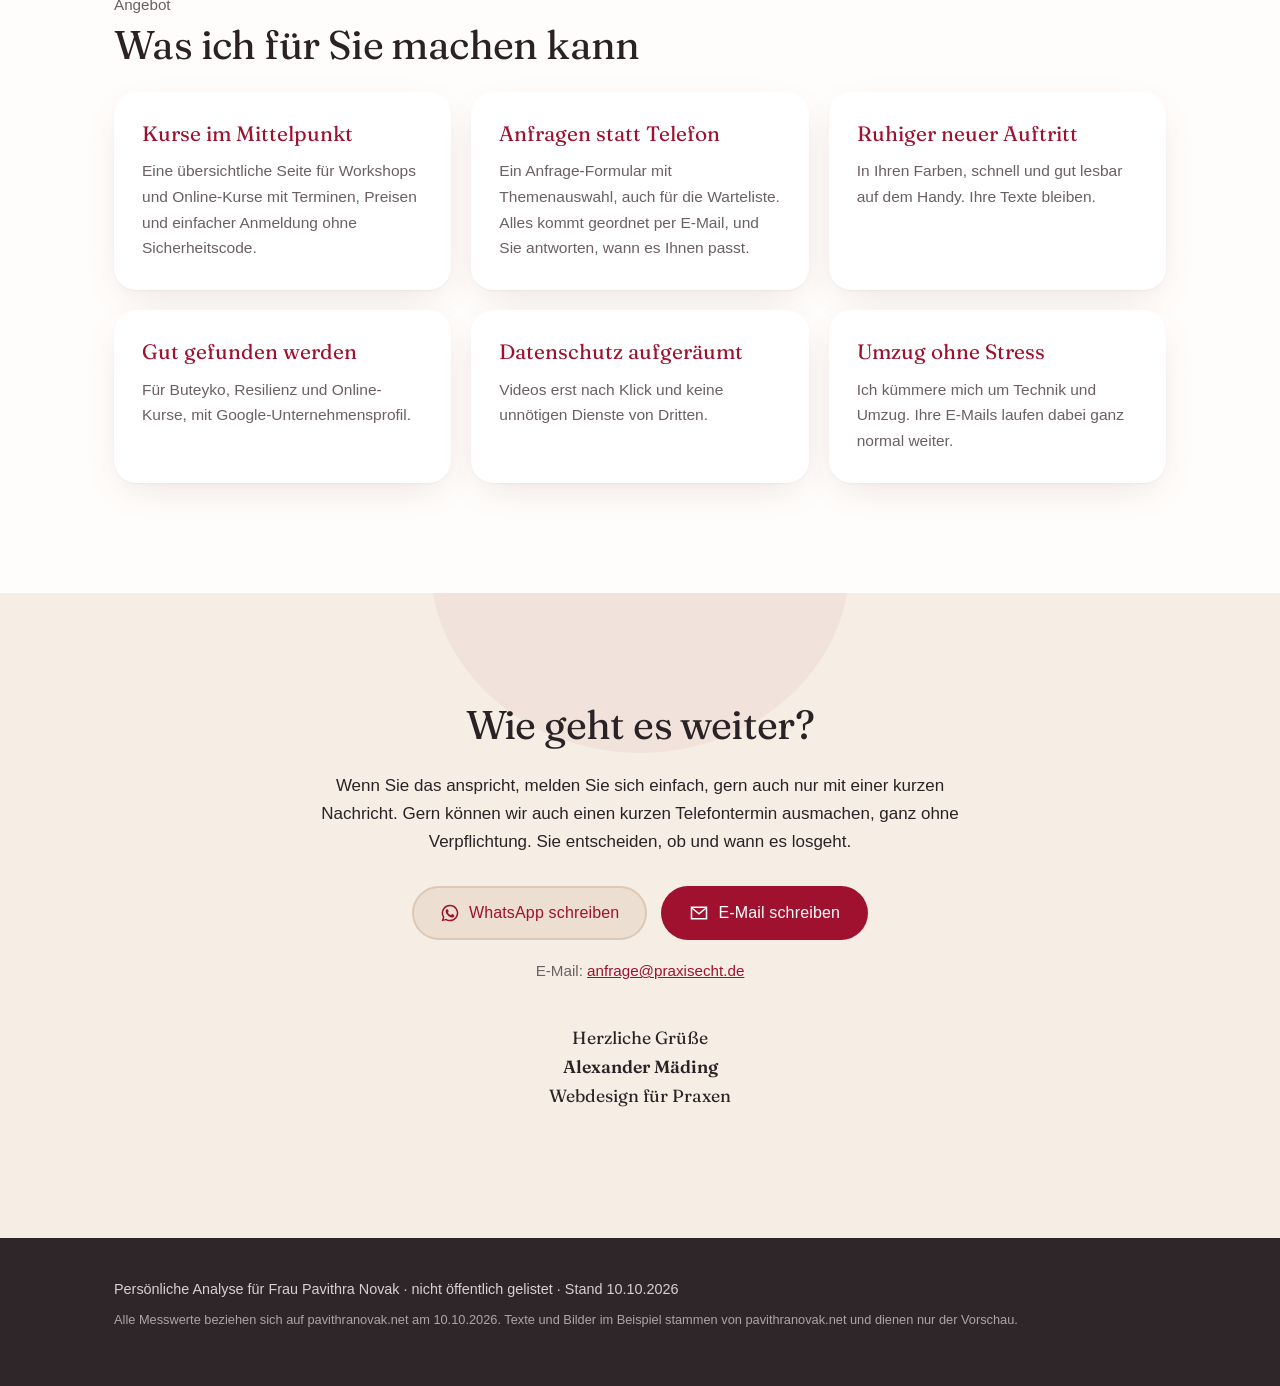
==== commit 12f6291d: "telefon raus, anfrageformular" ====
--- a/index.html
+++ b/index.html
@@ -169,8 +169,8 @@
         <span class="punkt-nr">2</span>
         <div>
           <h3>Anmeldung und Anfragen mit einem Klick</h3>
-          <p>Für Ihre Kurse gibt es im Moment nur ein Info-Formular mit Sicherheitscode. Termine und Preise stehen im Fließtext, und eine direkte Anmeldung ist nicht möglich. Auch die Telefonnummer lässt sich auf dem Handy nicht antippen.</p>
-          <p class="vorschlag"><b>Vorschlag:</b> Eine Kursübersicht mit Terminen, Preis und freien Plätzen und jeweils einem Knopf &bdquo;Platz anfragen&ldquo;, auf Wunsch mit Online-Anmeldung. Dazu ein einfacher Weg für Anfragen per E-Mail, inklusive Warteliste für Einzelsitzungen.</p>
+          <p>Für Ihre Kurse gibt es im Moment nur ein Info-Formular mit Sicherheitscode. Termine und Preise stehen im Fließtext, und eine direkte Anmeldung ist nicht möglich. Für alle anderen Anfragen gibt es ein allgemeines Kontaktformular ohne Themenauswahl.</p>
+          <p class="vorschlag"><b>Vorschlag:</b> Eine Kursübersicht mit Terminen, Preis und freien Plätzen und jeweils einem Knopf &bdquo;Platz anfragen&ldquo;, auf Wunsch mit Online-Anmeldung. Dazu ein Anfrage-Formular mit Themenauswahl statt Telefon (Kursanmeldung, Warteliste, Paarsitzung). So kommen Anfragen geordnet bei Ihnen an und Sie sparen sich Rückfragen.</p>
         </div>
       </article>
       <article class="punkt reveal">
@@ -223,7 +223,7 @@
       </div>
       <div class="kachel reveal">
         <h3>Anfragen statt Telefon</h3>
-        <p>Ein klares Anfrageformular, auch für die Warteliste. Weniger Anrufe auf dem AB und mehr Ruhe für Sie.</p>
+        <p>Ein Anfrage-Formular mit Themenauswahl, auch für die Warteliste. Alles kommt geordnet per E-Mail, und Sie antworten, wann es Ihnen passt.</p>
       </div>
       <div class="kachel reveal">
         <h3>Ruhiger neuer Auftritt</h3>
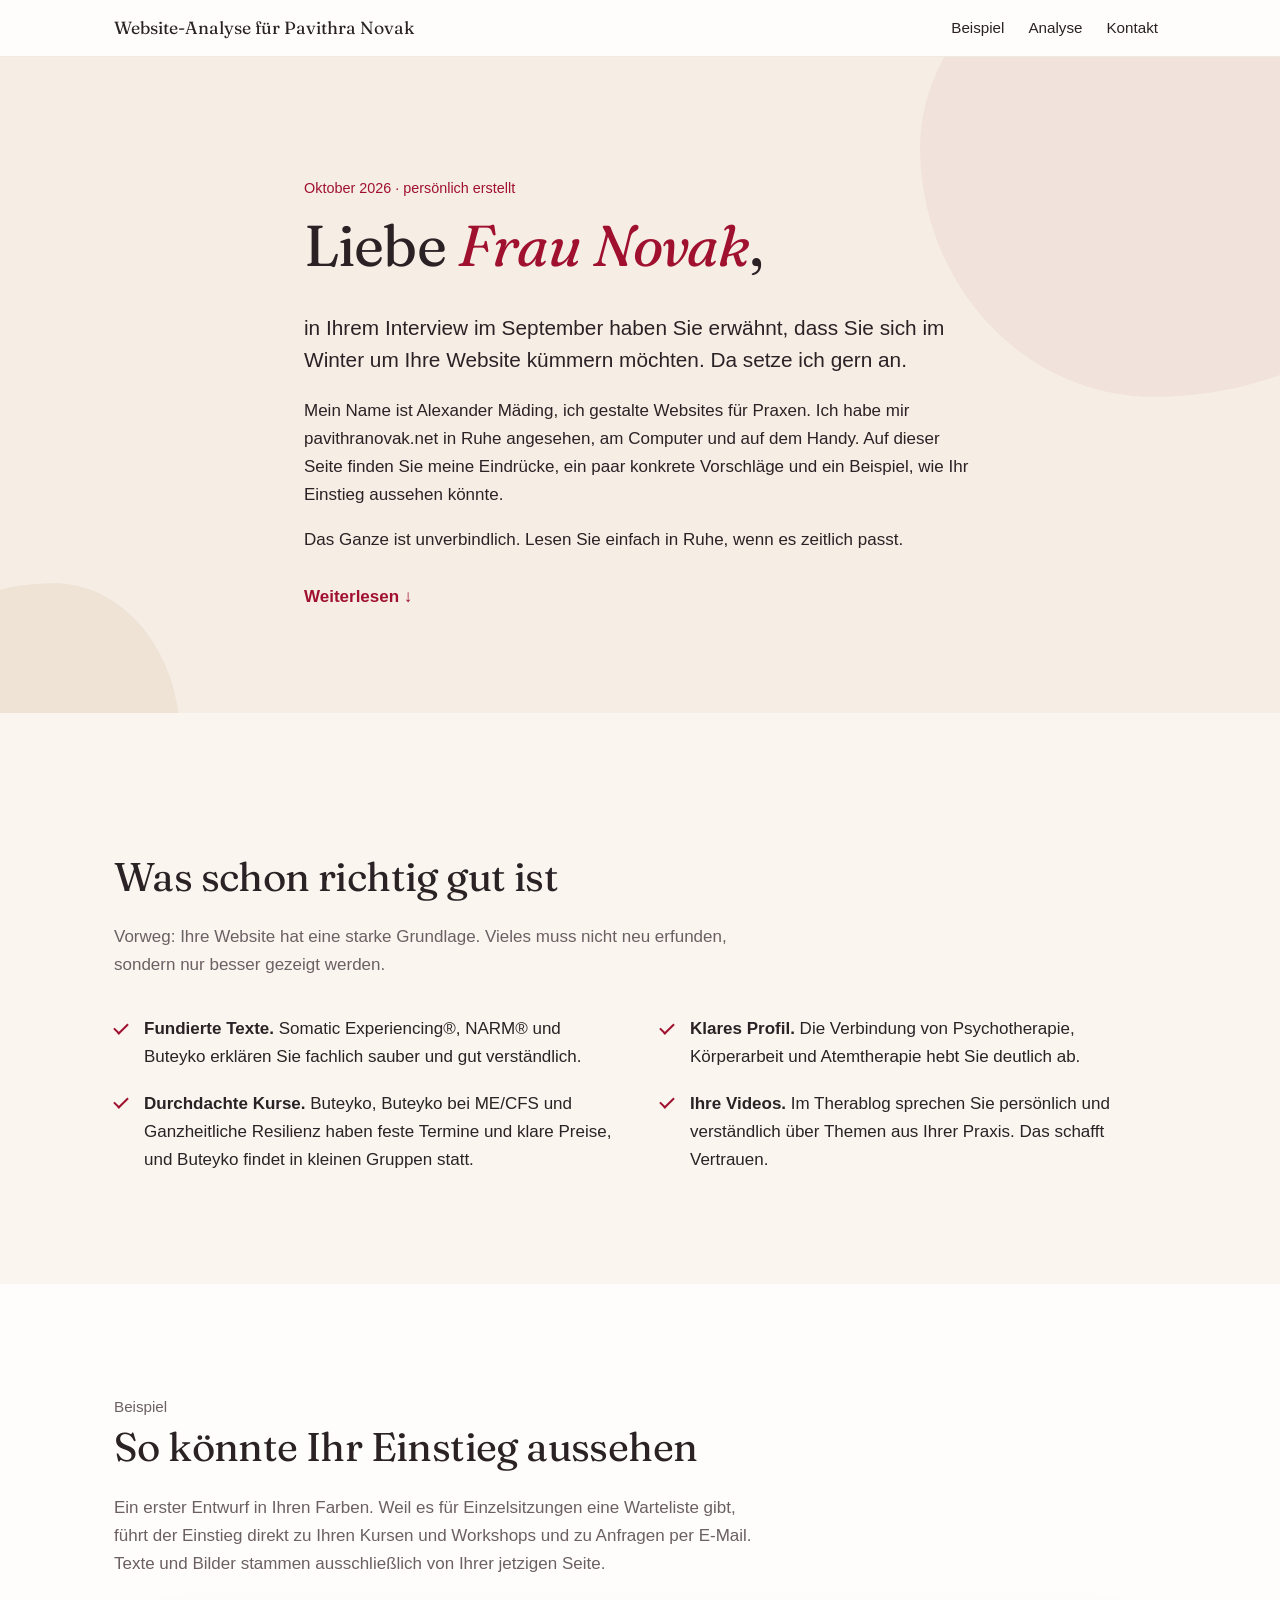
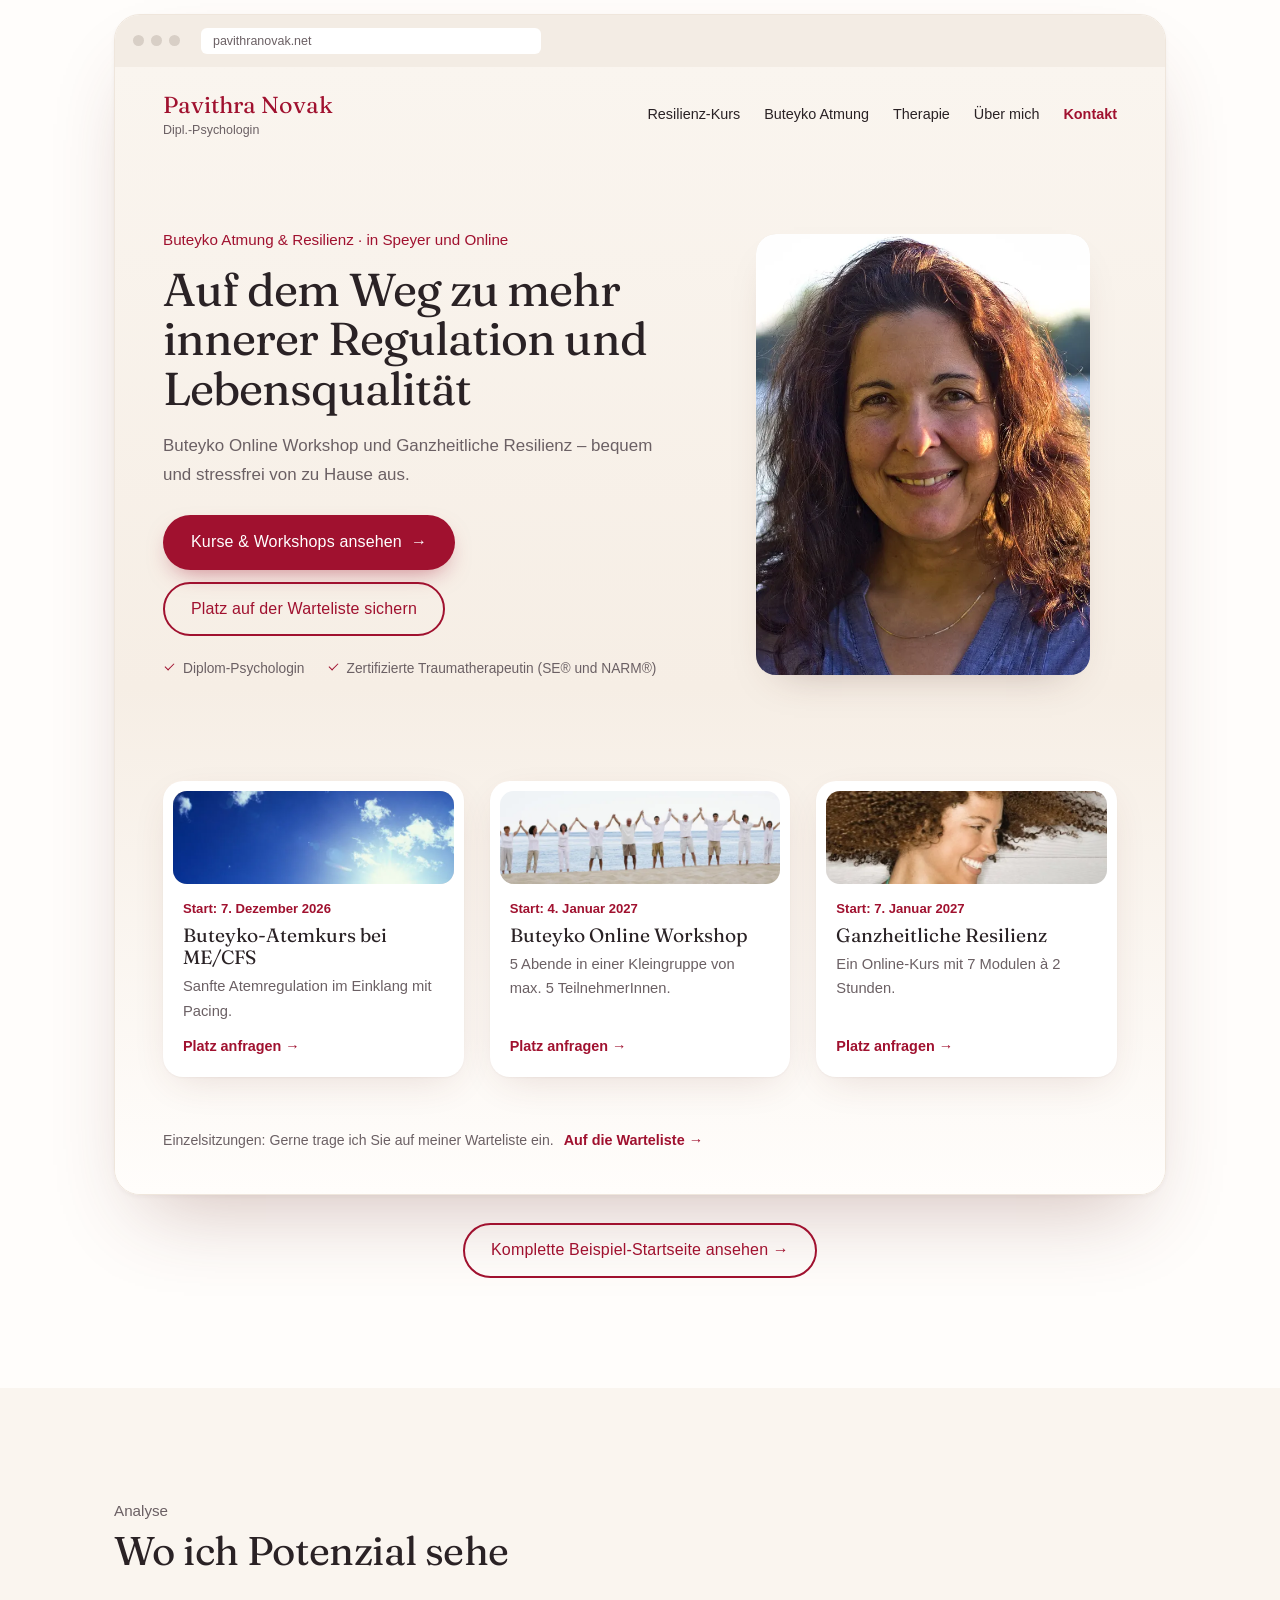
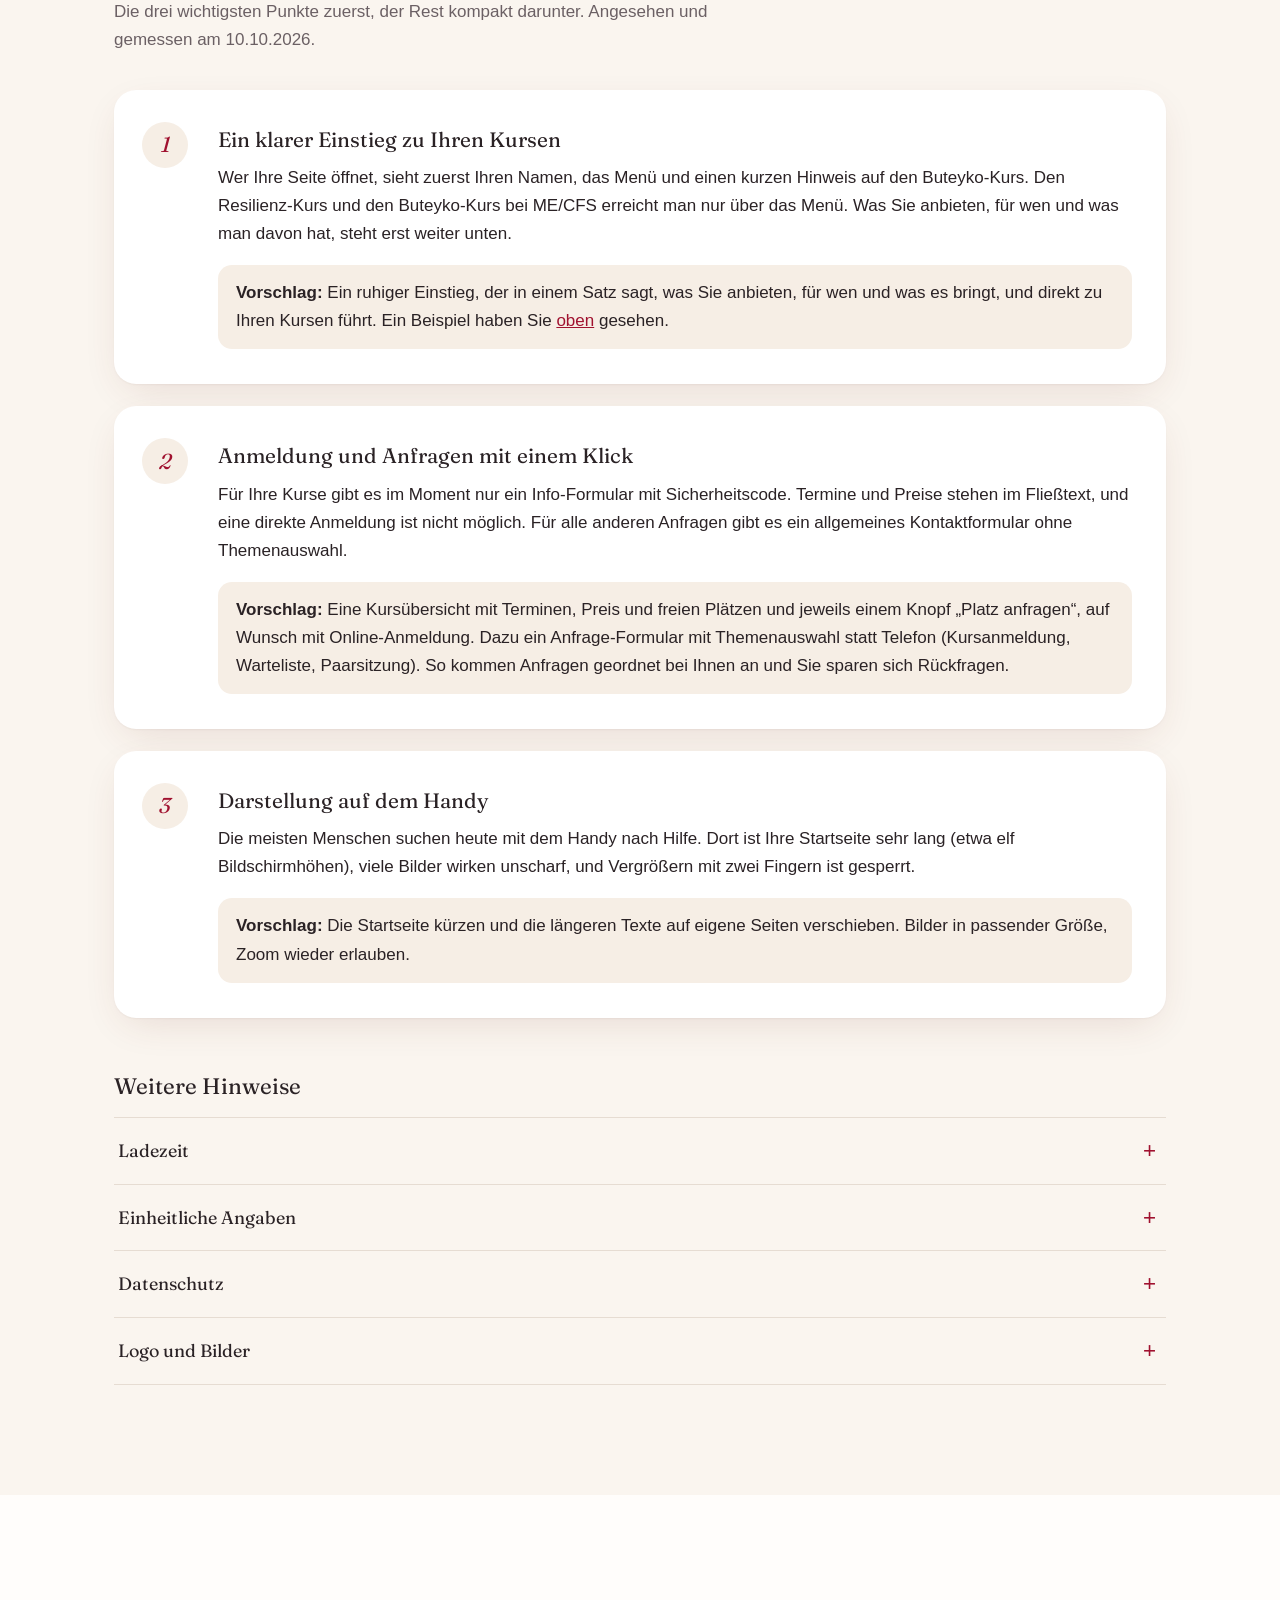
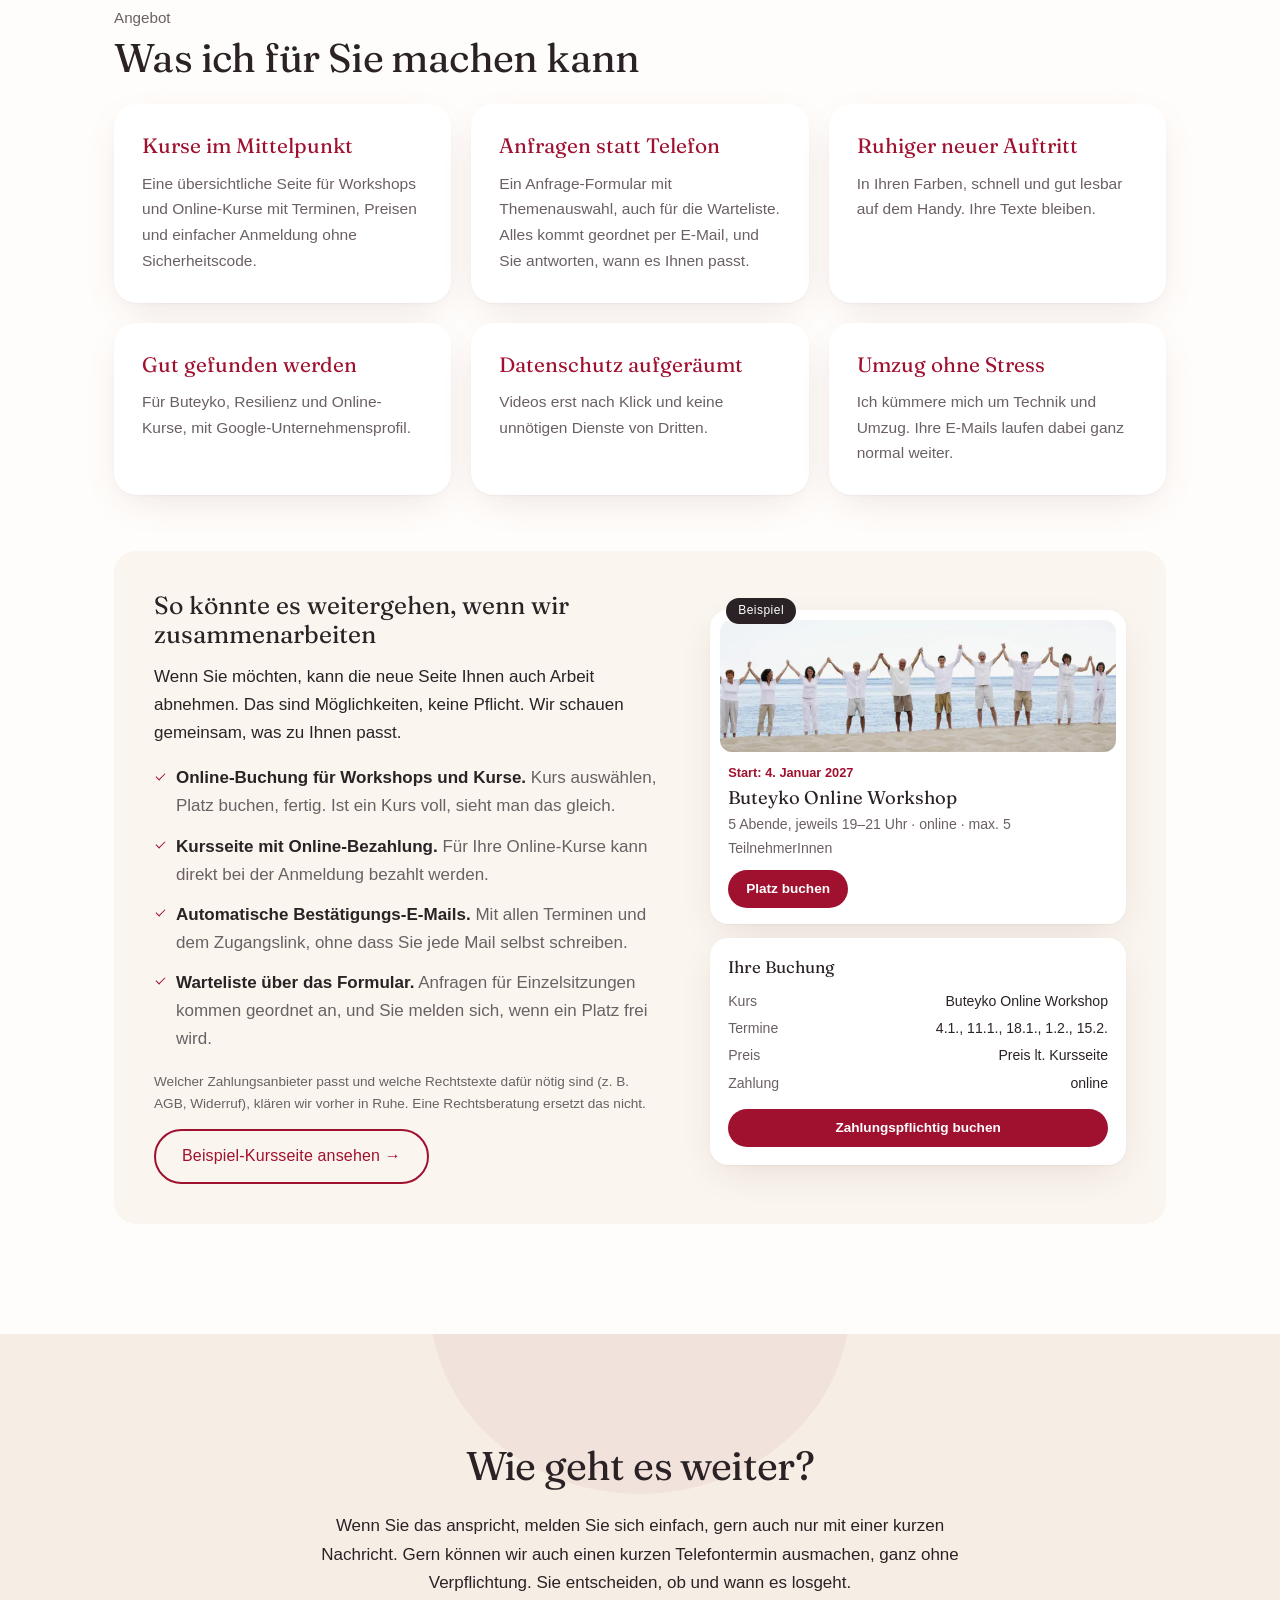
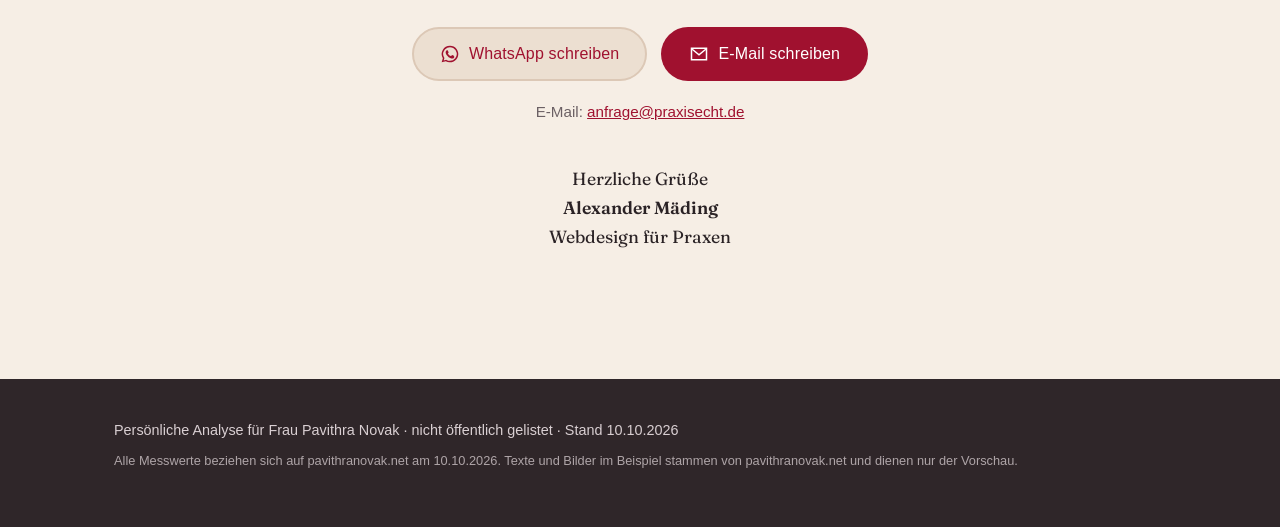
==== commit 7c2276e6: "buchung + kaufseite als ausblick, button text warteliste" ====
--- a/index.html
+++ b/index.html
@@ -92,7 +92,7 @@
             <p class="hero-sub">Buteyko Online Workshop und Ganzheitliche Resilienz &ndash; bequem und stressfrei von zu Hause aus.</p>
             <div class="hero-btns">
               <a href="#beispiel" class="btn btn-primaer" data-demo="kurse">Kurse &amp; Workshops ansehen</a>
-              <a href="#beispiel" class="btn btn-rahmen" data-demo="anfrage">Anfrage schreiben</a>
+              <a href="#beispiel" class="btn btn-rahmen" data-demo="anfrage">Platz auf der Warteliste sichern</a>
             </div>
             <ul class="hero-trust">
               <li>Diplom-Psychologin</li>
@@ -242,6 +242,47 @@
         <p>Ich kümmere mich um Technik und Umzug. Ihre E-Mails laufen dabei ganz normal weiter.</p>
       </div>
     </div>
+
+    <!-- Ausblick Buchung - nur Möglichkeiten, keine Preise -->
+    <div class="ausblick">
+      <div class="ausblick-text reveal">
+        <h3>So könnte es weitergehen, wenn wir zusammenarbeiten</h3>
+        <p>Wenn Sie möchten, kann die neue Seite Ihnen auch Arbeit abnehmen. Das sind Möglichkeiten, keine Pflicht. Wir schauen gemeinsam, was zu Ihnen passt.</p>
+        <ul class="ausblick-liste">
+          <li><b>Online-Buchung für Workshops und Kurse.</b> Kurs auswählen, Platz buchen, fertig. Ist ein Kurs voll, sieht man das gleich.</li>
+          <li><b>Kursseite mit Online-Bezahlung.</b> Für Ihre Online-Kurse kann direkt bei der Anmeldung bezahlt werden.</li>
+          <li><b>Automatische Bestätigungs-E-Mails.</b> Mit allen Terminen und dem Zugangslink, ohne dass Sie jede Mail selbst schreiben.</li>
+          <li><b>Warteliste über das Formular.</b> Anfragen für Einzelsitzungen kommen geordnet an, und Sie melden sich, wenn ein Platz frei wird.</li>
+        </ul>
+        <p class="ausblick-hinweis">Welcher Zahlungsanbieter passt und welche Rechtstexte dafür nötig sind (z. B. AGB, Widerruf), klären wir vorher in Ruhe. Eine Rechtsberatung ersetzt das nicht.</p>
+        <a class="btn btn-rahmen" href="startseite/kurs-buteyko/">Beispiel-Kursseite ansehen &rarr;</a>
+      </div>
+
+      <!-- kleines Mockup, Daten von ihrer Kursseite, Preis bewusst offen -->
+      <div class="mock reveal" role="img" aria-label="Beispiel: Kurs buchen und Zusammenfassung vor dem Bezahlen">
+        <span class="mock-label">Beispiel</span>
+        <div class="mock-kurs">
+          <picture class="mock-bild">
+            <source srcset="img/buteyko-workshop.webp" type="image/webp">
+            <img src="img/buteyko-workshop.jpg" width="920" height="230" alt="" loading="lazy">
+          </picture>
+          <span class="mock-datum">Start: 4. Januar 2027</span>
+          <strong class="mock-titel">Buteyko Online Workshop</strong>
+          <span class="mock-info">5 Abende, jeweils 19&ndash;21 Uhr &middot; online &middot; max. 5 TeilnehmerInnen</span>
+          <span class="mock-btn">Platz buchen</span>
+        </div>
+        <div class="mock-kasse">
+          <strong class="mock-kasse-titel">Ihre Buchung</strong>
+          <dl>
+            <dt>Kurs</dt><dd>Buteyko Online Workshop</dd>
+            <dt>Termine</dt><dd>4.1., 11.1., 18.1., 1.2., 15.2.</dd>
+            <dt>Preis</dt><dd>Preis lt. Kursseite</dd>
+            <dt>Zahlung</dt><dd>online</dd>
+          </dl>
+          <span class="mock-btn mock-btn-voll">Zahlungspflichtig buchen</span>
+        </div>
+      </div>
+    </div>
   </div>
 </section>
 
--- a/css/style.css
+++ b/css/style.css
@@ -303,6 +303,91 @@
 }
 .kachel h3 { color: var(--bordeaux); font-size: 1.3rem; }
 .kachel p { color: var(--grau); font-size: .97rem; }
+
+/* Ausblick Buchung + kleines Mockup */
+.ausblick {
+  display: grid;
+  grid-template-columns: 1.1fr .9fr;
+  gap: 48px;
+  align-items: center;
+  margin-top: 56px;
+  padding: 40px;
+  background: var(--beige-hell);
+  border-radius: var(--radius);
+}
+.ausblick h3 { font-size: 1.55rem; }
+.ausblick-liste { list-style: none; margin: 0 0 18px; padding: 0; }
+.ausblick-liste li {
+  position: relative;
+  padding-left: 22px;
+  margin-bottom: 12px;
+  color: var(--grau);
+}
+.ausblick-liste li::before {
+  content: "";
+  position: absolute;
+  left: 2px;
+  top: .5em;
+  width: 9px;
+  height: 5px;
+  border-left: 1.5px solid var(--bordeaux);
+  border-bottom: 1.5px solid var(--bordeaux);
+  transform: rotate(-45deg);
+}
+.ausblick-liste b { color: var(--text); font-weight: 600; }
+.ausblick-hinweis { font-size: .85rem; color: var(--grau); }
+.ausblick .btn { white-space: normal; text-align: center; }
+
+.mock {
+  position: relative;
+  display: grid;
+  gap: 14px;
+  font-size: .88rem;
+}
+.mock-label {
+  position: absolute;
+  top: -12px;
+  left: 16px;
+  z-index: 1;
+  padding: 3px 12px;
+  border-radius: 20px;
+  background: var(--text);
+  color: #fff;
+  font-size: .75rem;
+  letter-spacing: .04em;
+}
+.mock-kurs, .mock-kasse {
+  background: #fff;
+  border-radius: 18px;
+  box-shadow: var(--schatten);
+  padding: 10px 10px 16px;
+}
+.mock-kurs > *:not(.mock-bild) { display: block; margin: 0 8px; }
+.mock-bild { display: block; aspect-ratio: 3 / 1; border-radius: 12px; overflow: hidden; margin-bottom: 10px; }
+.mock-bild img { width: 100%; height: 100%; object-fit: cover; display: block; }
+.mock-datum { color: var(--bordeaux); font-weight: 600; font-size: .8rem; }
+.mock-titel { font-family: var(--serif); font-weight: normal; font-size: 1.15rem; margin: 2px 0 2px; }
+.mock-info { color: var(--grau); margin-bottom: 10px !important; }
+.mock-btn {
+  display: inline-block !important;
+  padding: 8px 18px;
+  border-radius: 30px;
+  background: var(--bordeaux);
+  color: #fff;
+  font-weight: 600;
+  font-size: .85rem;
+}
+.mock-kasse { padding: 16px 18px 18px; }
+.mock-kasse-titel { display: block; font-family: var(--serif); font-weight: normal; font-size: 1.05rem; margin-bottom: 8px; }
+.mock-kasse dl {
+  display: grid;
+  grid-template-columns: auto 1fr;
+  gap: 4px 14px;
+  margin: 0 0 14px;
+}
+.mock-kasse dt { color: var(--grau); }
+.mock-kasse dd { margin: 0; text-align: right; }
+.mock-btn-voll { display: block !important; text-align: center; }
 
 /* ---------- Beispiel - Browserfenster ---------- */
 .browser {
@@ -702,6 +787,8 @@
 }
 
 @media (max-width: 960px) {
+  .ausblick { grid-template-columns: 1fr; gap: 36px; padding: 32px 24px; }
+  .mock { max-width: 460px; }
   .hero { padding: 40px 28px; gap: 24px; }
   .demo-nav { padding: 20px 28px; }
   .demo-menu { gap: 16px; font-size: .85rem; }
@@ -749,6 +836,8 @@
 
 /* Handy hoch */
 @media (max-width: 720px) {
+  .ausblick { padding: 28px 18px; margin-top: 40px; }
+  .ausblick .btn { width: 100%; }
   body { font-size: 16px; }
   .wrap { padding: 0 18px; }
   .hide-sm { display: none; }
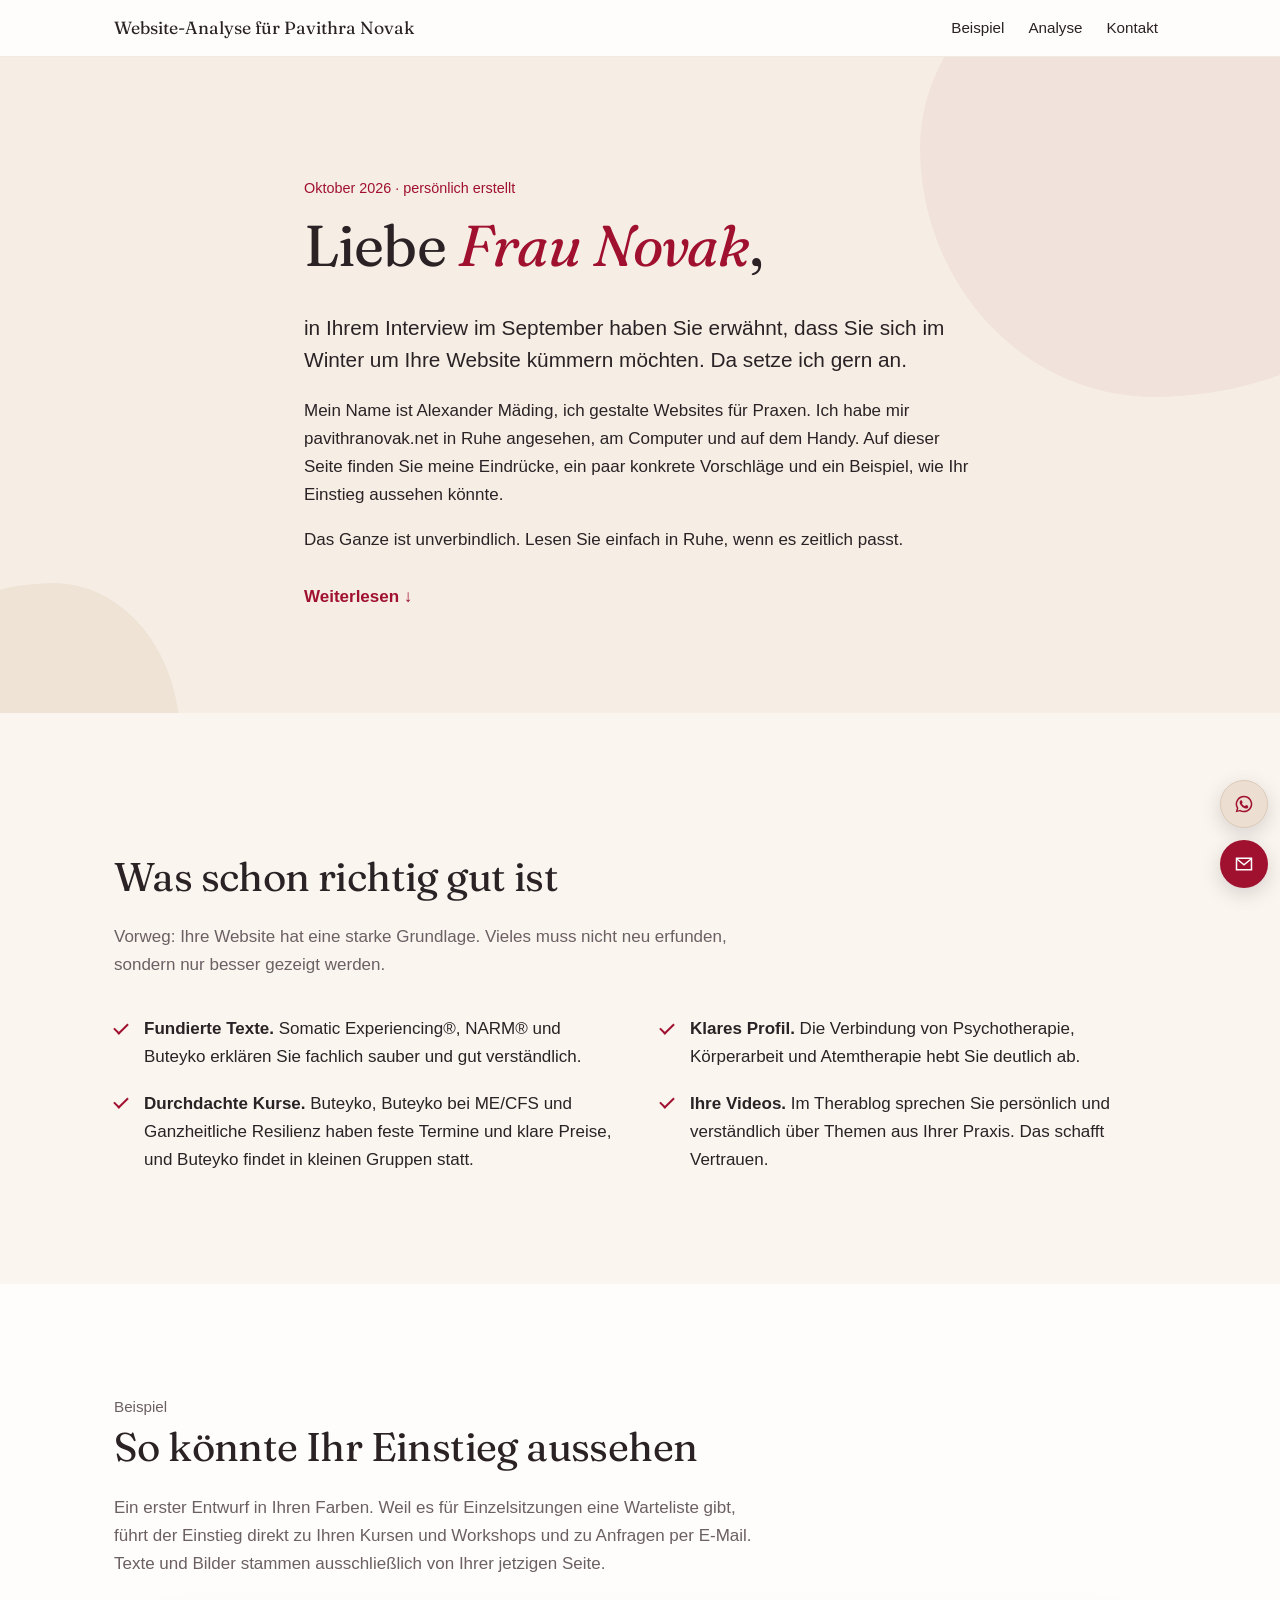
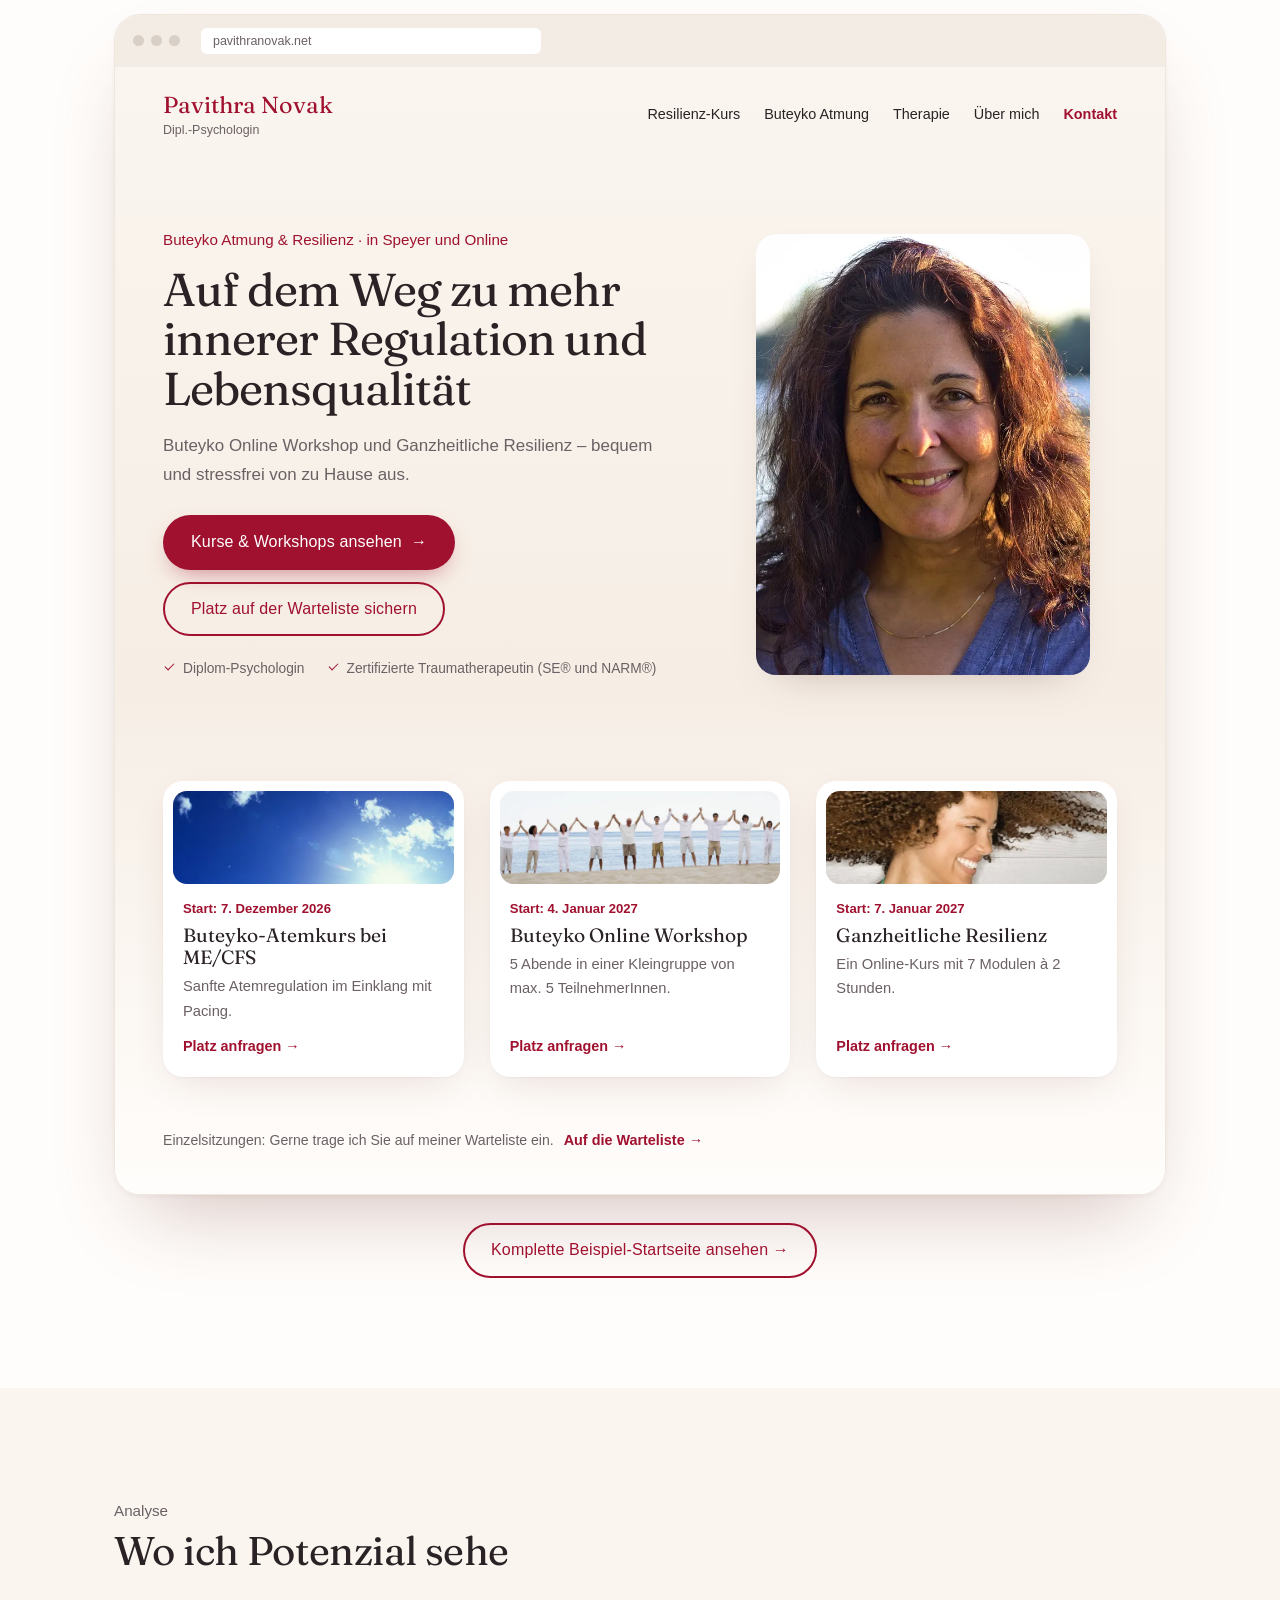
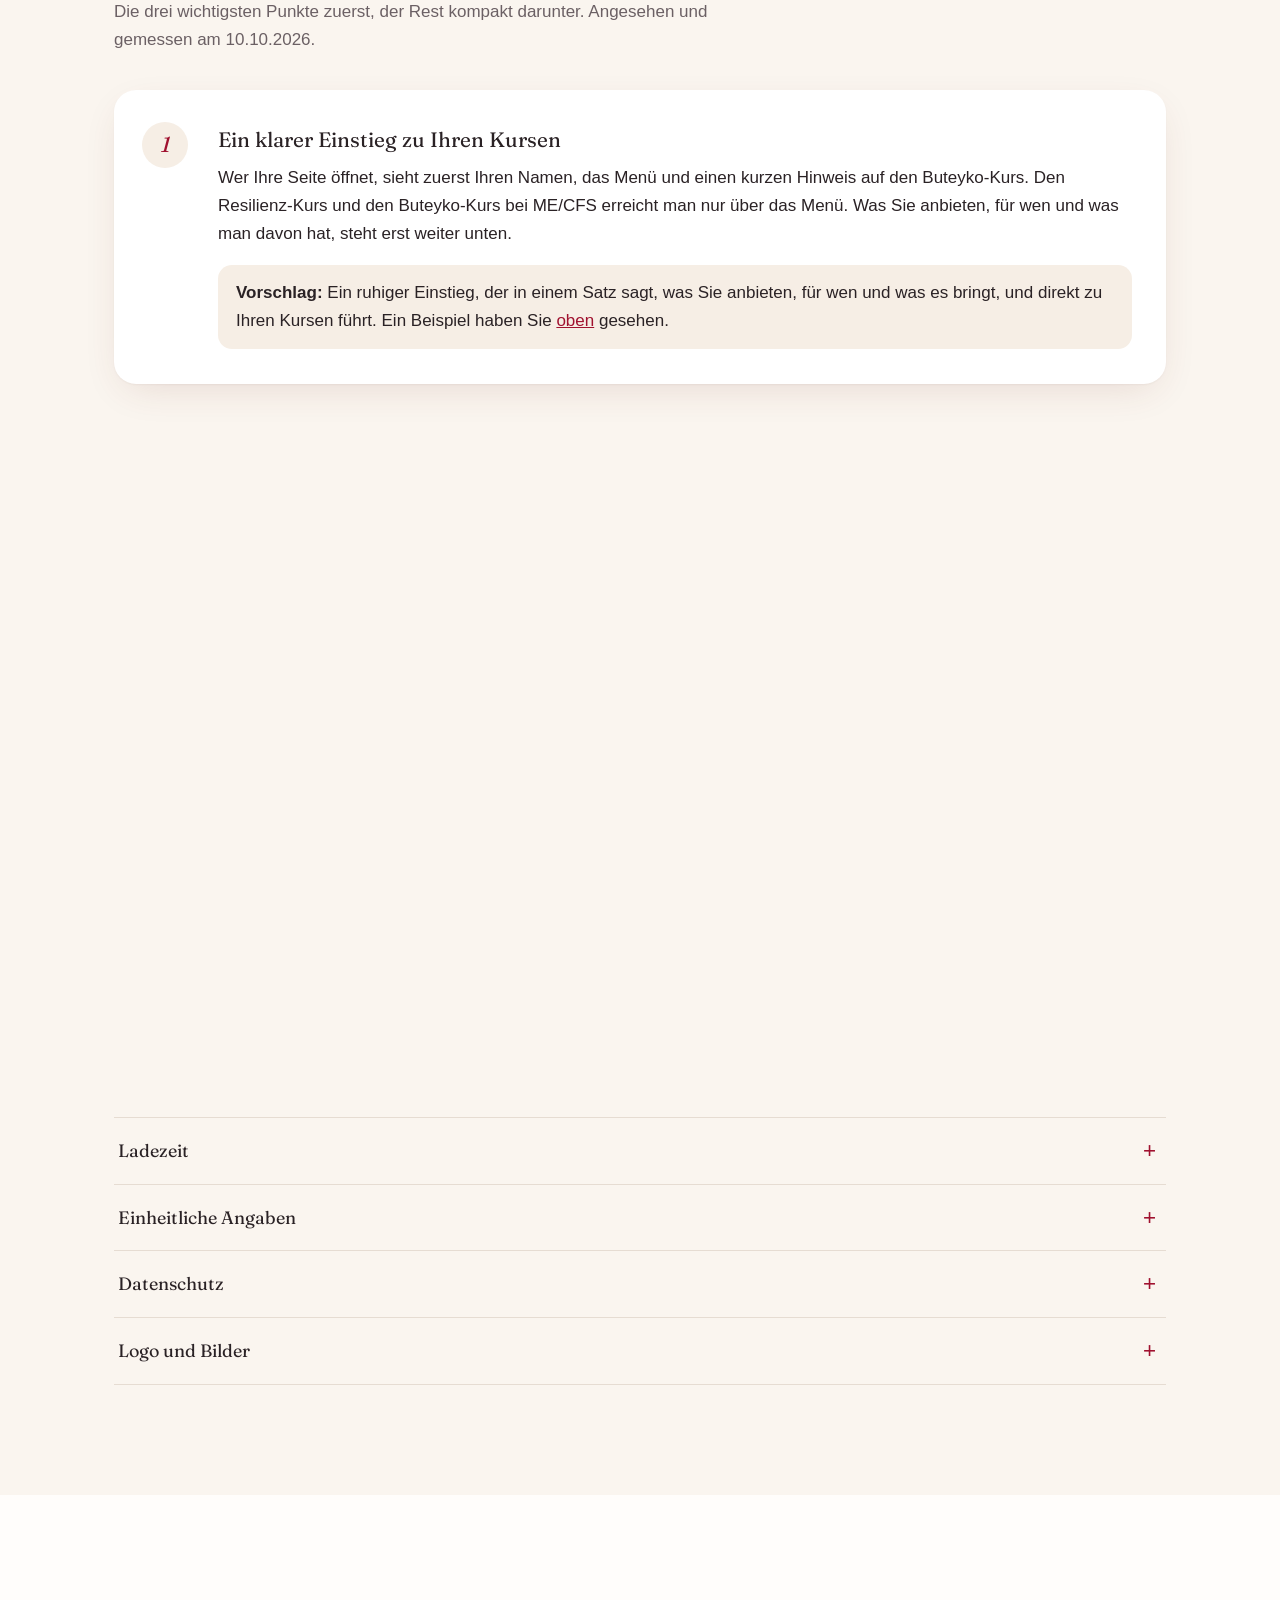
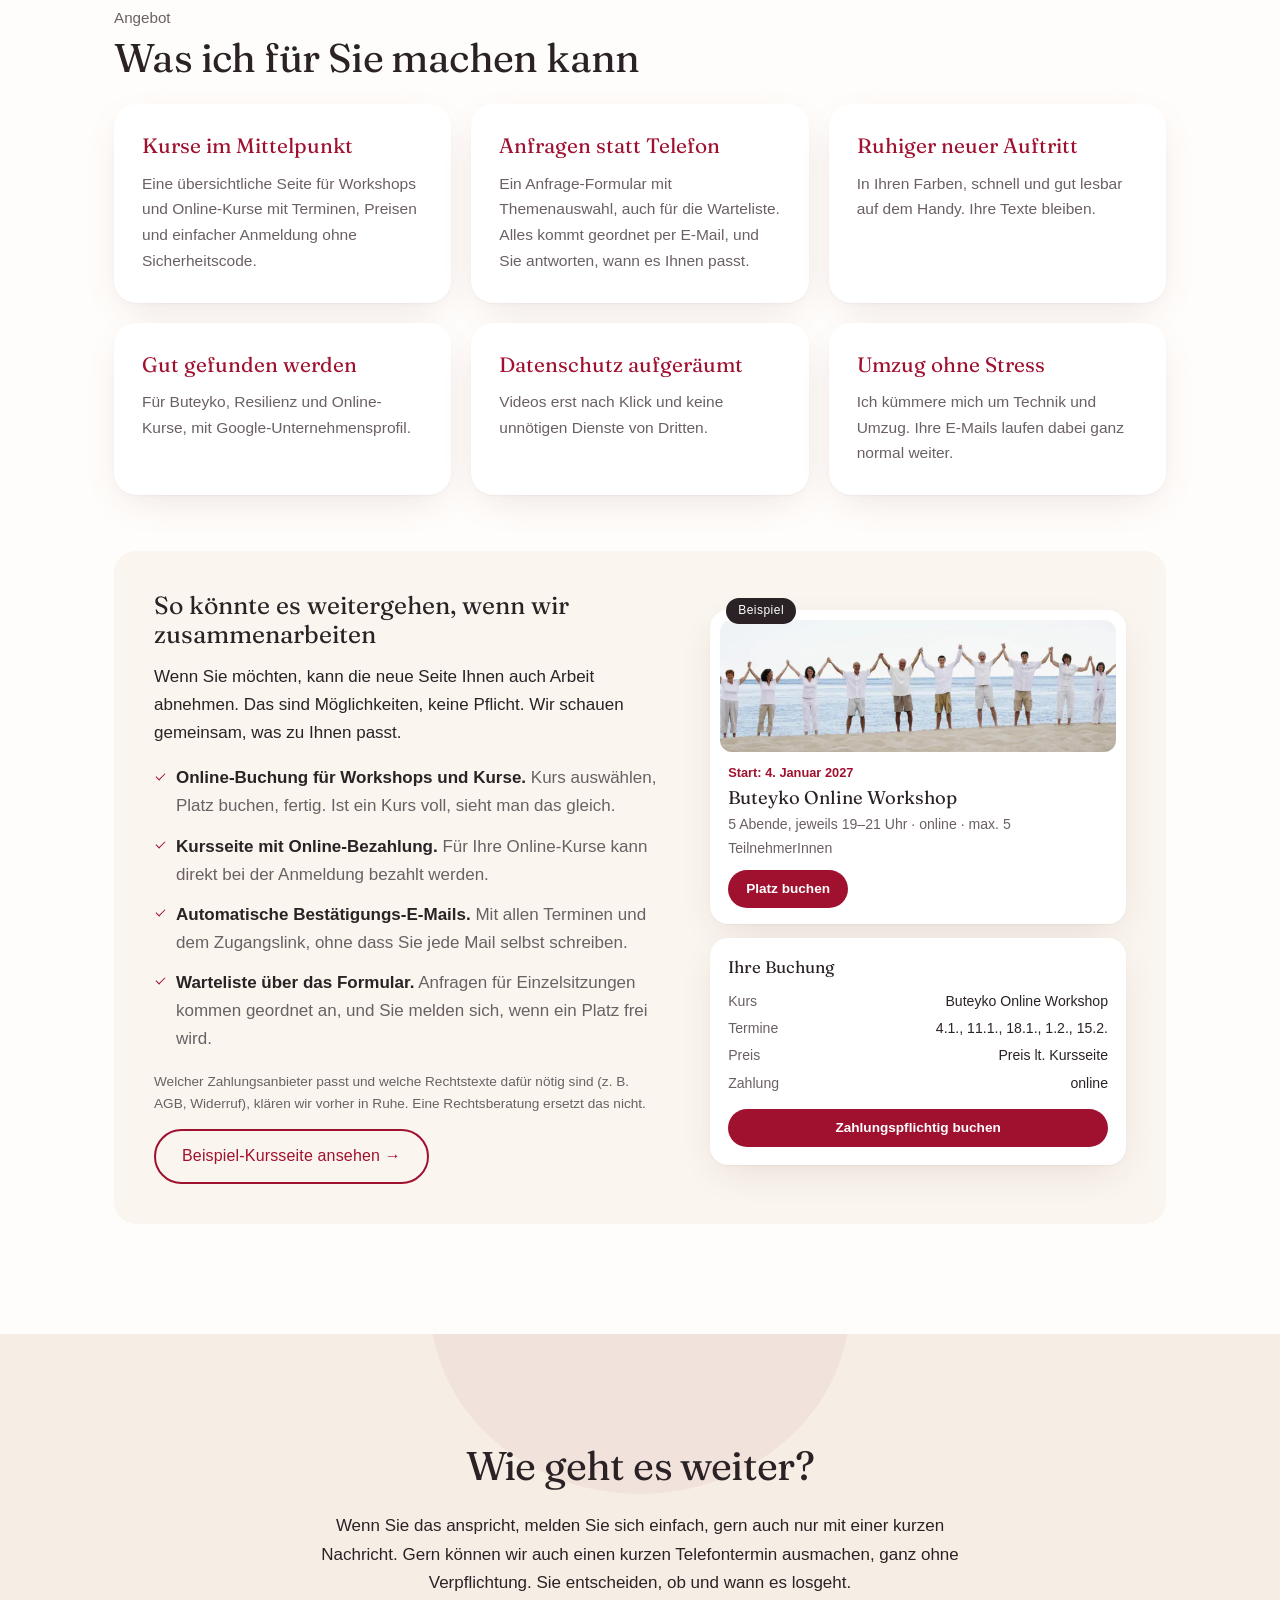
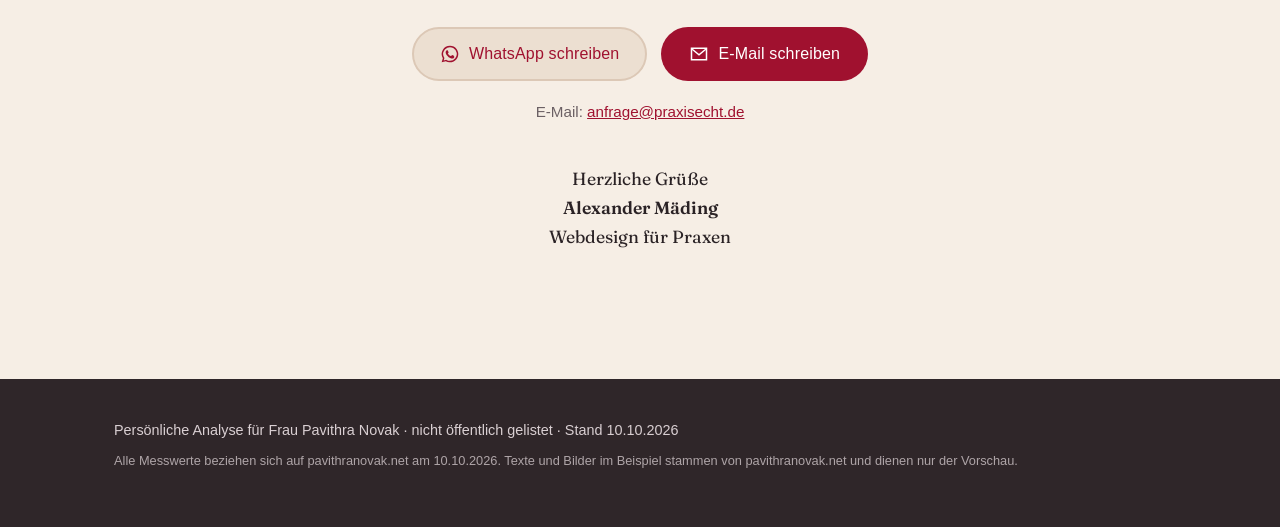
==== commit 21b7681d: "hero portrait handy klein und oben" ====
--- a/index.html
+++ b/index.html
@@ -87,7 +87,14 @@
         <!-- Hero - Bild rechts, auf Handy drunter -->
         <div class="hero">
           <div class="hero-text">
-            <p class="hero-ort">Buteyko Atmung &amp; Resilienz &middot; in Speyer und Online</p>
+            <div class="hero-kopf">
+              <!-- Nachtrag: auf dem Handy kleines rundes Foto oben statt großem unten -->
+              <picture class="hero-mini">
+                <source srcset="img/novak-portrait.webp" type="image/webp">
+                <img src="img/novak-portrait.jpg" width="600" height="847" alt="" loading="lazy">
+              </picture>
+              <p class="hero-ort">Buteyko Atmung &amp; Resilienz &middot; in Speyer und Online</p>
+            </div>
             <h3 class="hero-titel">Auf dem Weg zu mehr innerer Regulation und Lebensqualität</h3>
             <p class="hero-sub">Buteyko Online Workshop und Ganzheitliche Resilienz &ndash; bequem und stressfrei von zu Hause aus.</p>
             <div class="hero-btns">
--- a/css/style.css
+++ b/css/style.css
@@ -511,6 +511,16 @@
   transform: rotate(-45deg);
 }
 
+/* kleines rundes Foto - nur Handy */
+.hero-mini { display: none; }
+.hero-mini img {
+  display: block;
+  width: 100%;
+  height: 100%;
+  object-fit: cover;
+  object-position: 50% 28%; /* Gesicht mittig */
+}
+
 /* Foto - schlicht, leicht gerundet */
 .hero-bild { display: flex; justify-content: center; }
 .bogen {
@@ -566,6 +576,7 @@
   transition: transform .8s ease;
 }
 .demo-bild img[src*="me-cfs"] { object-position: 75% 60%; } /* Sonne mit drin */
+.demo-bild img[src*="resilienz"] { object-position: 55% 40%; }
 .demo-kachel:hover .demo-bild img { transform: scale(1.04); }
 .demo-datum {
   font-size: .82rem;
@@ -862,6 +873,20 @@
   .hero-btns .btn { flex: 1 1 auto; white-space: normal; text-align: center; }
   /* Foto kleiner, damit es früher kommt */
   .bogen { width: 100%; max-width: 220px; aspect-ratio: 4 / 5; border-radius: 16px; }
+  /* großes Foto weg, dafür klein + rund oben neben der Ortszeile */
+  .hero-bild { display: none; }
+  .hero-kopf { display: flex; align-items: center; gap: 14px; margin-bottom: 14px; }
+  .hero-kopf .hero-ort { margin: 0; font-size: .9rem; line-height: 1.4; }
+  .hero-mini {
+    display: block;
+    flex: none;
+    width: 92px;
+    height: 92px;
+    border-radius: 50%;
+    overflow: hidden;
+    background: var(--beige-2);
+    box-shadow: 0 8px 22px -10px rgba(90,50,40,.45);
+  }
 
   .demo-kacheln { padding: 28px 18px; }
   .demo-warteliste { padding: 0 18px 24px; }
@@ -898,7 +923,7 @@
 @media (max-width: 480px) {
   .demo-kachel { display: flex; padding: 10px 10px 16px; }
   .demo-kachel > *:not(.demo-bild) { margin: 0 8px; }
-  .demo-bild { aspect-ratio: 3 / 1; min-height: 0; margin-bottom: 12px; }
+  .demo-bild { aspect-ratio: 2 / 1; min-height: 0; margin-bottom: 12px; } /* Nachtrag: 3:1 wirkte gequetscht */
 }
 
 /* Nachtrag 10.10. - iPhone SE / 320px (alles an einer Stelle) */
@@ -918,7 +943,6 @@
   section[id] { scroll-margin-top: 0; }
   .wrap { padding-right: 72px; }
   .intro { padding: 40px 0; }
-  .bogen { max-width: 220px; }
 }
 
 @media (prefers-reduced-motion: reduce) {
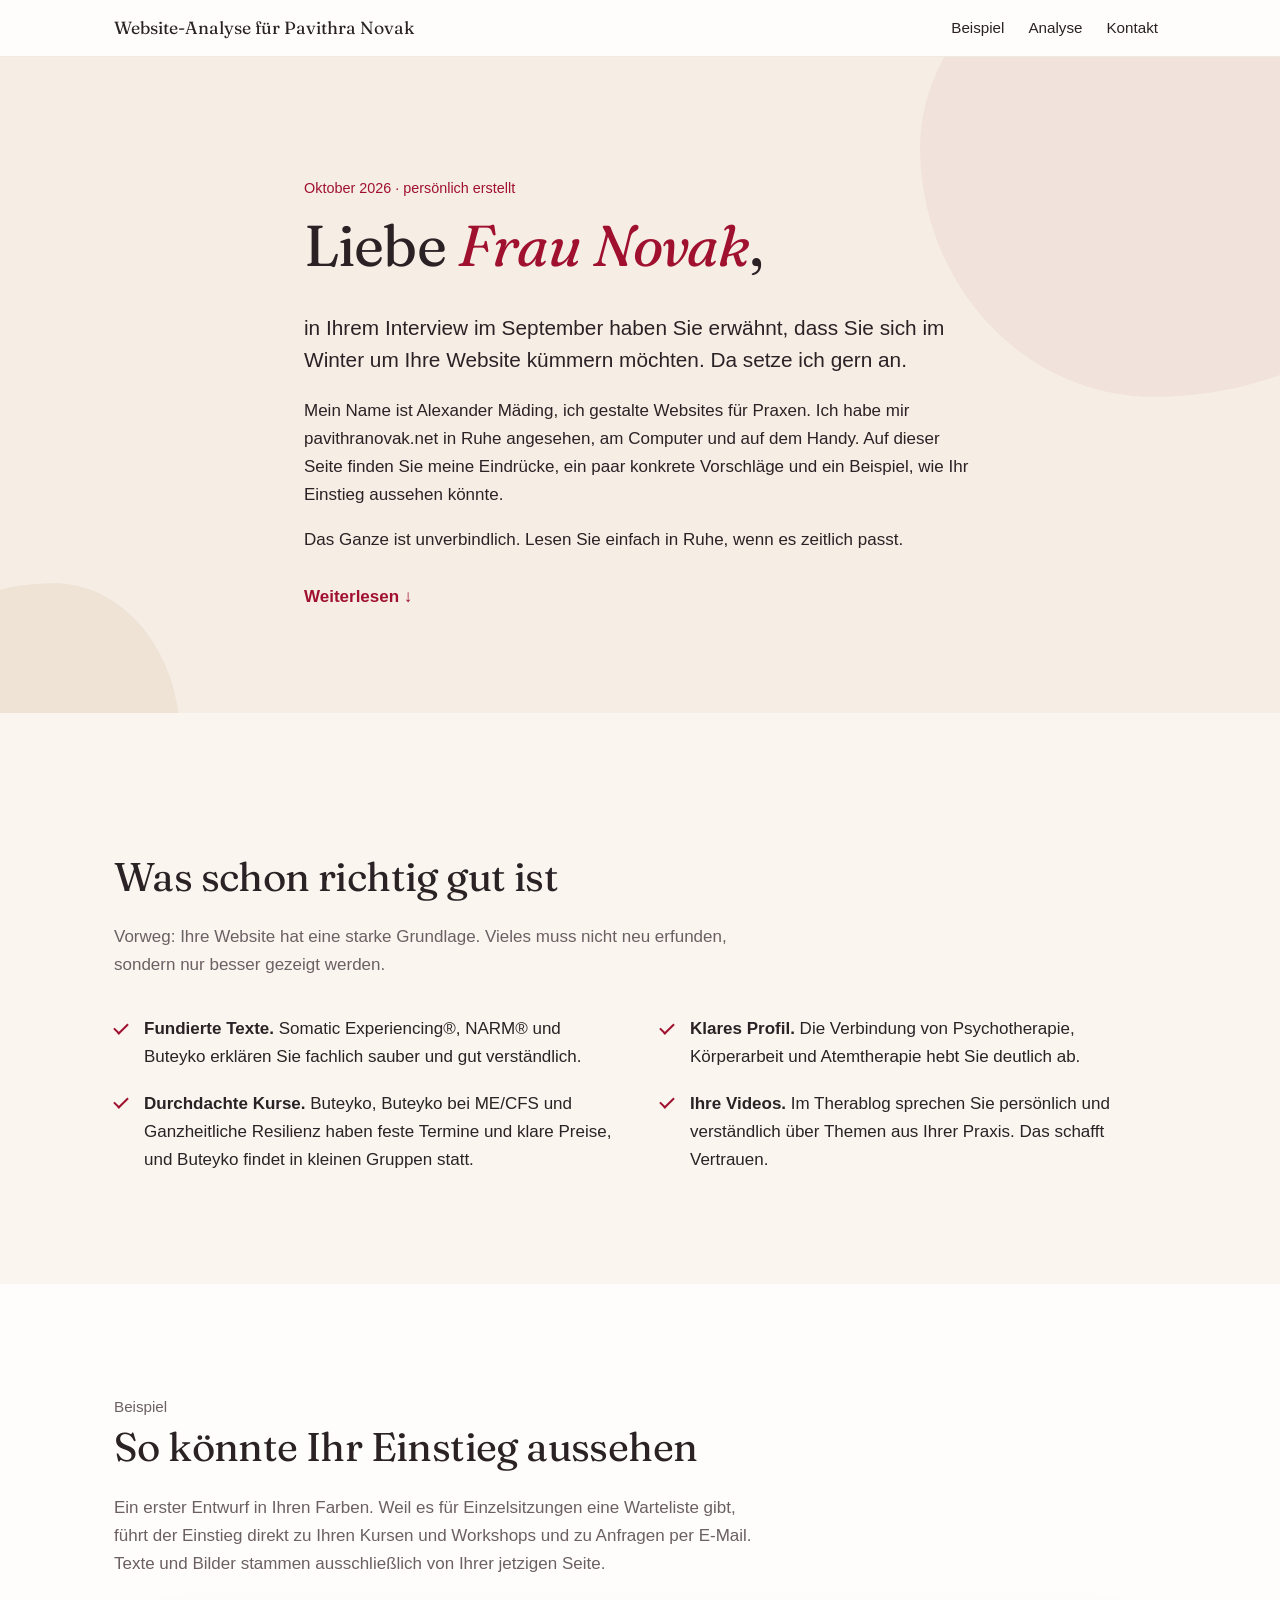
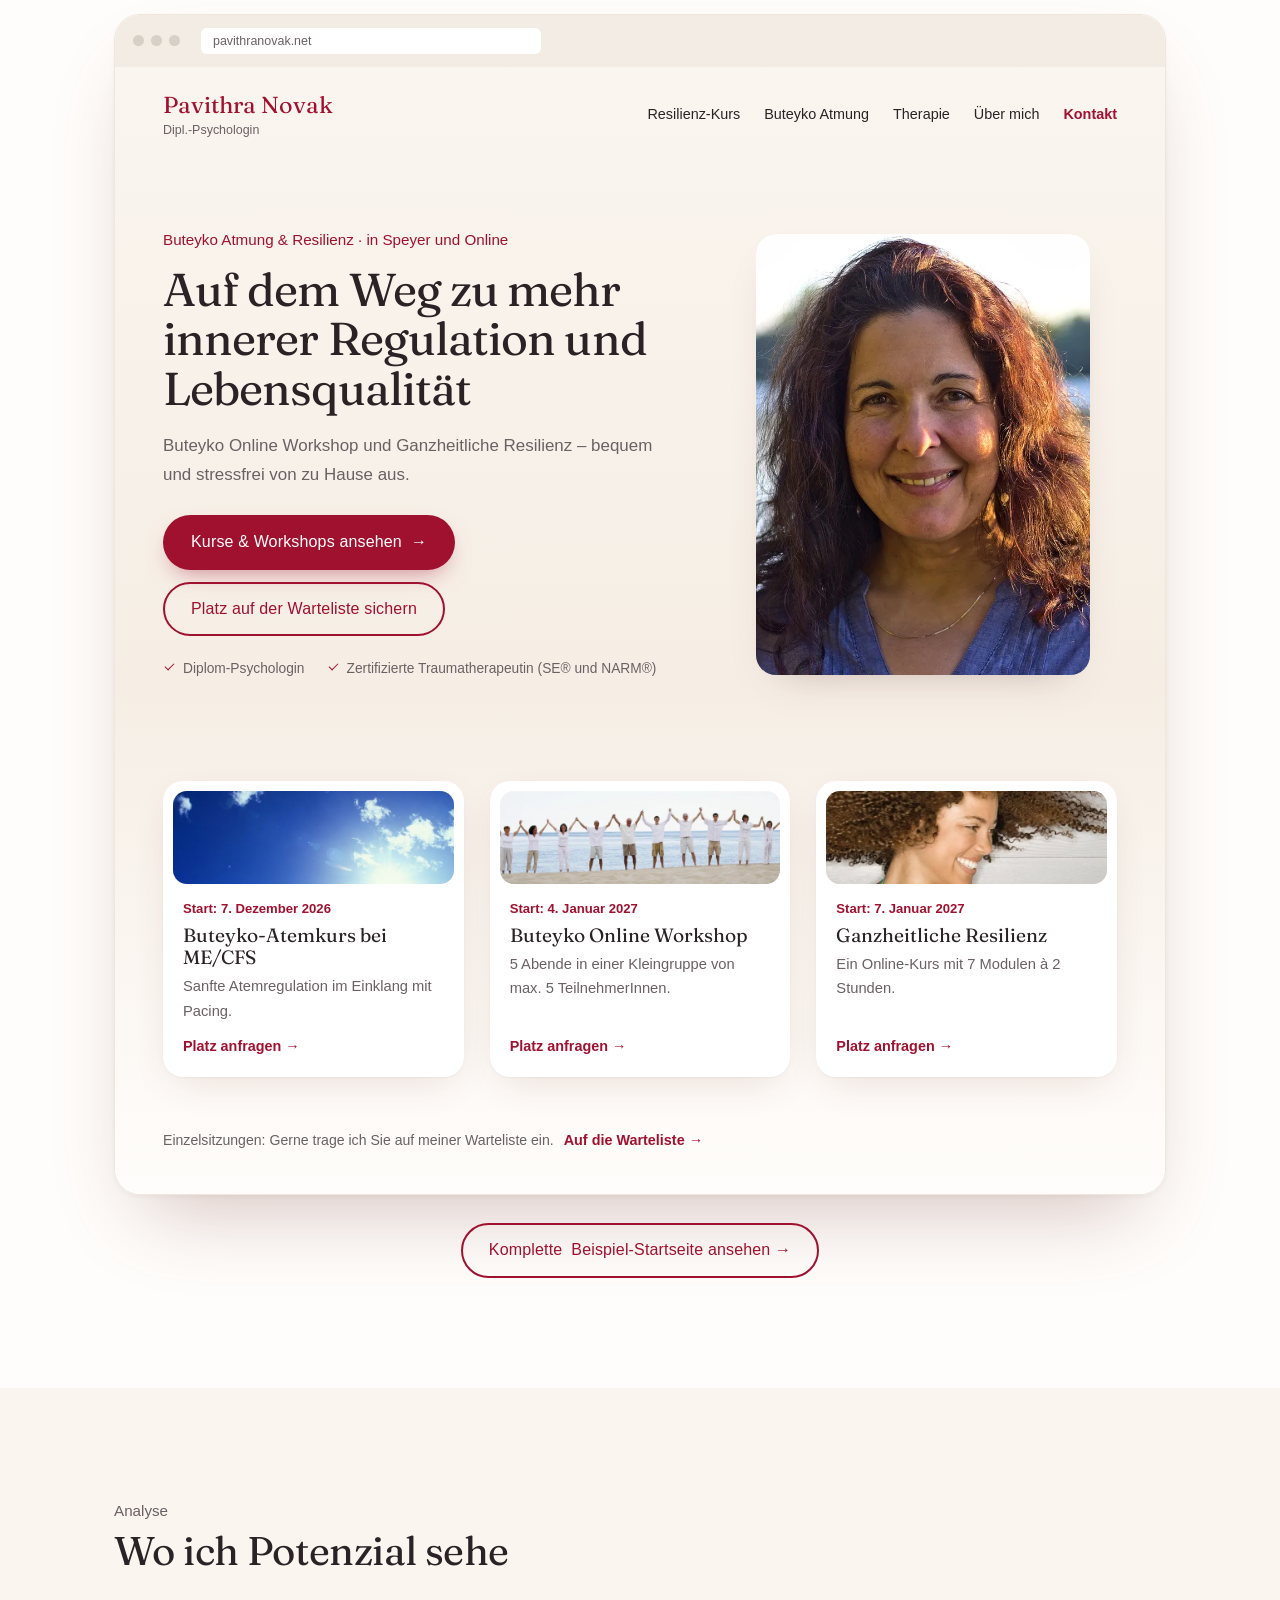
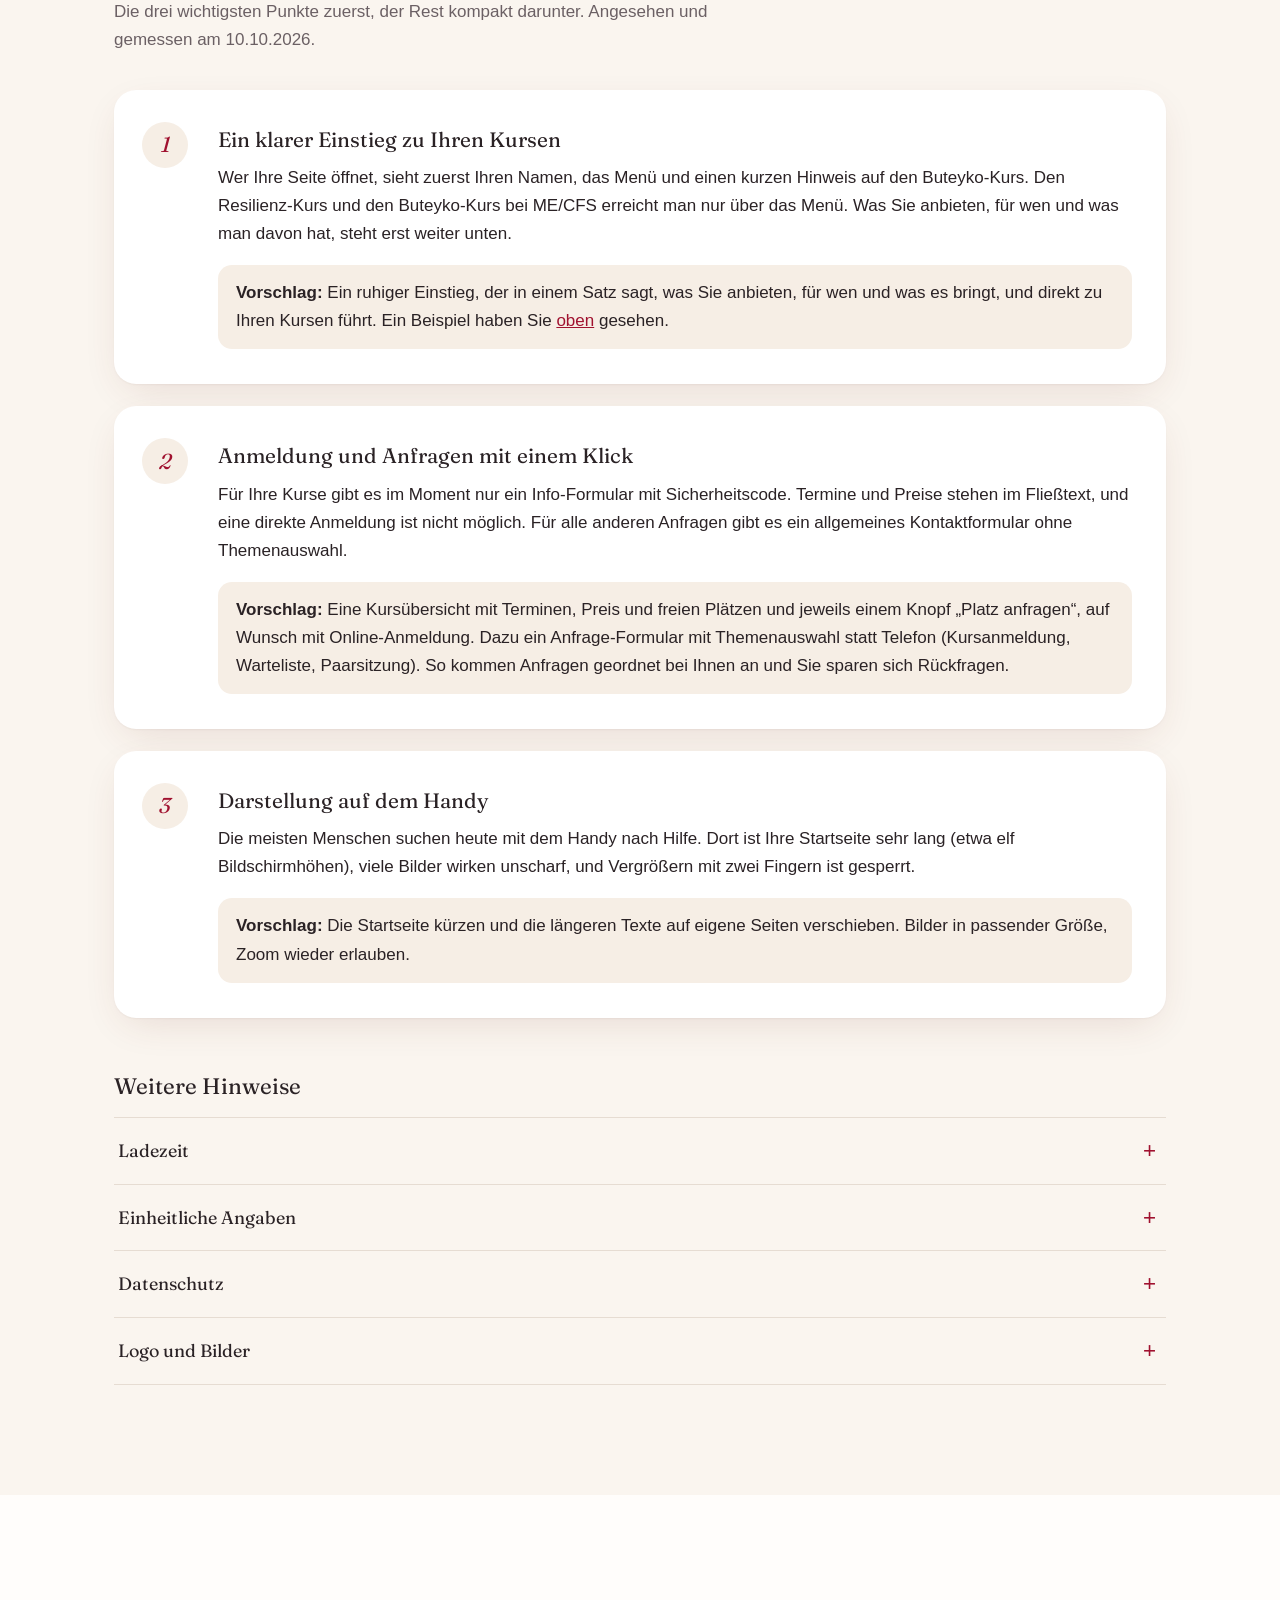
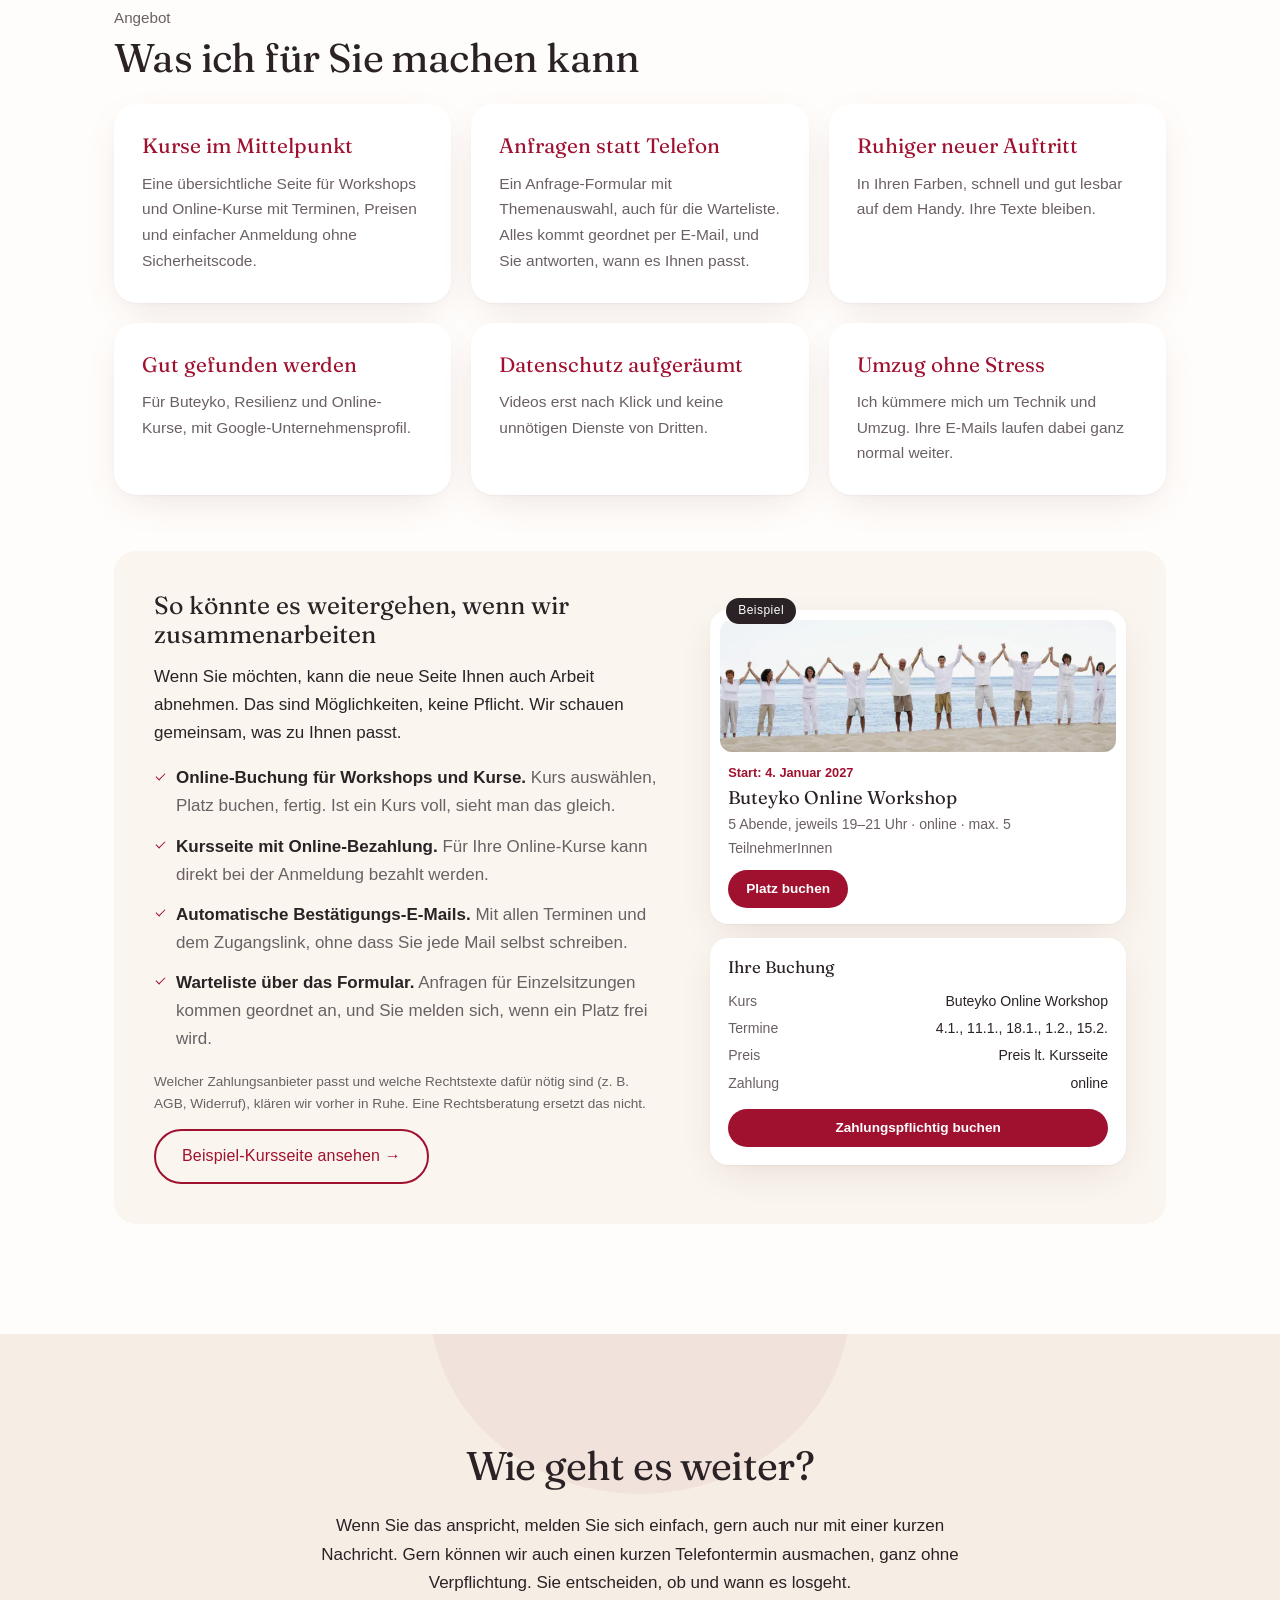
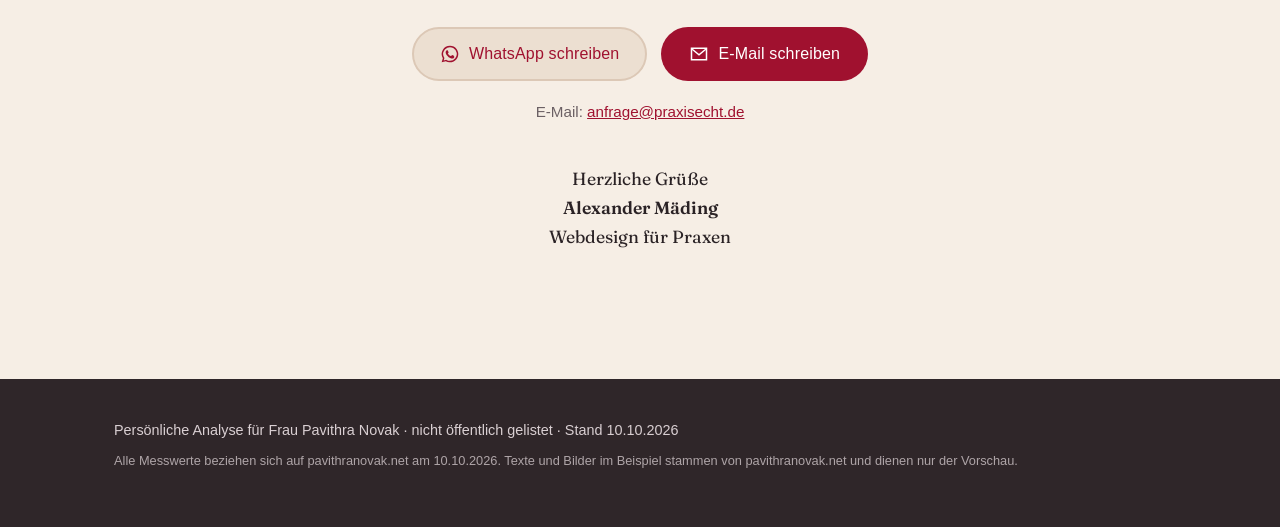
==== commit 3d003efc: "buttons handy einzeilig" ====
--- a/index.html
+++ b/index.html
@@ -116,7 +116,7 @@
         </div>
 
         <!-- TODO evtl. noch Animation für Kacheln -->
-        <div class="demo-kacheln">
+        <div class="demo-kacheln wisch-liste" id="demo-kurse-liste" role="region" aria-label="Kurse und Workshops, auf dem Handy seitlich wischen" tabindex="0">
           <div class="demo-kachel" data-demo="kurse" role="link" tabindex="0">
             <picture class="demo-bild">
               <source srcset="img/buteyko-me-cfs.webp" type="image/webp">
@@ -148,10 +148,12 @@
             <span class="demo-link">Platz anfragen &rarr;</span>
           </div>
         </div>
+        <!-- wie auf der Startseite: nur Handy, per JS umgeschaltet -->
+        <button class="wisch-hinweis" type="button" aria-controls="demo-kurse-liste">nach rechts wischen &rarr;</button>
         <p class="demo-warteliste">Einzelsitzungen: Gerne trage ich Sie auf meiner Warteliste ein. <a class="demo-link" href="#beispiel" data-demo="anfrage">Auf die Warteliste &rarr;</a></p>
       </div>
     </div>
-    <p class="beispiel-mehr reveal"><a class="btn btn-rahmen" href="startseite/">Komplette Beispiel-Startseite ansehen &rarr;</a></p>
+    <p class="beispiel-mehr reveal"><a class="btn btn-rahmen" href="startseite/"><span class="nur-gross">Komplette </span>Beispiel-Startseite ansehen&nbsp;&rarr;</a></p>
     <p class="demo-hinweis" id="demo-hinweis" role="status" aria-live="polite"></p>
   </div>
 </section>
@@ -262,7 +264,7 @@
           <li><b>Warteliste über das Formular.</b> Anfragen für Einzelsitzungen kommen geordnet an, und Sie melden sich, wenn ein Platz frei wird.</li>
         </ul>
         <p class="ausblick-hinweis">Welcher Zahlungsanbieter passt und welche Rechtstexte dafür nötig sind (z. B. AGB, Widerruf), klären wir vorher in Ruhe. Eine Rechtsberatung ersetzt das nicht.</p>
-        <a class="btn btn-rahmen" href="startseite/kurs-buteyko/">Beispiel-Kursseite ansehen &rarr;</a>
+        <a class="btn btn-rahmen" href="startseite/kurs-buteyko/">Beispiel-Kursseite ansehen&nbsp;&rarr;</a>
       </div>
 
       <!-- kleines Mockup, Daten von ihrer Kursseite, Preis bewusst offen -->
--- a/css/style.css
+++ b/css/style.css
@@ -919,15 +919,63 @@
   .demo-hinweis { bottom: 90px; }
 }
 
-/* ganz schmale Karten: Bild oben */
-@media (max-width: 480px) {
+/* Handy: Kurskarten im Beispiel als Wisch-Leiste - gleich wie auf der Startseite */
+.wisch-hinweis { display: none; }
+@media (max-width: 720px) {
+  .wisch-liste {
+    display: flex;
+    gap: 14px;
+    padding: 24px 18px 18px;
+    overflow-x: auto;
+    scroll-snap-type: x mandatory;
+    scroll-padding: 0 18px;
+    -webkit-overflow-scrolling: touch;
+    overscroll-behavior-x: contain;
+    scrollbar-width: none;
+  }
+  .wisch-liste::-webkit-scrollbar { display: none; }
+  .wisch-liste:focus-visible { outline-offset: -3px; }
+  .wisch-liste > * {
+    flex: 0 0 85%;
+    scroll-snap-align: start;
+  }
   .demo-kachel { display: flex; padding: 10px 10px 16px; }
+  .demo-kachel:hover { transform: none; }
   .demo-kachel > *:not(.demo-bild) { margin: 0 8px; }
-  .demo-bild { aspect-ratio: 2 / 1; min-height: 0; margin-bottom: 12px; } /* Nachtrag: 3:1 wirkte gequetscht */
+  .demo-bild { grid-row: auto; aspect-ratio: 2 / 1; min-height: 0; margin: 0 0 12px; } /* Nachtrag: 3:1 wirkte gequetscht */
+  .demo-kachel .demo-link { align-self: flex-start; margin-top: auto; }
+
+  .wisch-hinweis {
+    display: block;
+    margin: -4px 18px 6px auto;
+    padding: 12px 0 12px 12px;
+    background: none;
+    border: 0;
+    font: inherit;
+    font-size: .88rem;
+    color: var(--grau);
+    cursor: pointer;
+  }
+  .wisch-hinweis:hover { color: var(--bordeaux); }
+}
+
+/* Buttons auf dem Handy immer einzeilig, Text + Pfeil zusammen */
+@media (max-width: 720px) {
+  .btn,
+  .hero-btns .btn,
+  .beispiel-mehr .btn,
+  .ausblick .btn { white-space: nowrap; padding: 12px 18px; font-size: .95rem; }
+  .nur-gross { display: none; } /* "Komplette" fällt mobil weg */
 }
 
 /* Nachtrag 10.10. - iPhone SE / 320px (alles an einer Stelle) */
 @media (max-width: 360px) {
+  .btn,
+  .hero-btns .btn,
+  .beispiel-mehr .btn,
+  .ausblick .btn { padding: 12px 14px; font-size: .88rem; }
+  .demo .hero { padding-left: 14px; padding-right: 14px; }
+  .ausblick { padding-left: 14px; padding-right: 14px; }
   .wrap { padding: 0 14px; }
   h1 { font-size: 1.9rem; }
   .hero-titel { font-size: 1.6rem; }
